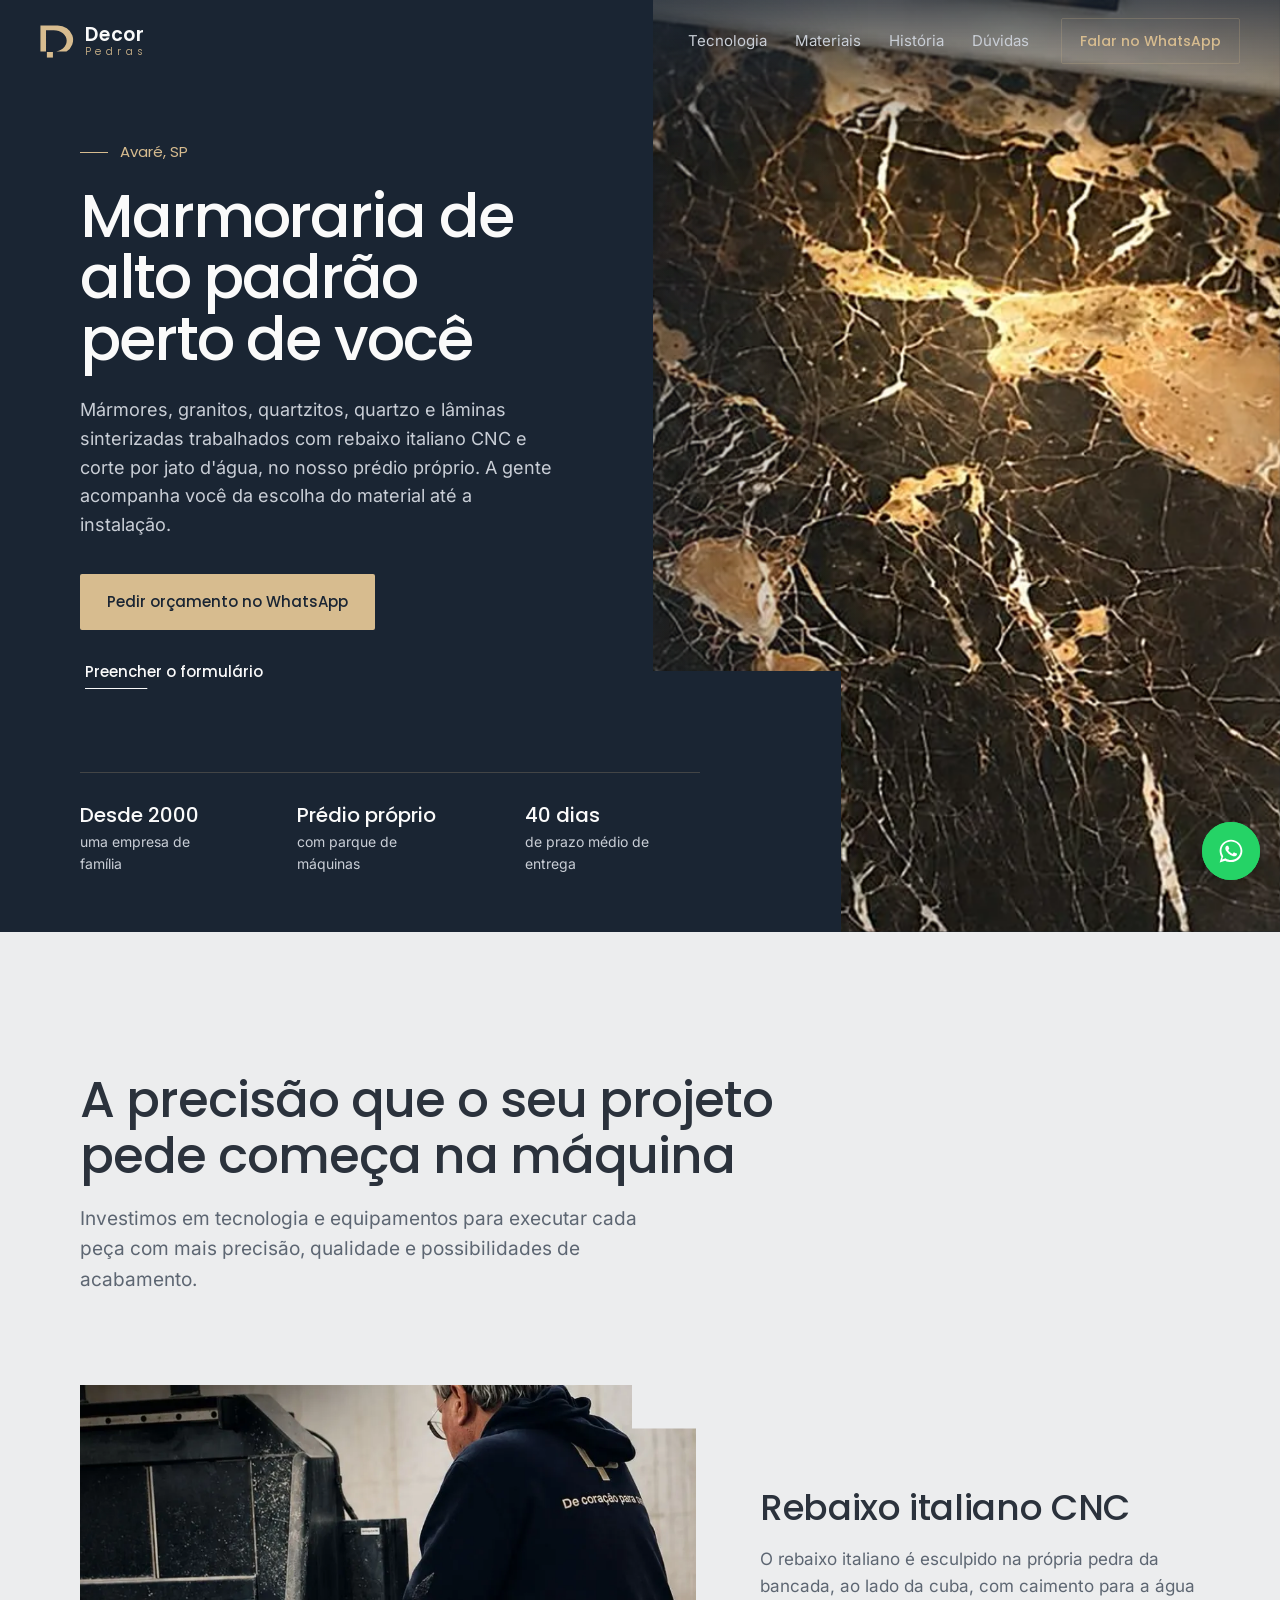
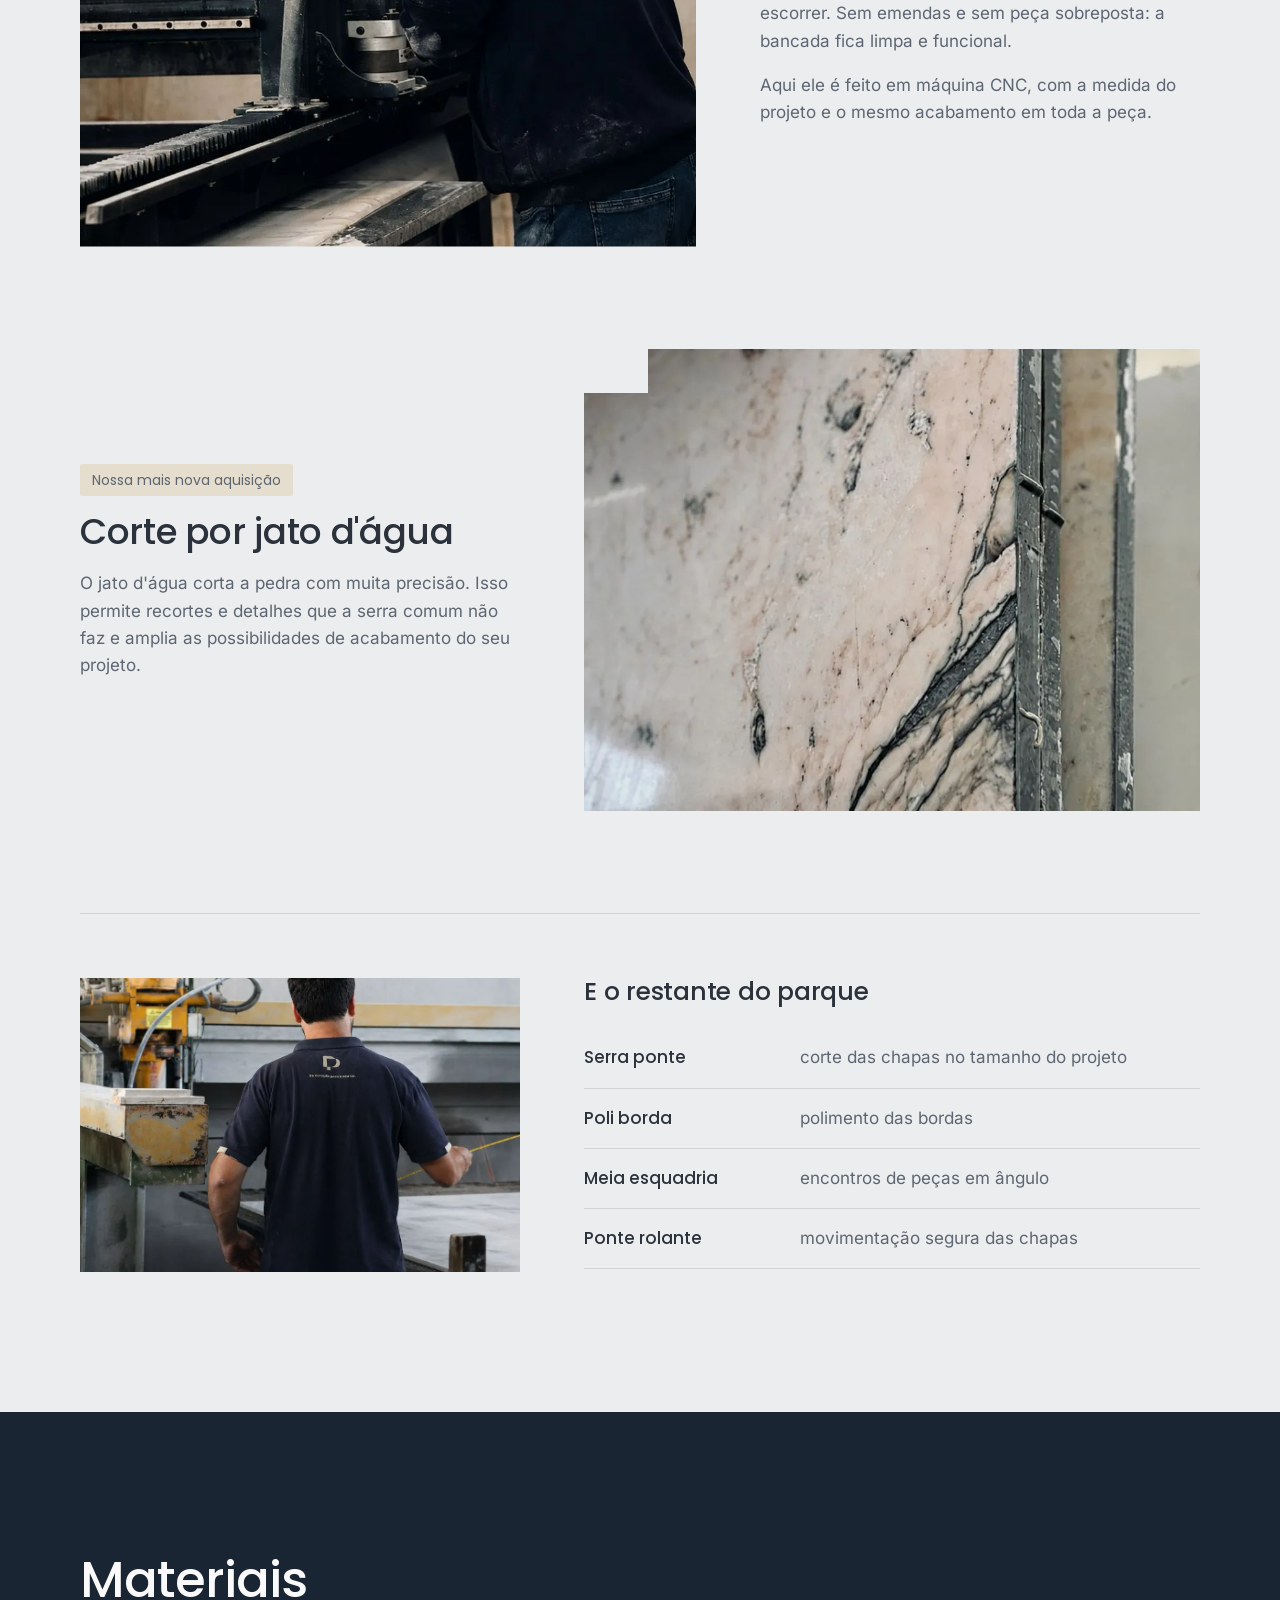
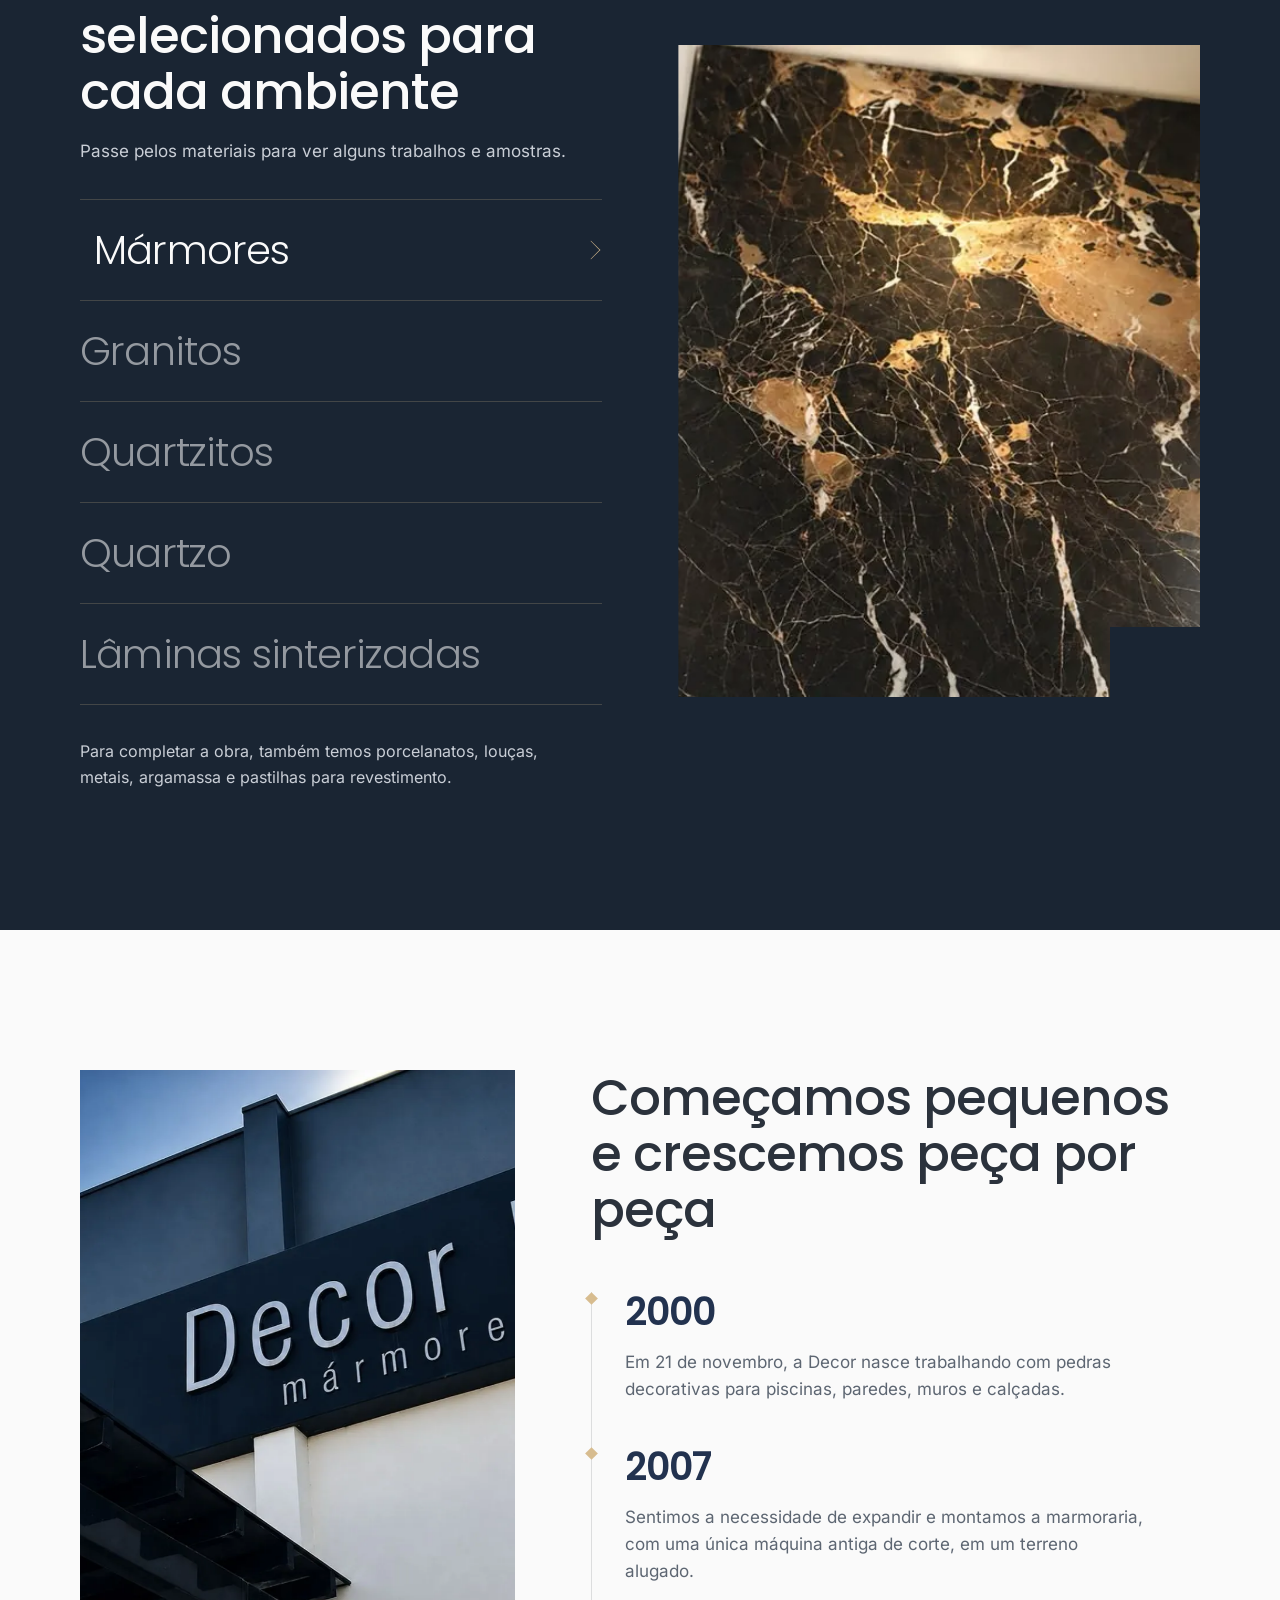
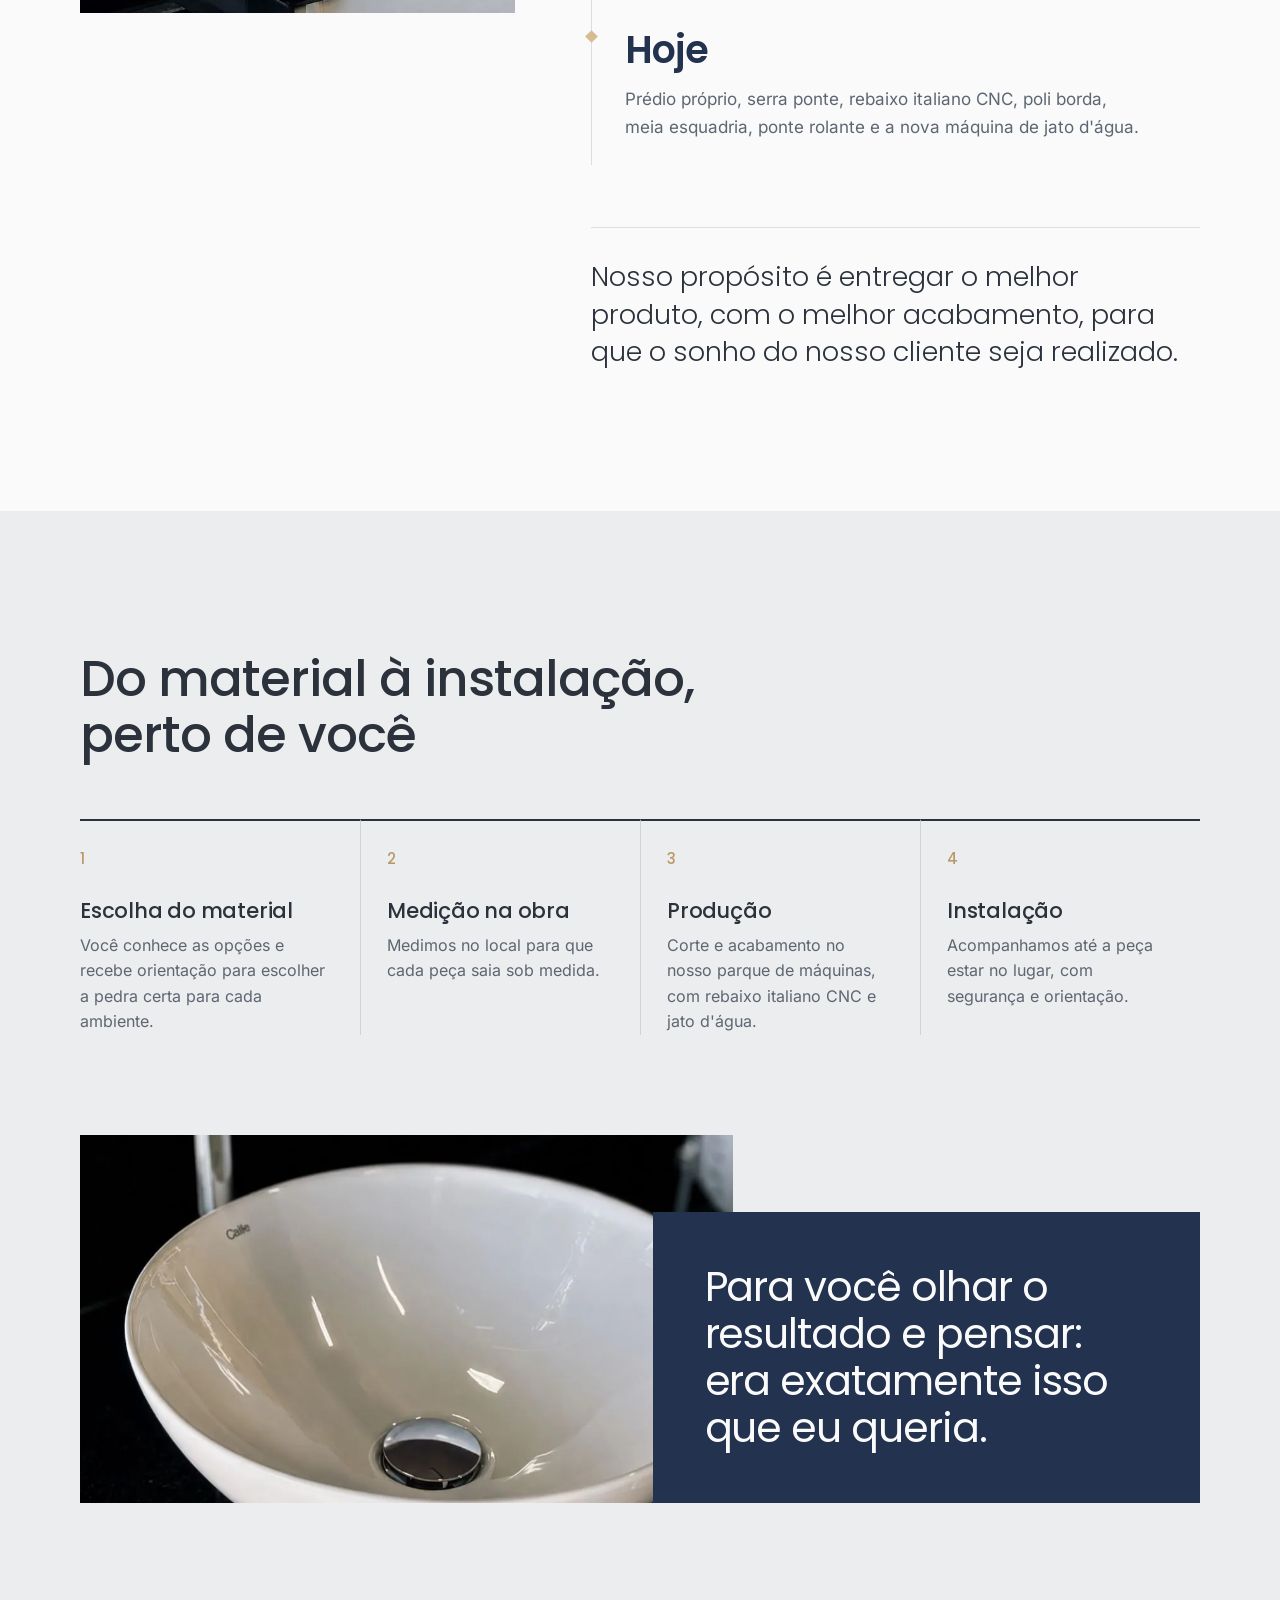
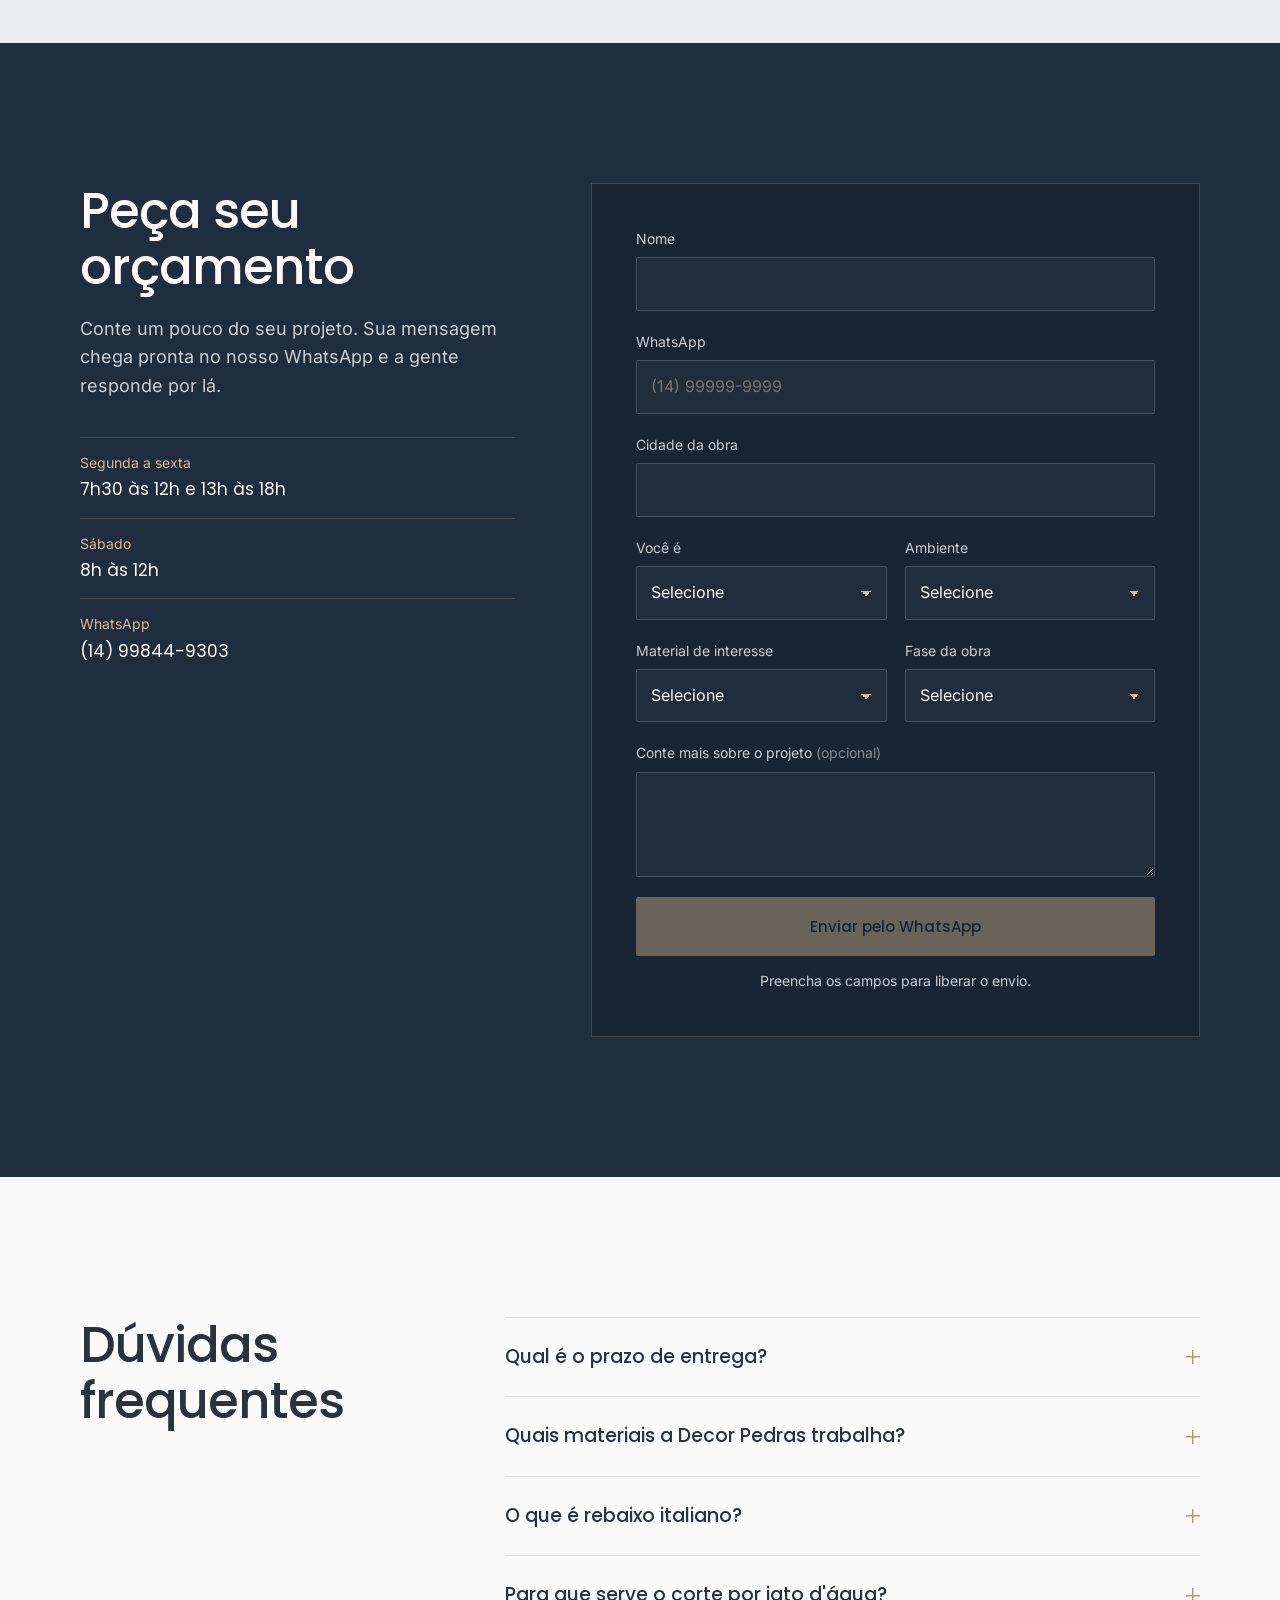
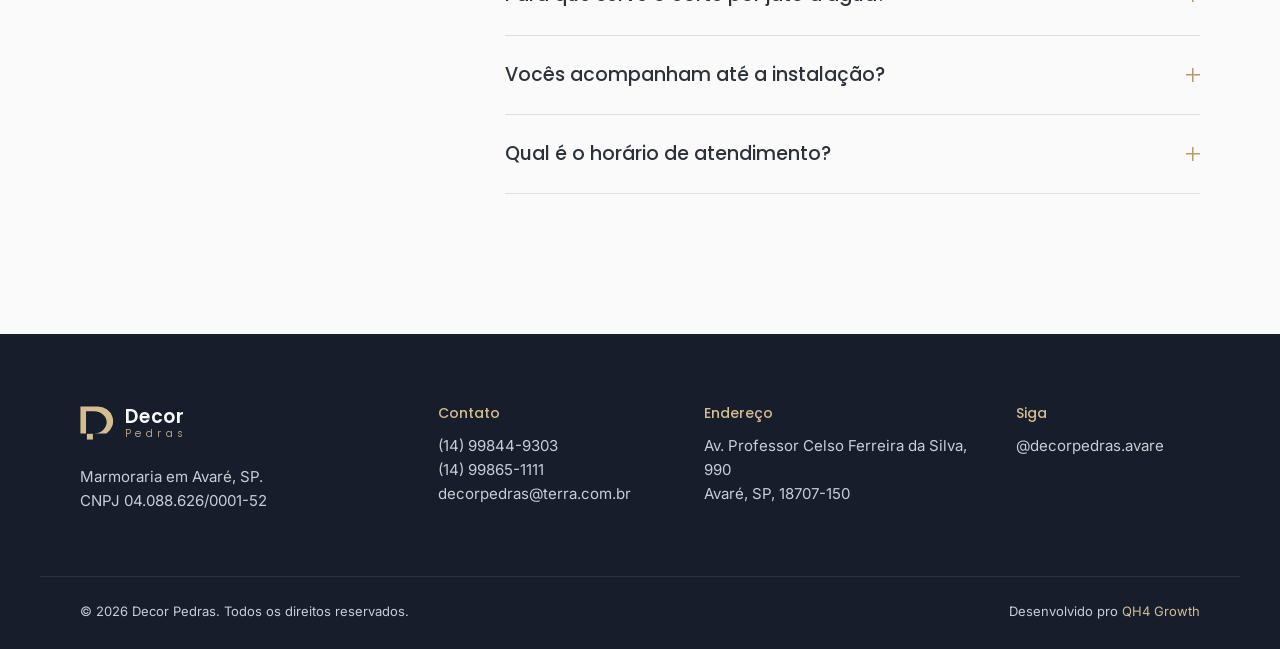
==== index.html @ e04da80a "Add files via upload" ====
<!doctype html>
<html lang="pt-BR">
<head>
<meta charset="utf-8">
<meta name="viewport" content="width=device-width, initial-scale=1">
<title>Decor Pedras | Marmoraria de Alto Padrão em Avaré SP</title>
<meta name="description" content="Marmoraria em Avaré/SP desde 2000. Mármores, granitos, quartzitos, quartzo e lâminas sinterizadas com rebaixo italiano CNC e corte por jato d'água. Peça seu orçamento.">
<meta name="robots" content="index, follow">
<link rel="canonical" href="https://decorpedrasavare.com.br/">
<meta name="theme-color" content="#1A2533">

<meta property="og:type" content="website">
<meta property="og:locale" content="pt_BR">
<meta property="og:site_name" content="Decor Pedras">
<meta property="og:title" content="Decor Pedras | Marmoraria de Alto Padrão em Avaré SP">
<meta property="og:description" content="Mármores, granitos, quartzitos, quartzo e lâminas sinterizadas com rebaixo italiano CNC e corte por jato d'água. Prédio próprio em Avaré/SP.">
<meta property="og:url" content="https://decorpedrasavare.com.br/">
<meta property="og:image" content="https://decorpedrasavare.com.br/assets/img/og-decor-pedras.jpg">
<meta property="og:image:width" content="1200">
<meta property="og:image:height" content="630">
<meta property="og:image:alt" content="Mármore escuro com veios dourados trabalhado pela Decor Pedras">
<meta name="twitter:card" content="summary_large_image">
<meta name="twitter:title" content="Decor Pedras | Marmoraria de Alto Padrão em Avaré SP">
<meta name="twitter:description" content="Rebaixo italiano CNC, jato d'água e materiais selecionados. Peça seu orçamento.">
<meta name="twitter:image" content="https://decorpedrasavare.com.br/assets/img/og-decor-pedras.jpg">

<link rel="icon" href="assets/img/favicon.svg" type="image/svg+xml">
<link rel="icon" href="assets/img/favicon-32.png" sizes="32x32" type="image/png">
<link rel="apple-touch-icon" href="assets/img/apple-touch-icon.png">
<link rel="manifest" href="site.webmanifest">

<link rel="preload" as="image" href="assets/img/hero-marmore.webp" type="image/webp" fetchpriority="high">
<link rel="preload" href="assets/fonts/poppins-latin-500-normal.woff2" as="font" type="font/woff2" crossorigin>
<link rel="stylesheet" href="assets/css/style.css">

<!-- Google Tag Manager (trocar GTM-XXXXXXX pelo ID do cliente) -->
<script>(function(w,d,s,l,i){if(i.indexOf('XXXX')>-1)return;w[l]=w[l]||[];w[l].push({'gtm.start':new Date().getTime(),event:'gtm.js'});var f=d.getElementsByTagName(s)[0],j=d.createElement(s),dl=l!='dataLayer'?'&l='+l:'';j.async=true;j.src='https://www.googletagmanager.com/gtm.js?id='+i+dl;f.parentNode.insertBefore(j,f);})(window,document,'script','dataLayer','GTM-XXXXXXX');</script>

<script type="application/ld+json">
{
  "@context": "https://schema.org",
  "@type": ["HomeAndConstructionBusiness", "LocalBusiness"],
  "@id": "https://decorpedrasavare.com.br/#empresa",
  "name": "Decor Pedras",
  "description": "Marmoraria em Avaré/SP com mármores, granitos, quartzitos, quartzo e lâminas sinterizadas, rebaixo italiano CNC e corte por jato d'água.",
  "url": "https://decorpedrasavare.com.br/",
  "image": "https://decorpedrasavare.com.br/assets/img/og-decor-pedras.jpg",
  "logo": "https://decorpedrasavare.com.br/assets/img/apple-touch-icon.png",
  "telephone": "+55-14-99844-9303",
  "email": "decorpedras@terra.com.br",
  "foundingDate": "2000-11-21",
  "taxID": "04.088.626/0001-52",
  "address": {
    "@type": "PostalAddress",
    "streetAddress": "Av. Professor Celso Ferreira da Silva, 990",
    "addressLocality": "Avaré",
    "addressRegion": "SP",
    "postalCode": "18707-150",
    "addressCountry": "BR"
  },
  "areaServed": {"@type": "City", "name": "Avaré"},
  "openingHoursSpecification": [
    {"@type": "OpeningHoursSpecification", "dayOfWeek": ["Monday","Tuesday","Wednesday","Thursday","Friday"], "opens": "07:30", "closes": "12:00"},
    {"@type": "OpeningHoursSpecification", "dayOfWeek": ["Monday","Tuesday","Wednesday","Thursday","Friday"], "opens": "13:00", "closes": "18:00"},
    {"@type": "OpeningHoursSpecification", "dayOfWeek": "Saturday", "opens": "08:00", "closes": "12:00"}
  ],
  "sameAs": ["https://www.instagram.com/decorpedras.avare/"],
  "knowsAbout": ["Mármore", "Granito", "Quartzito", "Quartzo", "Lâmina sinterizada", "Rebaixo italiano", "Corte por jato d'água"]
}
</script>
<script type="application/ld+json">
{
  "@context": "https://schema.org",
  "@type": "FAQPage",
  "mainEntity": [
    {"@type": "Question", "name": "Qual é o prazo de entrega?", "acceptedAnswer": {"@type": "Answer", "text": "Nosso prazo médio é de 40 dias."}},
    {"@type": "Question", "name": "Quais materiais a Decor Pedras trabalha?", "acceptedAnswer": {"@type": "Answer", "text": "Mármores, granitos, quartzitos, quartzo e lâminas sinterizadas. Também oferecemos porcelanatos, louças, metais, argamassa e pastilhas para revestimento."}},
    {"@type": "Question", "name": "O que é rebaixo italiano?", "acceptedAnswer": {"@type": "Answer", "text": "É um rebaixo esculpido na própria pedra da bancada, ao lado da cuba, com caimento para a água escorrer. Na Decor Pedras ele é feito em máquina CNC."}},
    {"@type": "Question", "name": "Para que serve o corte por jato d'água?", "acceptedAnswer": {"@type": "Answer", "text": "O jato d'água faz cortes e recortes com muita precisão, o que abre mais possibilidades de acabamento para o projeto. É a aquisição mais recente da Decor Pedras."}},
    {"@type": "Question", "name": "Vocês acompanham até a instalação?", "acceptedAnswer": {"@type": "Answer", "text": "Sim. Acompanhamos o cliente de perto, desde a escolha do material até a instalação."}},
    {"@type": "Question", "name": "Qual é o horário de atendimento?", "acceptedAnswer": {"@type": "Answer", "text": "Segunda a sexta, das 7h30 às 12h e das 13h às 18h. Sábado, das 8h às 12h."}}
  ]
}
</script>
</head>
<body>
<noscript><iframe src="https://www.googletagmanager.com/ns.html?id=GTM-XXXXXXX" height="0" width="0" style="display:none;visibility:hidden"></iframe></noscript>

<a class="skip" href="#conteudo">Pular para o conteúdo</a>

<header class="topo" id="topo">
  <div class="topo__in">
    <a class="marca" href="#inicio" aria-label="Decor Pedras, voltar ao início">
      <img src="assets/img/logo-mark.svg" alt="" width="34" height="31">
      <span class="marca__txt"><b>Decor</b><span>Pedras</span></span>
    </a>
    <nav class="menu" aria-label="Seções da página">
      <a href="#tecnologia">Tecnologia</a>
      <a href="#materiais">Materiais</a>
      <a href="#historia">História</a>
      <a href="#duvidas">Dúvidas</a>
    </nav>
    <a class="btn btn--linha js-wa" href="https://wa.me/5514998449303?text=Ol%C3%A1%2C%20vim%20pelo%20site%20e%20gostaria%20de%20um%20or%C3%A7amento." data-local="topo" target="_blank" rel="noopener">Falar no WhatsApp</a>
  </div>
</header>

<main id="conteudo">

<!-- HERO -->
<section class="hero" id="inicio">
  <div class="hero__img" aria-hidden="true">
    <img src="assets/img/hero-marmore.webp" alt="" width="1620" height="930" fetchpriority="high">
  </div>
  <div class="hero__in">
    <div class="hero__txt">
      <p class="hero__local">Avaré, SP</p>
      <h1>Marmoraria de alto padrão perto de você</h1>
      <p class="hero__sub">Mármores, granitos, quartzitos, quartzo e lâminas sinterizadas trabalhados com rebaixo italiano CNC e corte por jato d'água, no nosso prédio próprio. A gente acompanha você da escolha do material até a instalação.</p>
      <div class="hero__acoes">
        <a class="btn btn--ouro js-wa" href="https://wa.me/5514998449303?text=Ol%C3%A1%2C%20vim%20pelo%20site%20e%20gostaria%20de%20um%20or%C3%A7amento." data-local="hero" target="_blank" rel="noopener">Pedir orçamento no WhatsApp</a>
        <a class="btn btn--texto" href="#orcamento">Preencher o formulário</a>
      </div>
    </div>
    <ul class="hero__fatos">
      <li><strong>Desde 2000</strong><span>uma empresa de família</span></li>
      <li><strong>Prédio próprio</strong><span>com parque de máquinas</span></li>
      <li><strong>40 dias</strong><span>de prazo médio de entrega</span></li>
    </ul>
  </div>
</section>

<!-- TECNOLOGIA -->
<section class="tec" id="tecnologia">
  <div class="cont">
    <header class="tec__cab reveal">
      <h2>A precisão que o seu projeto pede começa na máquina</h2>
      <p>Investimos em tecnologia e equipamentos para executar cada peça com mais precisão, qualidade e possibilidades de acabamento.</p>
    </header>

    <article class="maq reveal">
      <figure class="maq__foto corte">
        <img src="assets/img/producao-cnc.webp" alt="Profissional da Decor Pedras operando máquina na produção" width="1080" height="720" loading="lazy">
      </figure>
      <div class="maq__txt">
        <h3>Rebaixo italiano CNC</h3>
        <p>O rebaixo italiano é esculpido na própria pedra da bancada, ao lado da cuba, com caimento para a água escorrer. Sem emendas e sem peça sobreposta: a bancada fica limpa e funcional.</p>
        <p>Aqui ele é feito em máquina CNC, com a medida do projeto e o mesmo acabamento em toda a peça.</p>
      </div>
    </article>

    <article class="maq maq--inv reveal">
      <figure class="maq__foto corte">
        <img src="assets/img/chapa-natural.webp" alt="Chapa de pedra natural com veios marcantes" width="1080" height="710" loading="lazy">
      </figure>
      <div class="maq__txt">
        <p class="maq__selo">Nossa mais nova aquisição</p>
        <h3>Corte por jato d'água</h3>
        <p>O jato d'água corta a pedra com muita precisão. Isso permite recortes e detalhes que a serra comum não faz e amplia as possibilidades de acabamento do seu projeto.</p>
      </div>
    </article>

    <div class="parque reveal">
      <figure class="parque__foto">
        <img src="assets/img/serra-ponte.webp" alt="Profissional da Decor Pedras trabalhando na serra ponte" width="1080" height="640" loading="lazy">
      </figure>
      <div class="parque__txt">
        <h3>E o restante do parque</h3>
        <dl class="parque__lista">
          <div><dt>Serra ponte</dt><dd>corte das chapas no tamanho do projeto</dd></div>
          <div><dt>Poli borda</dt><dd>polimento das bordas</dd></div>
          <div><dt>Meia esquadria</dt><dd>encontros de peças em ângulo</dd></div>
          <div><dt>Ponte rolante</dt><dd>movimentação segura das chapas</dd></div>
        </dl>
      </div>
    </div>
  </div>
</section>

<!-- MATERIAIS -->
<section class="mat" id="materiais">
  <div class="cont mat__grid">
    <div class="mat__esq reveal">
      <h2>Materiais selecionados para cada ambiente</h2>
      <p class="mat__intro">Passe pelos materiais para ver alguns trabalhos e amostras.</p>
      <ul class="mat__lista" role="list">
        <li><button type="button" class="mat__item is-ativo" data-img="assets/img/marmore-iluminado.webp" data-alt="Mármore escuro com veios dourados iluminado"><span>Mármores</span></button></li>
        <li><button type="button" class="mat__item" data-img="assets/img/cozinha-granito-preto.webp" data-alt="Cozinha com bancada e ilha em granito preto"><span>Granitos</span></button></li>
        <li><button type="button" class="mat__item" data-img="assets/img/chapa-natural.webp" data-alt="Chapa de pedra natural com veios"><span>Quartzitos</span></button></li>
        <li><button type="button" class="mat__item" data-img="assets/img/amostra-lamina-branca.webp" data-alt="Amostra de superfície branca no mostruário"><span>Quartzo</span></button></li>
        <li><button type="button" class="mat__item" data-img="assets/img/amostra-lamina-marmorizada.webp" data-alt="Amostra de lâmina sinterizada marmorizada no mostruário"><span>Lâminas sinterizadas</span></button></li>
      </ul>
      <p class="mat__extra">Para completar a obra, também temos porcelanatos, louças, metais, argamassa e pastilhas para revestimento.</p>
    </div>
    <figure class="mat__vitrine reveal" aria-live="polite">
      <img id="matImg" src="assets/img/marmore-iluminado.webp" alt="Mármore escuro com veios dourados iluminado" width="1080" height="590" loading="lazy">
    </figure>
  </div>
</section>

<!-- HISTORIA -->
<section class="hist" id="historia">
  <div class="cont hist__grid">
    <figure class="hist__foto reveal">
      <img src="assets/img/fachada-decor-pedras.webp" alt="Fachada do prédio próprio da Decor Pedras em Avaré" width="1080" height="930" loading="lazy">
    </figure>
    <div class="hist__txt">
      <h2 class="reveal">Começamos pequenos e crescemos peça por peça</h2>
      <ol class="linha">
        <li class="reveal"><span class="linha__ano">2000</span><p>Em 21 de novembro, a Decor nasce trabalhando com pedras decorativas para piscinas, paredes, muros e calçadas.</p></li>
        <li class="reveal"><span class="linha__ano">2007</span><p>Sentimos a necessidade de expandir e montamos a marmoraria, com uma única máquina antiga de corte, em um terreno alugado.</p></li>
        <li class="reveal"><span class="linha__ano">Hoje</span><p>Prédio próprio, serra ponte, rebaixo italiano CNC, poli borda, meia esquadria, ponte rolante e a nova máquina de jato d'água.</p></li>
      </ol>
      <blockquote class="hist__prop reveal">
        <p>Nosso propósito é entregar o melhor produto, com o melhor acabamento, para que o sonho do nosso cliente seja realizado.</p>
      </blockquote>
    </div>
  </div>
</section>

<!-- PROCESSO -->
<section class="proc" id="processo">
  <div class="cont">
    <h2 class="reveal">Do material à instalação, perto de você</h2>
    <ol class="passos">
      <li class="reveal"><h3>Escolha do material</h3><p>Você conhece as opções e recebe orientação para escolher a pedra certa para cada ambiente.</p></li>
      <li class="reveal"><h3>Medição na obra</h3><p>Medimos no local para que cada peça saia sob medida.</p></li>
      <li class="reveal"><h3>Produção</h3><p>Corte e acabamento no nosso parque de máquinas, com rebaixo italiano CNC e jato d'água.</p></li>
      <li class="reveal"><h3>Instalação</h3><p>Acompanhamos até a peça estar no lugar, com segurança e orientação.</p></li>
    </ol>
    <div class="proc__fim reveal">
      <figure><img src="assets/img/cuba-acabamento.webp" alt="Cuba de apoio branca sobre bancada escura" width="1080" height="580" loading="lazy"></figure>
      <p class="proc__frase">Para você olhar o resultado e pensar: era exatamente isso que eu queria.</p>
    </div>
  </div>
</section>

<!-- FORMULARIO -->
<section class="orc" id="orcamento">
  <div class="cont orc__grid">
    <div class="orc__txt reveal">
      <h2>Peça seu orçamento</h2>
      <p>Conte um pouco do seu projeto. Sua mensagem chega pronta no nosso WhatsApp e a gente responde por lá.</p>
      <dl class="orc__info">
        <div><dt>Segunda a sexta</dt><dd>7h30 às 12h e 13h às 18h</dd></div>
        <div><dt>Sábado</dt><dd>8h às 12h</dd></div>
        <div><dt>WhatsApp</dt><dd><a class="js-wa" data-local="orcamento" href="https://wa.me/5514998449303" target="_blank" rel="noopener">(14) 99844-9303</a></dd></div>
      </dl>
    </div>

    <form class="form reveal" id="formOrc" novalidate>
      <div class="campo">
        <label for="f-nome">Nome</label>
        <input id="f-nome" name="nome" type="text" autocomplete="name" required minlength="2">
      </div>
      <div class="campo">
        <label for="f-tel">WhatsApp</label>
        <input id="f-tel" name="whatsapp" type="tel" autocomplete="tel" inputmode="tel" placeholder="(14) 99999-9999" required pattern="\(\d{2}\) \d{4,5}-\d{4}">
      </div>
      <div class="campo">
        <label for="f-cidade">Cidade da obra</label>
        <input id="f-cidade" name="cidade" type="text" autocomplete="address-level2" required>
      </div>
      <div class="campo campo--meio">
        <label for="f-perfil">Você é</label>
        <select id="f-perfil" name="perfil" required>
          <option value="" selected disabled>Selecione</option>
          <option>Cliente final</option>
          <option>Arquiteto(a) ou designer</option>
          <option>Construtor(a)</option>
        </select>
      </div>
      <div class="campo campo--meio">
        <label for="f-amb">Ambiente</label>
        <select id="f-amb" name="ambiente" required>
          <option value="" selected disabled>Selecione</option>
          <option>Cozinha</option>
          <option>Banheiro ou lavabo</option>
          <option>Área gourmet</option>
          <option>Escada ou piso</option>
          <option>Mais de um ambiente</option>
          <option>Outro</option>
        </select>
      </div>
      <div class="campo campo--meio">
        <label for="f-mat">Material de interesse</label>
        <select id="f-mat" name="material" required>
          <option value="" selected disabled>Selecione</option>
          <option>Mármore</option>
          <option>Granito</option>
          <option>Quartzito</option>
          <option>Quartzo</option>
          <option>Lâmina sinterizada</option>
          <option>Ainda não sei</option>
        </select>
      </div>
      <div class="campo campo--meio">
        <label for="f-fase">Fase da obra</label>
        <select id="f-fase" name="fase" required>
          <option value="" selected disabled>Selecione</option>
          <option>Ainda no projeto</option>
          <option>Em construção</option>
          <option>Reforma</option>
          <option>Pronta para instalar</option>
        </select>
      </div>
      <div class="campo">
        <label for="f-msg">Conte mais sobre o projeto <span class="opc">(opcional)</span></label>
        <textarea id="f-msg" name="mensagem" rows="3"></textarea>
      </div>
      <button class="btn btn--ouro form__btn" type="submit" id="formBtn" disabled>Enviar pelo WhatsApp</button>
      <p class="form__nota" id="formNota">Preencha os campos para liberar o envio.</p>
    </form>
  </div>
</section>

<!-- FAQ -->
<section class="faq" id="duvidas">
  <div class="cont faq__grid">
    <h2 class="reveal">Dúvidas frequentes</h2>
    <div class="faq__lista reveal">
      <details>
        <summary>Qual é o prazo de entrega?</summary>
        <p>Nosso prazo médio é de 40 dias.</p>
      </details>
      <details>
        <summary>Quais materiais a Decor Pedras trabalha?</summary>
        <p>Mármores, granitos, quartzitos, quartzo e lâminas sinterizadas. Também oferecemos porcelanatos, louças, metais, argamassa e pastilhas para revestimento.</p>
      </details>
      <details>
        <summary>O que é rebaixo italiano?</summary>
        <p>É um rebaixo esculpido na própria pedra da bancada, ao lado da cuba, com caimento para a água escorrer. Na Decor Pedras ele é feito em máquina CNC.</p>
      </details>
      <details>
        <summary>Para que serve o corte por jato d'água?</summary>
        <p>O jato d'água faz cortes e recortes com muita precisão, o que abre mais possibilidades de acabamento para o projeto. É a aquisição mais recente da Decor Pedras.</p>
      </details>
      <details>
        <summary>Vocês acompanham até a instalação?</summary>
        <p>Sim. Acompanhamos o cliente de perto, desde a escolha do material até a instalação.</p>
      </details>
      <details>
        <summary>Qual é o horário de atendimento?</summary>
        <p>Segunda a sexta, das 7h30 às 12h e das 13h às 18h. Sábado, das 8h às 12h.</p>
      </details>
    </div>
  </div>
</section>

</main>

<footer class="rod">
  <div class="cont rod__grid">
    <div class="rod__marca">
      <a class="marca" href="#inicio" aria-label="Decor Pedras, voltar ao início">
        <img src="assets/img/logo-mark.svg" alt="" width="34" height="31" loading="lazy">
        <span class="marca__txt"><b>Decor</b><span>Pedras</span></span>
      </a>
      <p>Marmoraria em Avaré, SP.<br>CNPJ 04.088.626/0001-52</p>
    </div>
    <div>
      <h3>Contato</h3>
      <p><a class="js-wa" data-local="rodape" href="https://wa.me/5514998449303" target="_blank" rel="noopener">(14) 99844-9303</a><br>
      <a class="js-wa" data-local="rodape-2" href="https://wa.me/5514998651111" target="_blank" rel="noopener">(14) 99865-1111</a><br>
      <a href="mailto:decorpedras@terra.com.br">decorpedras@terra.com.br</a></p>
    </div>
    <div>
      <h3>Endereço</h3>
      <p>Av. Professor Celso Ferreira da Silva, 990<br>Avaré, SP, 18707-150</p>
    </div>
    <div>
      <h3>Siga</h3>
      <p><a href="https://www.instagram.com/decorpedras.avare/" target="_blank" rel="noopener">@decorpedras.avare</a></p>
    </div>
  </div>
  <div class="cont rod__base">
    <p>© <span id="ano">2026</span> Decor Pedras. Todos os direitos reservados.</p>
    <p>Desenvolvido pro <a href="https://www.instagram.com/qh4growth/" target="_blank" rel="noopener">QH4 Growth</a></p>
  </div>
</footer>

<a class="wa-flut js-wa" data-local="flutuante" href="https://wa.me/5514998449303?text=Ol%C3%A1%2C%20vim%20pelo%20site%20e%20gostaria%20de%20um%20or%C3%A7amento." target="_blank" rel="noopener" aria-label="Conversar no WhatsApp">
  <svg viewBox="0 0 32 32" width="28" height="28" aria-hidden="true"><path fill="currentColor" d="M16 3C8.8 3 3 8.7 3 15.8c0 2.5.7 4.9 2 7L3 29l6.4-2c2 1.1 4.3 1.7 6.6 1.7 7.2 0 13-5.7 13-12.8S23.2 3 16 3zm0 23.4c-2.1 0-4.1-.6-5.9-1.7l-.4-.3-3.8 1.2 1.2-3.7-.3-.4a10.4 10.4 0 0 1-1.7-5.7C5.1 10 10 5.2 16 5.2S26.9 10 26.9 15.8 22 26.4 16 26.4zm6-7.8c-.3-.2-1.9-.9-2.2-1-.3-.1-.5-.2-.7.2-.2.3-.8 1-1 1.2-.2.2-.4.2-.7.1-.3-.2-1.4-.5-2.6-1.6-1-.9-1.6-1.9-1.8-2.2-.2-.3 0-.5.1-.7l.5-.6c.2-.2.2-.3.3-.6.1-.2 0-.4 0-.6l-1-2.4c-.3-.6-.5-.5-.7-.5h-.6c-.2 0-.6.1-.9.4-.3.3-1.2 1.1-1.2 2.7s1.2 3.1 1.3 3.3c.2.2 2.3 3.5 5.6 4.9.8.3 1.4.5 1.9.7.8.2 1.5.2 2.1.1.6-.1 1.9-.8 2.2-1.5.3-.7.3-1.4.2-1.5-.1-.2-.3-.3-.6-.4z"/></svg>
</a>

<script src="assets/js/main.js" defer></script>
</body>
</html>
---- assets/css/style.css ----
/* Decor Pedras | LP QH4 Growth */
@font-face{font-family:'Poppins';font-style:normal;font-weight:300;font-display:swap;src:url(../fonts/poppins-latin-300-normal.woff2) format('woff2')}
@font-face{font-family:'Poppins';font-style:normal;font-weight:400;font-display:swap;src:url(../fonts/poppins-latin-400-normal.woff2) format('woff2')}
@font-face{font-family:'Poppins';font-style:normal;font-weight:500;font-display:swap;src:url(../fonts/poppins-latin-500-normal.woff2) format('woff2')}
@font-face{font-family:'Poppins';font-style:normal;font-weight:600;font-display:swap;src:url(../fonts/poppins-latin-600-normal.woff2) format('woff2')}
@font-face{font-family:'Inter';font-style:normal;font-weight:400;font-display:swap;src:url(../fonts/inter-latin-400-normal.woff2) format('woff2')}
@font-face{font-family:'Inter';font-style:normal;font-weight:500;font-display:swap;src:url(../fonts/inter-latin-500-normal.woff2) format('woff2')}
@font-face{font-family:'Inter';font-style:normal;font-weight:600;font-display:swap;src:url(../fonts/inter-latin-600-normal.woff2) format('woff2')}
:root{
  --ardosia:#1A2533;     /* escuro principal (carvão azulado, não preto) */
  --ardosia-2:#202D3E;   /* escuro de apoio */
  --azul:#22324F;        /* azul do logo */
  --ouro:#D7BC8F;        /* dourado do logo */
  --ouro-esc:#B89A68;    /* dourado para texto sobre claro */
  --pedra:#ECEDEE;       /* claro frio */
  --branco:#FAFAFA;
  --grafite:#2B323C;     /* texto sobre claro */
  --cinza:#5D6672;
  --linha-esc:rgba(215,188,143,.22);
  --linha-clr:rgba(43,50,60,.14);
  --txt-esc:#C9CED6;     /* texto corrido sobre escuro */
  --f-tit:'Poppins',system-ui,sans-serif;
  --f-txt:'Inter',system-ui,sans-serif;
  --cont:1200px;
  --gut:clamp(16px,4vw,40px);
  --ease:cubic-bezier(.22,.8,.24,1);
}
*,*::before,*::after{box-sizing:border-box}
html{scroll-behavior:smooth;-webkit-text-size-adjust:100%}
body{margin:0;font-family:var(--f-txt);font-size:17px;line-height:1.6;color:var(--grafite);background:var(--branco);overflow-x:hidden}
img{display:block;max-width:100%;height:auto}
a{color:inherit}
h1,h2,h3{font-family:var(--f-tit);font-weight:500;line-height:1.12;margin:0;letter-spacing:-.02em}
h2{font-size:clamp(30px,4.2vw,50px)}
h3{font-size:clamp(21px,2vw,25px);letter-spacing:-.01em}
p{margin:0 0 1em}
figure{margin:0}
:focus-visible{outline:2px solid var(--ouro);outline-offset:3px}
.cont{max-width:var(--cont);margin:0 auto;padding:0 var(--gut)}
.skip{position:absolute;left:-999px;top:8px;background:var(--ouro);color:var(--ardosia);padding:8px 14px;z-index:99}
.skip:focus{left:8px}

/* Botões */
.btn{display:inline-flex;align-items:center;justify-content:center;gap:10px;font-family:var(--f-tit);font-weight:500;font-size:15px;text-decoration:none;border-radius:2px;padding:15px 26px;border:1px solid transparent;cursor:pointer;transition:background .3s var(--ease),color .3s var(--ease),border-color .3s var(--ease),transform .3s var(--ease)}
.btn--ouro{background:var(--ouro);color:var(--ardosia)}
.btn--ouro:hover{background:#E6CFA6;transform:translateY(-2px)}
.btn--ouro:active{transform:translateY(0)}
.btn--linha{border-color:var(--linha-esc);color:var(--ouro);padding:11px 18px;font-size:14px}
.btn--linha:hover{border-color:var(--ouro);background:rgba(215,188,143,.08)}
.btn--texto{color:var(--branco);padding-left:4px;padding-right:4px;position:relative}
.btn--texto::after{content:"";position:absolute;left:4px;right:4px;bottom:10px;height:1px;background:currentColor;transform-origin:left;transform:scaleX(.35);transition:transform .4s var(--ease)}
.btn--texto:hover::after{transform:scaleX(1)}
.btn[disabled]{opacity:.42;cursor:not-allowed;transform:none}

/* Marca */
.marca{display:inline-flex;align-items:center;gap:11px;text-decoration:none}
.marca__txt{display:flex;flex-direction:column;line-height:1;color:var(--branco)}
.marca__txt b{font-family:var(--f-tit);font-weight:600;font-size:19px;letter-spacing:.04em}
.marca__txt span{font-family:var(--f-tit);font-weight:300;font-size:10.5px;letter-spacing:.42em;margin-top:3px;color:var(--ouro)}

/* Topo */
.topo{position:fixed;inset:0 0 auto;z-index:50;transition:background .35s var(--ease),box-shadow .35s var(--ease)}
.topo__in{max-width:1320px;margin:0 auto;padding:18px var(--gut);display:flex;align-items:center;gap:32px}
.topo.is-solido{background:rgba(26,37,51,.94);backdrop-filter:blur(10px);box-shadow:0 1px 0 var(--linha-esc)}
.menu{display:flex;gap:28px;margin-left:auto}
.menu a{color:var(--txt-esc);text-decoration:none;font-size:15px;transition:color .25s}
.menu a:hover{color:var(--ouro)}

/* HERO */
.hero{position:relative;background:var(--ardosia);color:var(--branco);min-height:100svh;display:flex;align-items:flex-end;overflow:hidden}
.hero__img{position:absolute;top:0;right:0;bottom:0;width:49%;
  --nx:30%;--ny:72%;
  clip-path:polygon(0 0,100% 0,100% 100%,var(--nx) 100%,var(--nx) var(--ny),0 var(--ny));
  animation:abre 1.4s var(--ease) both}
.hero__img img{width:100%;height:115%;object-fit:cover;object-position:50% 40%;will-change:transform}
.hero__img::after{content:"";position:absolute;inset:0;background:linear-gradient(180deg,rgba(26,37,51,.75),rgba(26,37,51,0) 150px),linear-gradient(90deg,rgba(26,37,51,.3),rgba(26,37,51,0) 35%)}
@keyframes abre{from{clip-path:polygon(100% 0,100% 0,100% 100%,100% 100%,100% var(--ny),100% var(--ny))}}
.hero__in{position:relative;z-index:2;width:100%;max-width:var(--cont);margin:0 auto;padding:140px var(--gut) 56px}
.hero__txt{max-width:500px}
.hero__local{font-family:var(--f-tit);font-size:15px;color:var(--ouro);margin-bottom:22px;display:flex;align-items:center;gap:12px}
.hero__local::before{content:"";width:28px;height:1px;background:var(--ouro)}
.hero h1{font-size:clamp(40px,4.7vw,66px);font-weight:500;letter-spacing:-.035em;line-height:1.02;margin-bottom:26px}
.hero__sub{color:var(--txt-esc);font-size:18px;max-width:480px;margin-bottom:34px}
.hero__acoes{display:flex;flex-wrap:wrap;gap:14px 22px;align-items:center}
.hero__fatos{list-style:none;margin:72px 0 0;padding:26px 0 0;display:flex;gap:clamp(24px,5vw,64px);border-top:1px solid var(--linha-esc);max-width:620px}
.hero__fatos li{display:flex;flex-direction:column}
.hero__fatos strong{font-family:var(--f-tit);font-weight:500;font-size:20px;color:var(--branco);white-space:nowrap}
.hero__fatos span{font-size:14px;color:var(--txt-esc)}
/* entrada do texto do hero */
.hero__txt>*,.hero__fatos{animation:sobe .9s var(--ease) both}
.hero__local{animation-delay:.5s!important}.hero h1{animation-delay:.62s!important}.hero__sub{animation-delay:.74s!important}.hero__acoes{animation-delay:.86s!important}.hero__fatos{animation-delay:1s!important}
@keyframes sobe{from{opacity:0;transform:translateY(18px)}}

/* TECNOLOGIA */
.tec{background:var(--pedra);padding:clamp(80px,11vw,140px) 0}
.tec__cab{max-width:760px;margin-bottom:clamp(56px,7vw,96px)}
.tec__cab p{font-size:19px;color:var(--cinza);margin-top:20px;max-width:600px}
.maq{display:grid;grid-template-columns:7fr 5fr;gap:clamp(28px,5vw,72px);align-items:center;margin-bottom:clamp(64px,8vw,110px)}
.maq--inv{grid-template-columns:5fr 7fr}
.maq--inv .maq__foto{order:2}
.maq__foto{position:relative;overflow:hidden;clip-path:polygon(0 0,calc(100% - 64px) 0,calc(100% - 64px) 44px,100% 44px,100% 100%,0 100%)}
.maq--inv .maq__foto{clip-path:polygon(0 44px,64px 44px,64px 0,100% 0,100% 100%,0 100%)}
.maq__foto img{width:100%;aspect-ratio:4/3;object-fit:cover;transition:transform 1.2s var(--ease)}
.maq:hover .maq__foto img{transform:scale(1.03)}
.maq__txt h3{font-size:clamp(26px,2.8vw,36px);margin-bottom:18px;font-weight:500}
.maq__txt p{color:var(--cinza)}
.maq__selo{display:inline-block;font-family:var(--f-tit);font-size:14px;color:var(--azul);background:rgba(215,188,143,.35);padding:5px 12px;border-radius:2px;margin-bottom:16px}
/* o "corte": linha de jato que atravessa a imagem quando ela aparece */
.corte::after{content:"";position:absolute;top:-10%;bottom:-10%;left:-4px;width:2px;background:linear-gradient(180deg,transparent,var(--ouro) 20%,#fff 50%,var(--ouro) 80%,transparent);box-shadow:0 0 18px 2px rgba(215,188,143,.7);opacity:0}
.corte.is-in::after{animation:jato 1.6s var(--ease) .25s forwards}
@keyframes jato{0%{opacity:0;left:-4px}12%{opacity:1}88%{opacity:1}100%{opacity:0;left:100%}}

.parque{display:grid;grid-template-columns:5fr 7fr;gap:clamp(28px,5vw,72px);align-items:start;padding-top:clamp(40px,5vw,64px);border-top:1px solid var(--linha-clr)}
.parque__foto img{width:100%;aspect-ratio:3/2;object-fit:cover}
.parque__txt h3{margin-bottom:22px}
.parque__lista{margin:0}
.parque__lista div{display:grid;grid-template-columns:minmax(150px,1fr) 2fr;gap:16px;padding:16px 0;border-bottom:1px solid var(--linha-clr);transition:padding .35s var(--ease)}
.parque__lista div:hover{padding-left:10px}
.parque__lista dt{font-family:var(--f-tit);font-weight:500}
.parque__lista dd{margin:0;color:var(--cinza)}

/* MATERIAIS */
.mat{background:var(--ardosia);color:var(--branco);padding:clamp(80px,11vw,140px) 0}
.mat__grid{display:grid;grid-template-columns:6fr 6fr;gap:clamp(32px,6vw,90px);align-items:center}
.mat__intro{color:var(--txt-esc);margin:18px 0 34px}
.mat__lista{list-style:none;margin:0 0 34px;padding:0;border-top:1px solid var(--linha-esc)}
.mat__item{all:unset;box-sizing:border-box;width:100%;cursor:pointer;display:flex;align-items:center;justify-content:space-between;padding:18px 0;border-bottom:1px solid var(--linha-esc);font-family:var(--f-tit);font-weight:300;font-size:clamp(26px,3.2vw,40px);letter-spacing:-.02em;color:rgba(250,250,250,.55);transition:color .35s var(--ease)}
.mat__item span{transition:transform .45s var(--ease)}
.mat__item::after{content:"";width:22px;height:22px;flex:none;border-right:1px solid var(--ouro);border-top:1px solid var(--ouro);transform:translateX(-12px) rotate(45deg) scale(.6);opacity:0;transition:opacity .35s,transform .45s var(--ease)}
.mat__item:hover,.mat__item.is-ativo{color:var(--branco)}
.mat__item.is-ativo span{transform:translateX(14px)}
.mat__item.is-ativo::after{opacity:1;transform:translateX(0) rotate(45deg) scale(.6)}
.mat__item:focus-visible{outline:2px solid var(--ouro);outline-offset:4px}
.mat__extra{color:var(--txt-esc);font-size:16px;max-width:460px;margin:0}
.mat__vitrine{position:relative;aspect-ratio:4/5;overflow:hidden;background:var(--ardosia-2);clip-path:polygon(0 0,100% 0,100% calc(100% - 70px),calc(100% - 90px) calc(100% - 70px),calc(100% - 90px) 100%,0 100%)}
.mat__vitrine img{width:100%;height:100%;object-fit:cover;transition:opacity .45s var(--ease),transform .9s var(--ease)}
.mat__vitrine img.is-trocando{opacity:0;transform:scale(1.04)}

/* HISTORIA */
.hist{background:var(--branco);padding:clamp(80px,11vw,140px) 0}
.hist__grid{display:grid;grid-template-columns:5fr 7fr;gap:clamp(32px,6vw,96px);align-items:start}
.hist__foto{position:sticky;top:110px}
.hist__foto img{width:100%;aspect-ratio:4/5;object-fit:cover;object-position:30% 50%}
.hist__txt h2{margin-bottom:44px;max-width:620px}
.linha{list-style:none;margin:0 0 52px;padding:0;position:relative}
.linha::before{content:"";position:absolute;left:0;top:10px;bottom:10px;width:1px;background:var(--linha-clr)}
.linha li{position:relative;padding:0 0 34px 34px}
.linha li::before{content:"";position:absolute;left:-4px;top:12px;width:9px;height:9px;background:var(--ouro);transform:rotate(45deg)}
.linha__ano{display:block;font-family:var(--f-tit);font-weight:600;font-size:clamp(28px,3vw,38px);letter-spacing:-.03em;color:var(--azul);margin-bottom:6px}
.linha p{color:var(--cinza);max-width:520px;margin:0}
.hist__prop{margin:0;padding:30px 0 0;border-top:1px solid var(--linha-clr)}
.hist__prop p{font-family:var(--f-tit);font-weight:300;font-size:clamp(21px,2.2vw,27px);line-height:1.4;color:var(--grafite);margin:0;max-width:600px}

/* PROCESSO */
.proc{background:var(--pedra);padding:clamp(80px,11vw,140px) 0}
.proc h2{max-width:640px;margin-bottom:56px}
.passos{list-style:none;margin:0 0 clamp(64px,8vw,100px);padding:0;display:grid;grid-template-columns:repeat(4,1fr);gap:0;counter-reset:p}
.passos li{counter-increment:p;padding:26px 26px 0 0;border-top:2px solid var(--grafite);position:relative}
.passos li+li{padding-left:26px;border-left:1px solid var(--linha-clr)}
.passos li::before{content:counter(p);display:block;font-family:var(--f-tit);font-weight:500;font-size:15px;color:var(--ouro-esc);margin-bottom:28px}
.passos h3{font-size:21px;margin-bottom:10px}
.passos p{color:var(--cinza);font-size:16px;margin:0}
.proc__fim{display:grid;grid-template-columns:7fr 5fr;align-items:end;gap:0}
.proc__fim figure img{width:100%;aspect-ratio:16/9;object-fit:cover}
.proc__frase{font-family:var(--f-tit);font-weight:400;font-size:clamp(26px,3.2vw,42px);line-height:1.15;letter-spacing:-.025em;color:var(--branco);background:var(--azul);padding:clamp(28px,4vw,52px);margin:0 0 0 -80px;position:relative}

/* ORCAMENTO */
.orc{background:var(--ardosia-2);color:var(--branco);padding:clamp(80px,11vw,140px) 0}
.orc__grid{display:grid;grid-template-columns:5fr 7fr;gap:clamp(32px,6vw,90px);align-items:start}
.orc__txt p{color:var(--txt-esc);font-size:18px;margin:20px 0 36px;max-width:420px}
.orc__info{margin:0}
.orc__info div{padding:14px 0;border-top:1px solid var(--linha-esc)}
.orc__info dt{font-size:14px;color:var(--ouro)}
.orc__info dd{margin:2px 0 0;font-family:var(--f-tit)}
.orc__info a{text-decoration:none}
.orc__info a:hover{color:var(--ouro)}
.form{display:grid;grid-template-columns:1fr 1fr;gap:20px 18px;background:var(--ardosia);padding:clamp(24px,4vw,44px);border:1px solid var(--linha-esc)}
.campo{grid-column:1/-1;display:flex;flex-direction:column;gap:7px}
.campo--meio{grid-column:span 1}
.campo label{font-size:14px;color:var(--txt-esc)}
.opc{color:rgba(201,206,214,.6)}
.campo input,.campo select,.campo textarea{font:inherit;font-size:16px;color:var(--branco);background:rgba(255,255,255,.04);border:1px solid rgba(201,206,214,.22);border-radius:2px;padding:13px 14px;transition:border-color .25s,background .25s;width:100%}
.campo select{appearance:none;background-image:linear-gradient(45deg,transparent 50%,var(--ouro) 50%),linear-gradient(135deg,var(--ouro) 50%,transparent 50%);background-position:calc(100% - 20px) 52%,calc(100% - 15px) 52%;background-size:5px 5px;background-repeat:no-repeat;padding-right:38px}
.campo select option{color:var(--grafite)}
.campo textarea{resize:vertical;min-height:92px}
.campo input:focus,.campo select:focus,.campo textarea:focus{outline:none;border-color:var(--ouro);background:rgba(255,255,255,.07)}
.campo input.is-erro{border-color:#E39A8C}
.form__btn{grid-column:1/-1;width:100%;padding:17px}
.form__nota{grid-column:1/-1;font-size:14px;color:var(--txt-esc);margin:-6px 0 0;text-align:center}

/* FAQ */
.faq{background:var(--branco);padding:clamp(80px,11vw,140px) 0}
.faq__grid{display:grid;grid-template-columns:4fr 8fr;gap:clamp(32px,6vw,90px);align-items:start}
.faq__lista details{border-bottom:1px solid var(--linha-clr)}
.faq__lista details:first-child{border-top:1px solid var(--linha-clr)}
.faq__lista summary{list-style:none;cursor:pointer;display:flex;justify-content:space-between;align-items:center;gap:20px;padding:24px 0;font-family:var(--f-tit);font-weight:500;font-size:19px;transition:color .25s}
.faq__lista summary::-webkit-details-marker{display:none}
.faq__lista summary::after{content:"";flex:none;width:14px;height:14px;background:linear-gradient(var(--ouro-esc),var(--ouro-esc)) center/14px 1.5px no-repeat,linear-gradient(var(--ouro-esc),var(--ouro-esc)) center/1.5px 14px no-repeat;transition:transform .35s var(--ease)}
.faq__lista details[open] summary::after{transform:rotate(45deg)}
.faq__lista summary:hover{color:var(--azul)}
.faq__lista details p{color:var(--cinza);margin:0;padding:0 40px 24px 0;max-width:640px}
.faq__lista details[open] p{animation:sobe .45s var(--ease)}

/* RODAPE */
.rod{background:#151E2A;color:var(--txt-esc);padding:72px 0 28px;font-size:15px}
.rod__grid{display:grid;grid-template-columns:1.4fr 1fr 1.2fr .8fr;gap:36px;padding-bottom:48px}
.rod__marca p{margin-top:18px}
.rod h3{font-size:14px;font-weight:500;color:var(--ouro);margin-bottom:12px;letter-spacing:0}
.rod a{text-decoration:none;transition:color .25s}
.rod a:hover{color:var(--ouro)}
.rod__base{display:flex;justify-content:space-between;flex-wrap:wrap;gap:10px;padding-top:24px;border-top:1px solid rgba(201,206,214,.12);font-size:13px}
.rod__base p{margin:0}
.rod__base a{color:var(--ouro)}

/* WhatsApp flutuante */
.wa-flut{position:fixed;right:20px;bottom:20px;z-index:60;width:58px;height:58px;border-radius:50%;background:#25D366;color:#fff;display:grid;place-items:center;box-shadow:0 8px 24px rgba(0,0,0,.25);transition:transform .3s var(--ease)}
.wa-flut:hover{transform:scale(1.08)}
.wa-flut::before{content:"";position:absolute;inset:0;border-radius:50%;border:2px solid #25D366;animation:pulso 2.6s ease-out infinite}
@keyframes pulso{0%{transform:scale(1);opacity:.7}100%{transform:scale(1.55);opacity:0}}

/* Reveal */
.reveal{opacity:0;transform:translateY(26px);transition:opacity .9s var(--ease),transform .9s var(--ease)}
.reveal.is-in{opacity:1;transform:none}
.passos .reveal:nth-child(2){transition-delay:.1s}.passos .reveal:nth-child(3){transition-delay:.2s}.passos .reveal:nth-child(4){transition-delay:.3s}

/* Responsivo */
@media (max-width:980px){
  .menu{display:none}
  .topo__in{justify-content:space-between}
  .hero{flex-direction:column;align-items:stretch;min-height:auto}
  .hero__img{position:relative;width:100%;height:56svh;min-height:340px;--nx:42%;--ny:80%}
  .hero__img::after{background:linear-gradient(180deg,rgba(26,37,51,.45),rgba(26,37,51,0) 35%)}
  .hero__in{padding:0 var(--gut) 48px;margin-top:calc(max(340px,56svh) * -.2)}
  .hero__local{height:calc(max(340px,56svh) * .2);margin:0 0 14px!important}
  .hero__txt{max-width:none}
  .maq,.maq--inv,.parque,.mat__grid,.hist__grid,.orc__grid,.faq__grid,.proc__fim{grid-template-columns:1fr}
  .maq--inv .maq__foto{order:0}
  .mat__vitrine{aspect-ratio:4/3;order:-1}
  .hist__foto{position:static}
  .hist__foto img{aspect-ratio:4/3}
  .passos{grid-template-columns:1fr 1fr;row-gap:36px}
  .passos li:nth-child(3){padding-left:0;border-left:0}
  .proc__frase{margin:-40px 16px 0}
  .rod__grid{grid-template-columns:1fr 1fr}
}
@media (max-width:620px){
  body{font-size:16px}
  .topo .btn--linha{padding:9px 13px;font-size:13px}
  .hero h1{max-width:none}
  .hero__sub{font-size:16.5px}
  .hero__acoes .btn--ouro{width:100%}
  .hero__fatos{margin-top:44px;gap:18px;justify-content:space-between}
  .hero__fatos strong{font-size:15px}
  .hero__fatos span{font-size:13px}
  .parque__lista div{grid-template-columns:1fr;gap:2px}
  .passos{grid-template-columns:1fr}
  .passos li,.passos li+li{padding:22px 0 0;border-left:0}
  .passos li::before{margin-bottom:12px}
  .form{grid-template-columns:1fr}
  .campo--meio{grid-column:1/-1}
  .rod__grid{grid-template-columns:1fr}
  .wa-flut{right:16px;bottom:16px;width:54px;height:54px}
}
@media (prefers-reduced-motion:reduce){
  *,*::before,*::after{animation-duration:.01ms!important;animation-iteration-count:1!important;transition-duration:.01ms!important;scroll-behavior:auto!important}
  .reveal{opacity:1;transform:none}
}
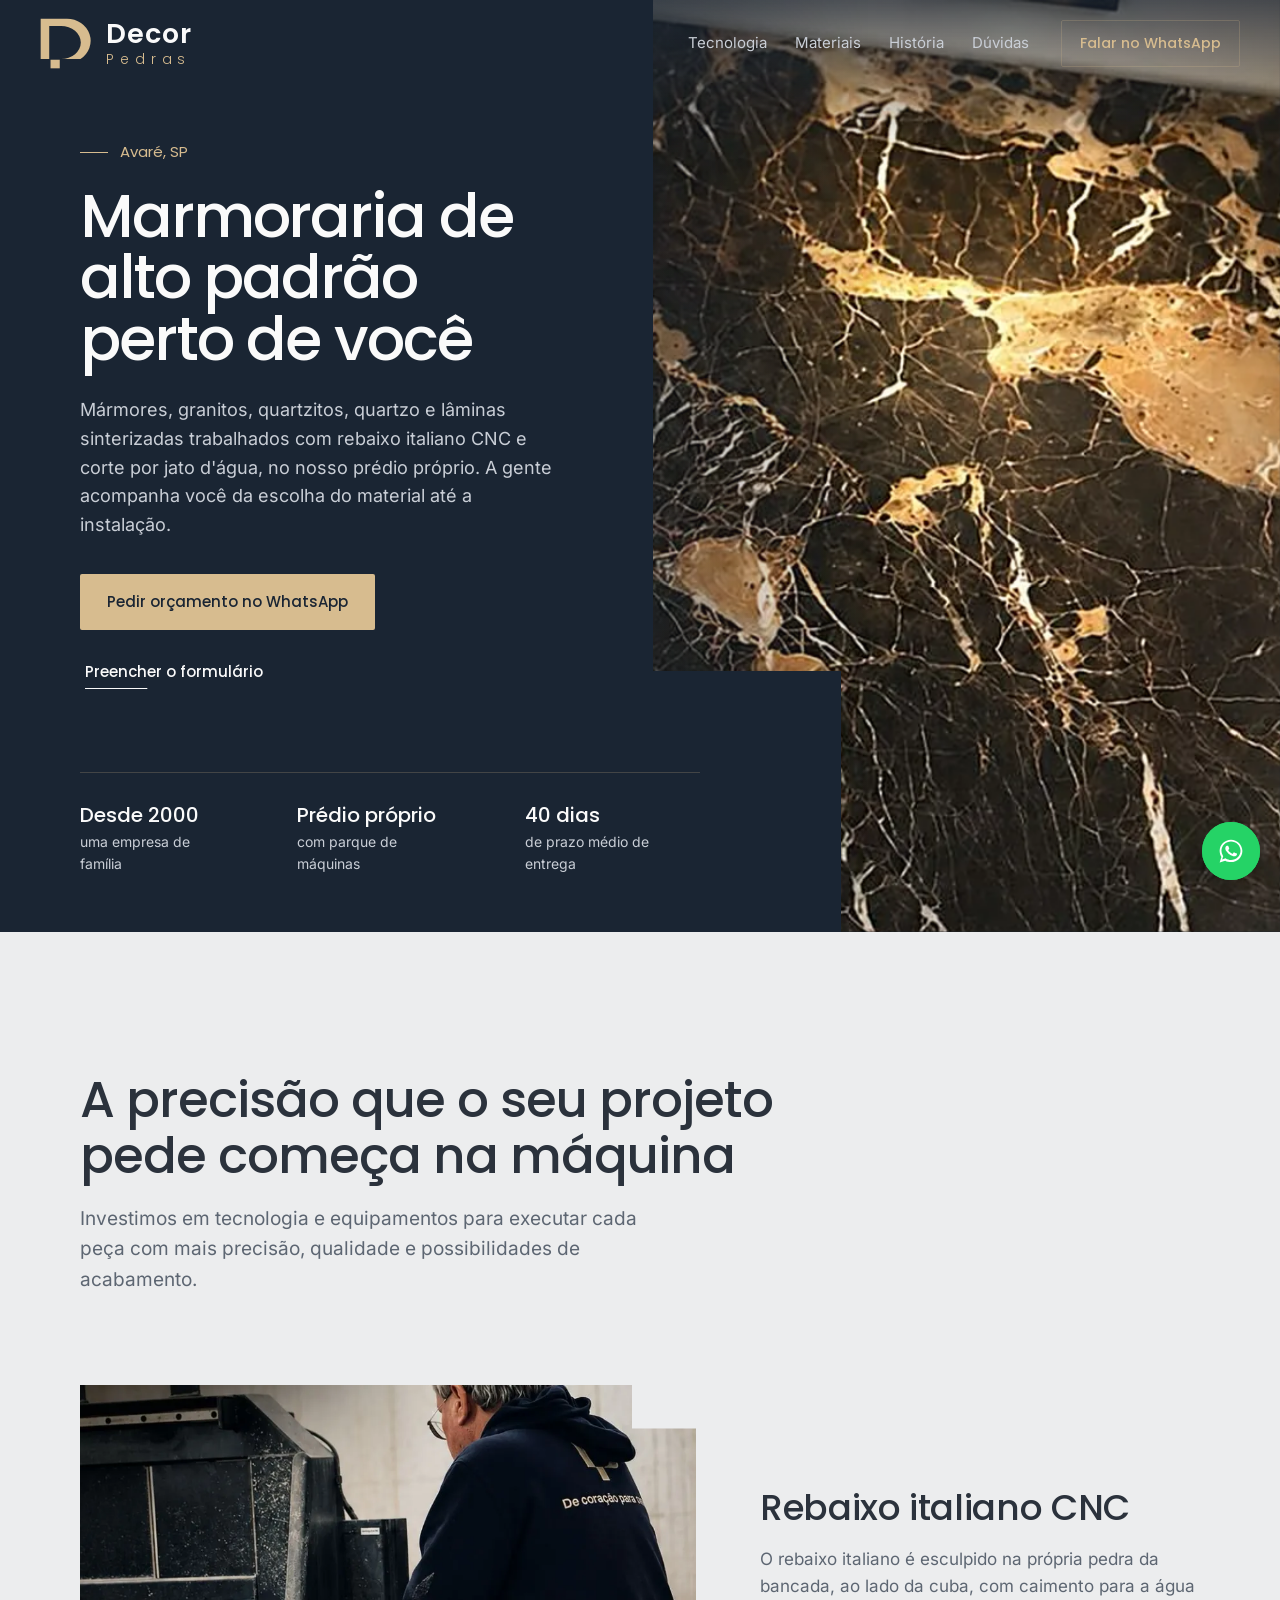
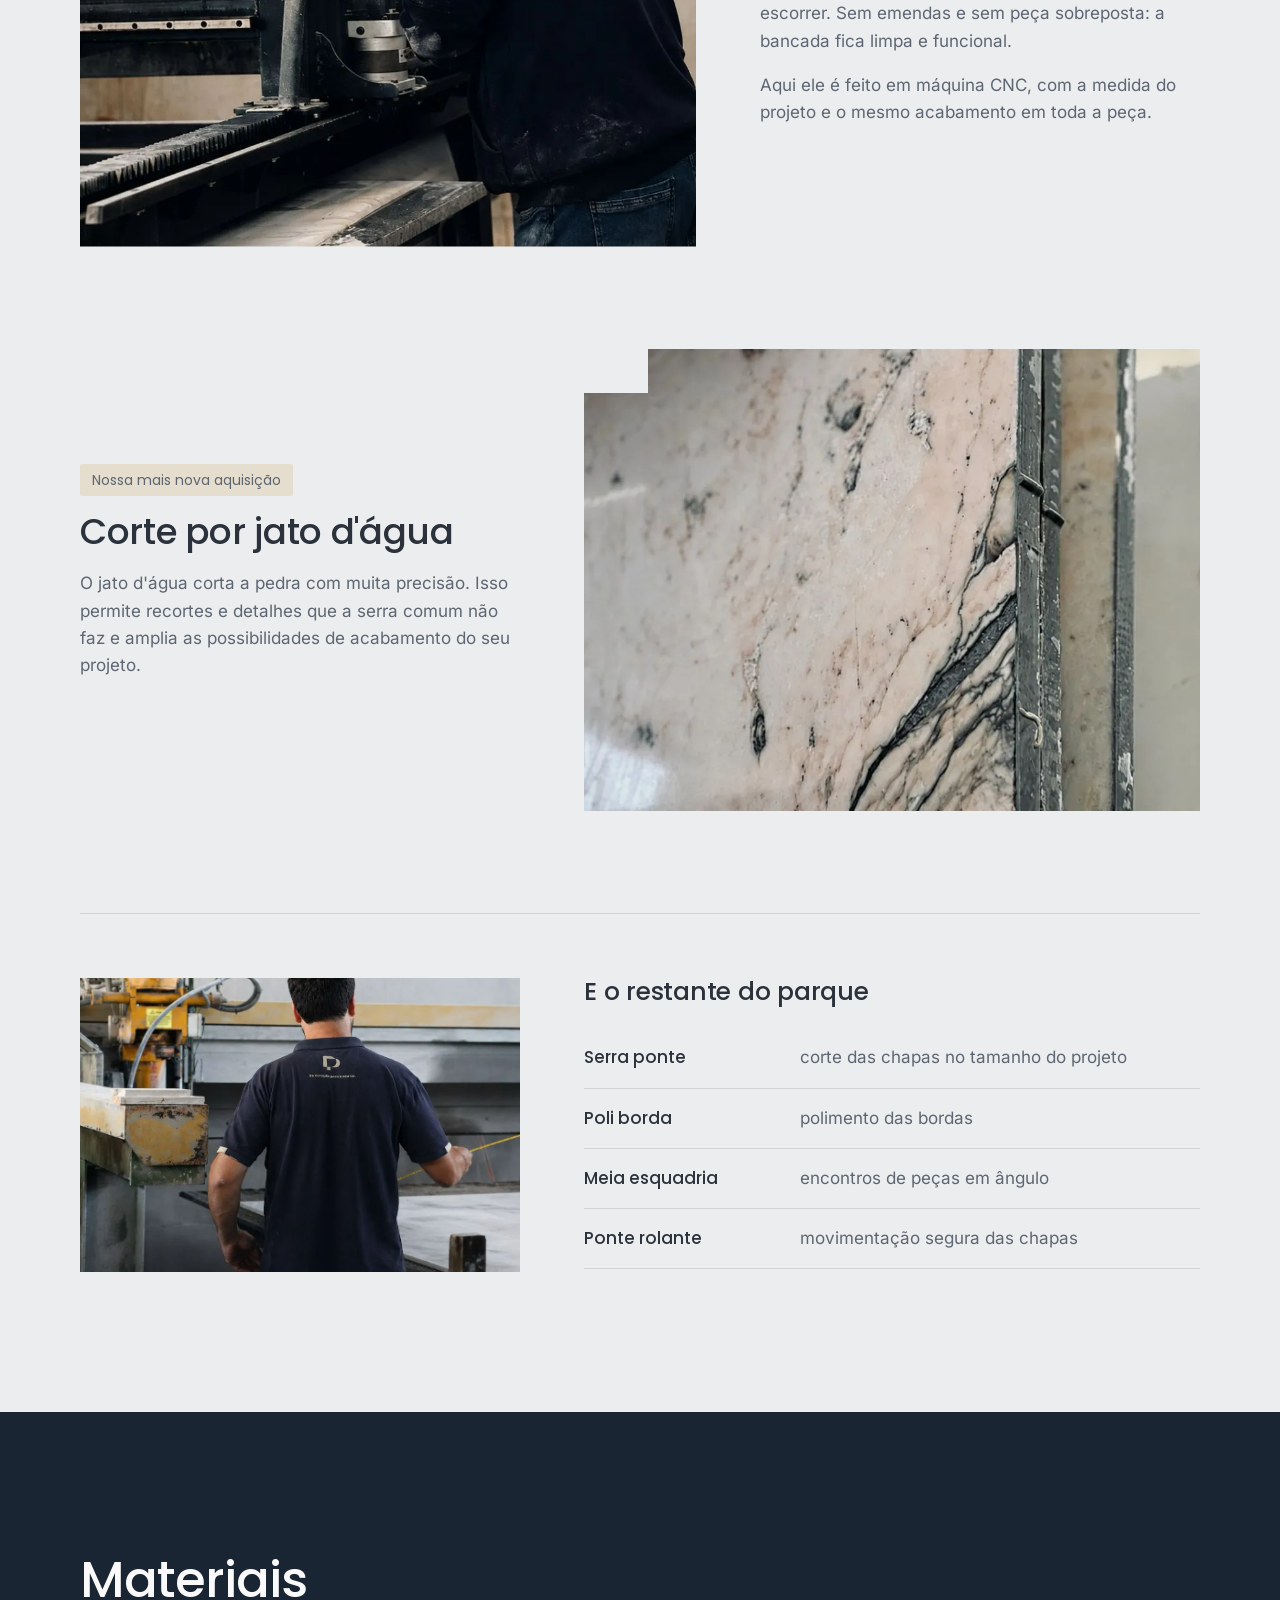
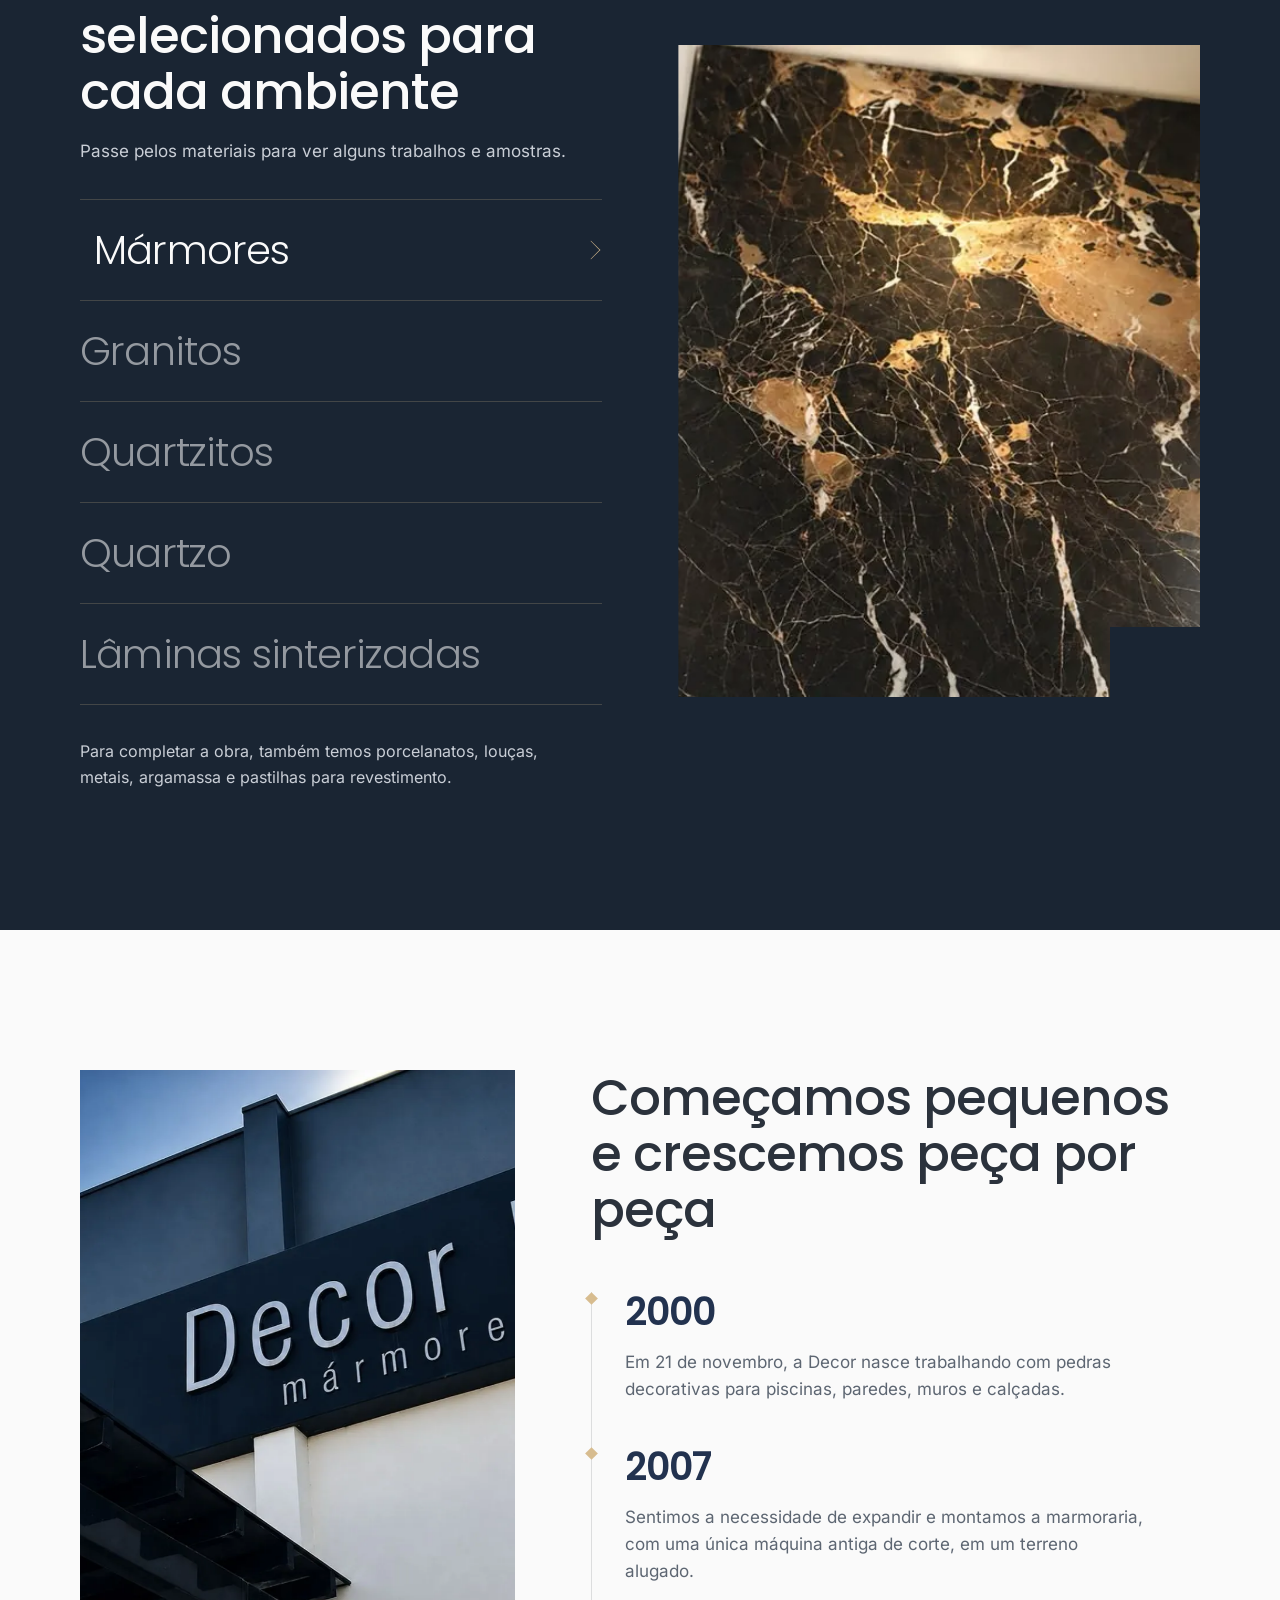
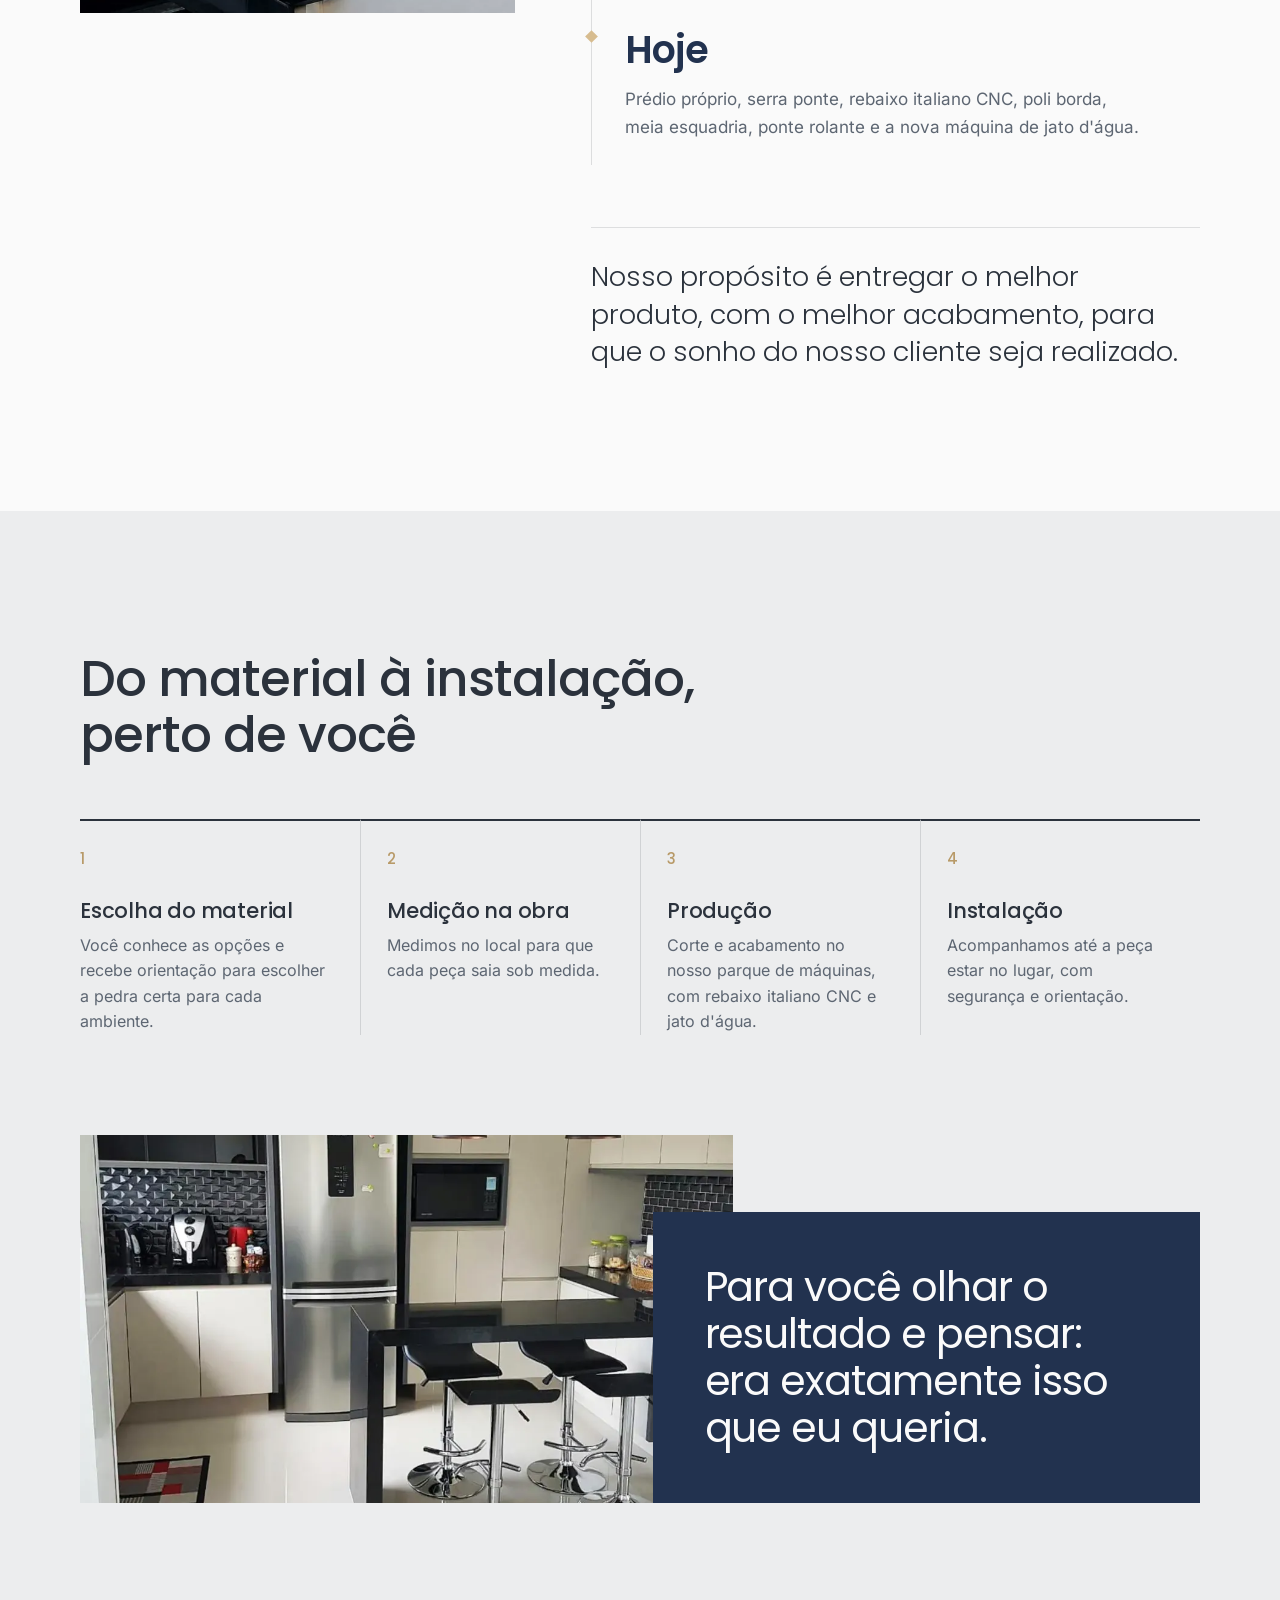
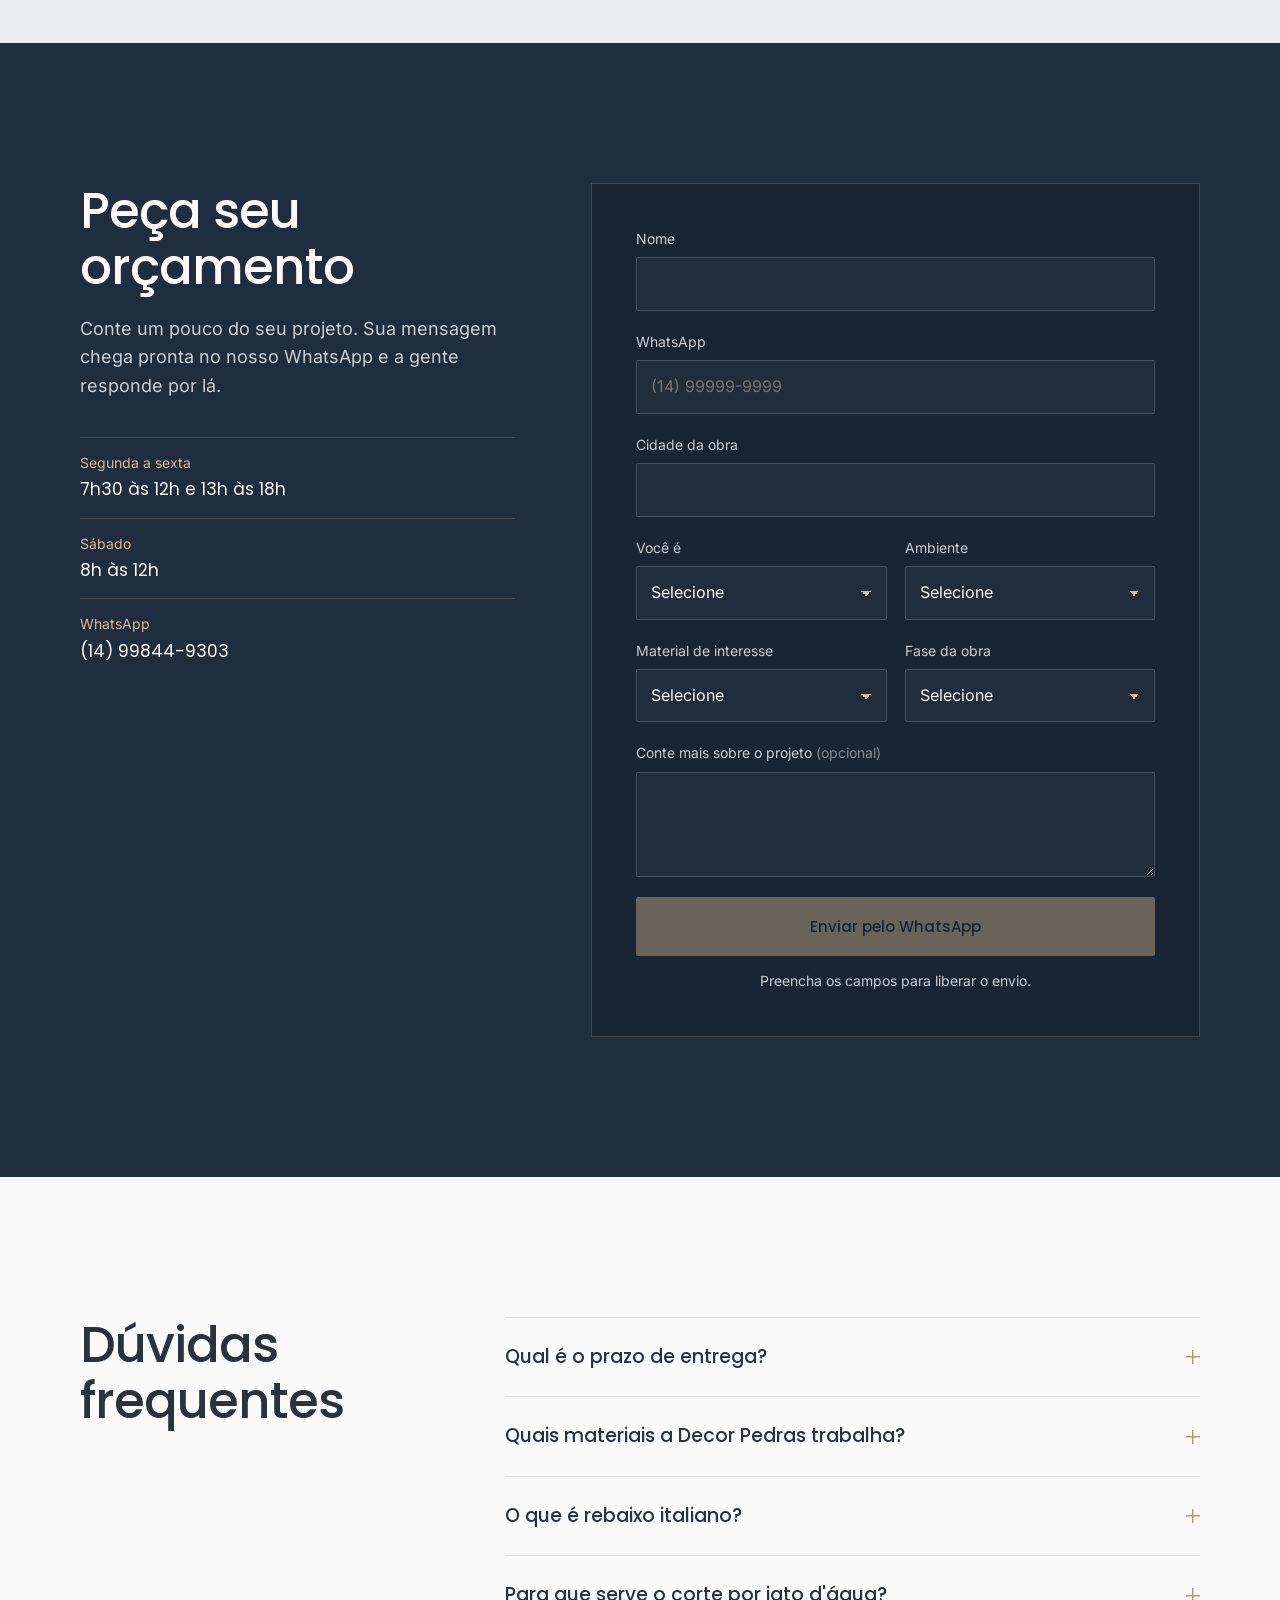
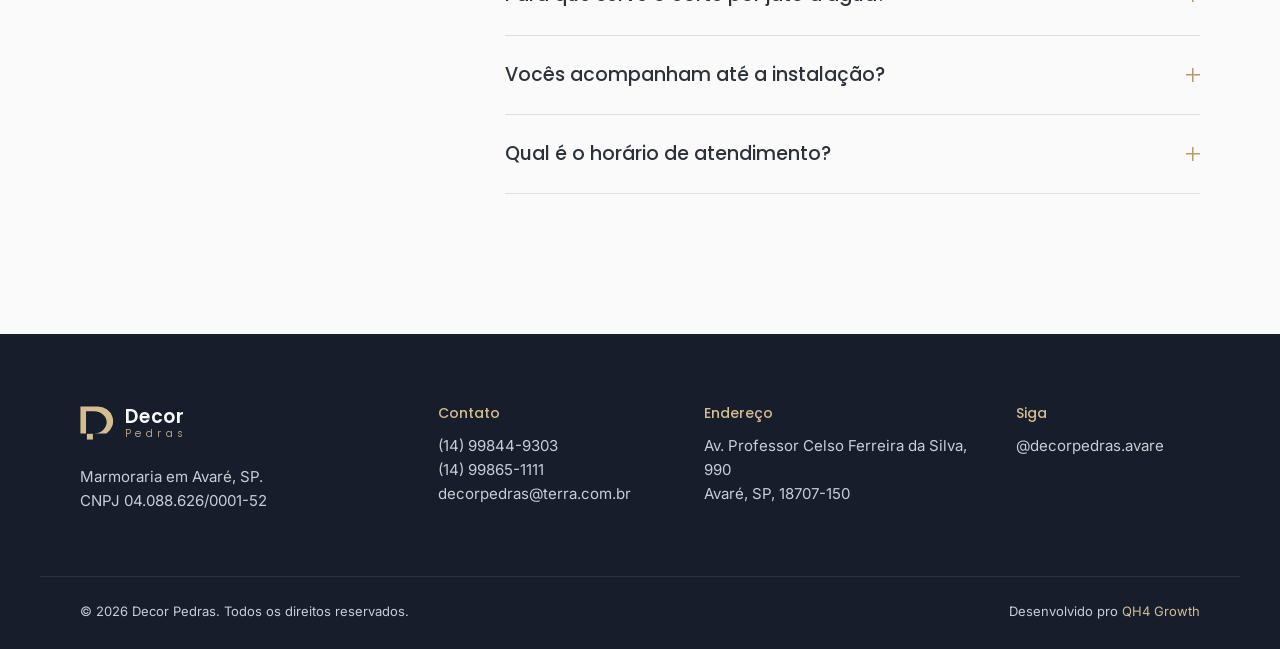
==== commit 6b6bcfab: "Aumenta logo do topo e troca imagem da cuba por projeto real - Logo do cabeçalho maior no desktop e " ====
--- a/index.html
+++ b/index.html
@@ -228,7 +228,7 @@
       <li class="reveal"><h3>Instalação</h3><p>Acompanhamos até a peça estar no lugar, com segurança e orientação.</p></li>
     </ol>
     <div class="proc__fim reveal">
-      <figure><img src="assets/img/cuba-acabamento.webp" alt="Cuba de apoio branca sobre bancada escura" width="1080" height="580" loading="lazy"></figure>
+      <figure><img src="assets/img/cozinha-granito-preto.webp" alt="Cozinha com bancada e ilha em granito preto feita pela Decor Pedras" width="1080" height="870" loading="lazy"></figure>
       <p class="proc__frase">Para você olhar o resultado e pensar: era exatamente isso que eu queria.</p>
     </div>
   </div>
--- a/assets/css/style.css
+++ b/assets/css/style.css
@@ -57,6 +57,11 @@
 .marca__txt{display:flex;flex-direction:column;line-height:1;color:var(--branco)}
 .marca__txt b{font-family:var(--f-tit);font-weight:600;font-size:19px;letter-spacing:.04em}
 .marca__txt span{font-family:var(--f-tit);font-weight:300;font-size:10.5px;letter-spacing:.42em;margin-top:3px;color:var(--ouro)}
+/* marca maior no topo */
+.topo .marca{gap:14px}
+.topo .marca img{width:52px;height:auto}
+.topo .marca__txt b{font-size:27px}
+.topo .marca__txt span{font-size:14px;margin-top:5px}
 
 /* Topo */
 .topo{position:fixed;inset:0 0 auto;z-index:50;transition:background .35s var(--ease),box-shadow .35s var(--ease)}
@@ -161,7 +166,7 @@
 .passos h3{font-size:21px;margin-bottom:10px}
 .passos p{color:var(--cinza);font-size:16px;margin:0}
 .proc__fim{display:grid;grid-template-columns:7fr 5fr;align-items:end;gap:0}
-.proc__fim figure img{width:100%;aspect-ratio:16/9;object-fit:cover}
+.proc__fim figure img{width:100%;aspect-ratio:16/9;object-fit:cover;object-position:50% 38%}
 .proc__frase{font-family:var(--f-tit);font-weight:400;font-size:clamp(26px,3.2vw,42px);line-height:1.15;letter-spacing:-.025em;color:var(--branco);background:var(--azul);padding:clamp(28px,4vw,52px);margin:0 0 0 -80px;position:relative}
 
 /* ORCAMENTO */
@@ -246,6 +251,10 @@
 @media (max-width:620px){
   body{font-size:16px}
   .topo .btn--linha{padding:9px 13px;font-size:13px}
+  .topo .marca{gap:9px}
+  .topo .marca img{width:38px}
+  .topo .marca__txt b{font-size:20px}
+  .topo .marca__txt span{font-size:10.5px;letter-spacing:.36em;margin-top:4px}
   .hero h1{max-width:none}
   .hero__sub{font-size:16.5px}
   .hero__acoes .btn--ouro{width:100%}
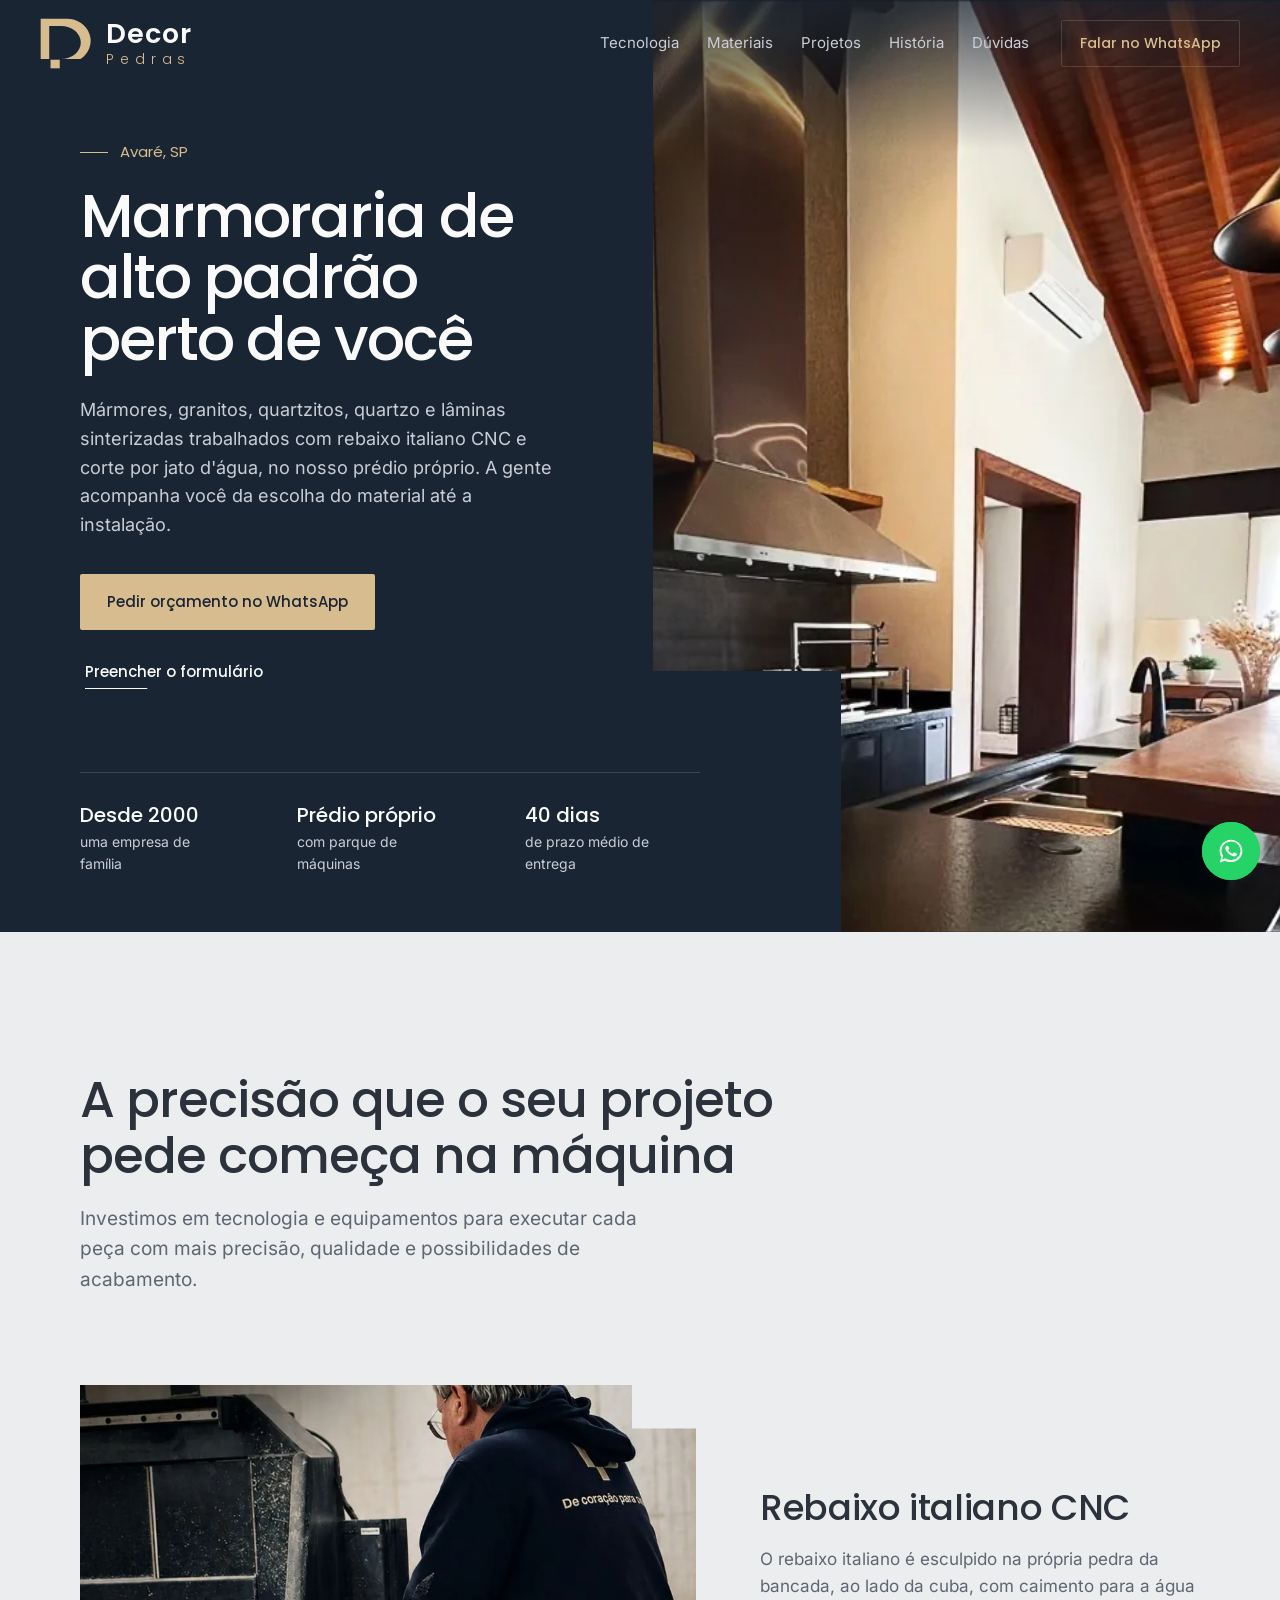
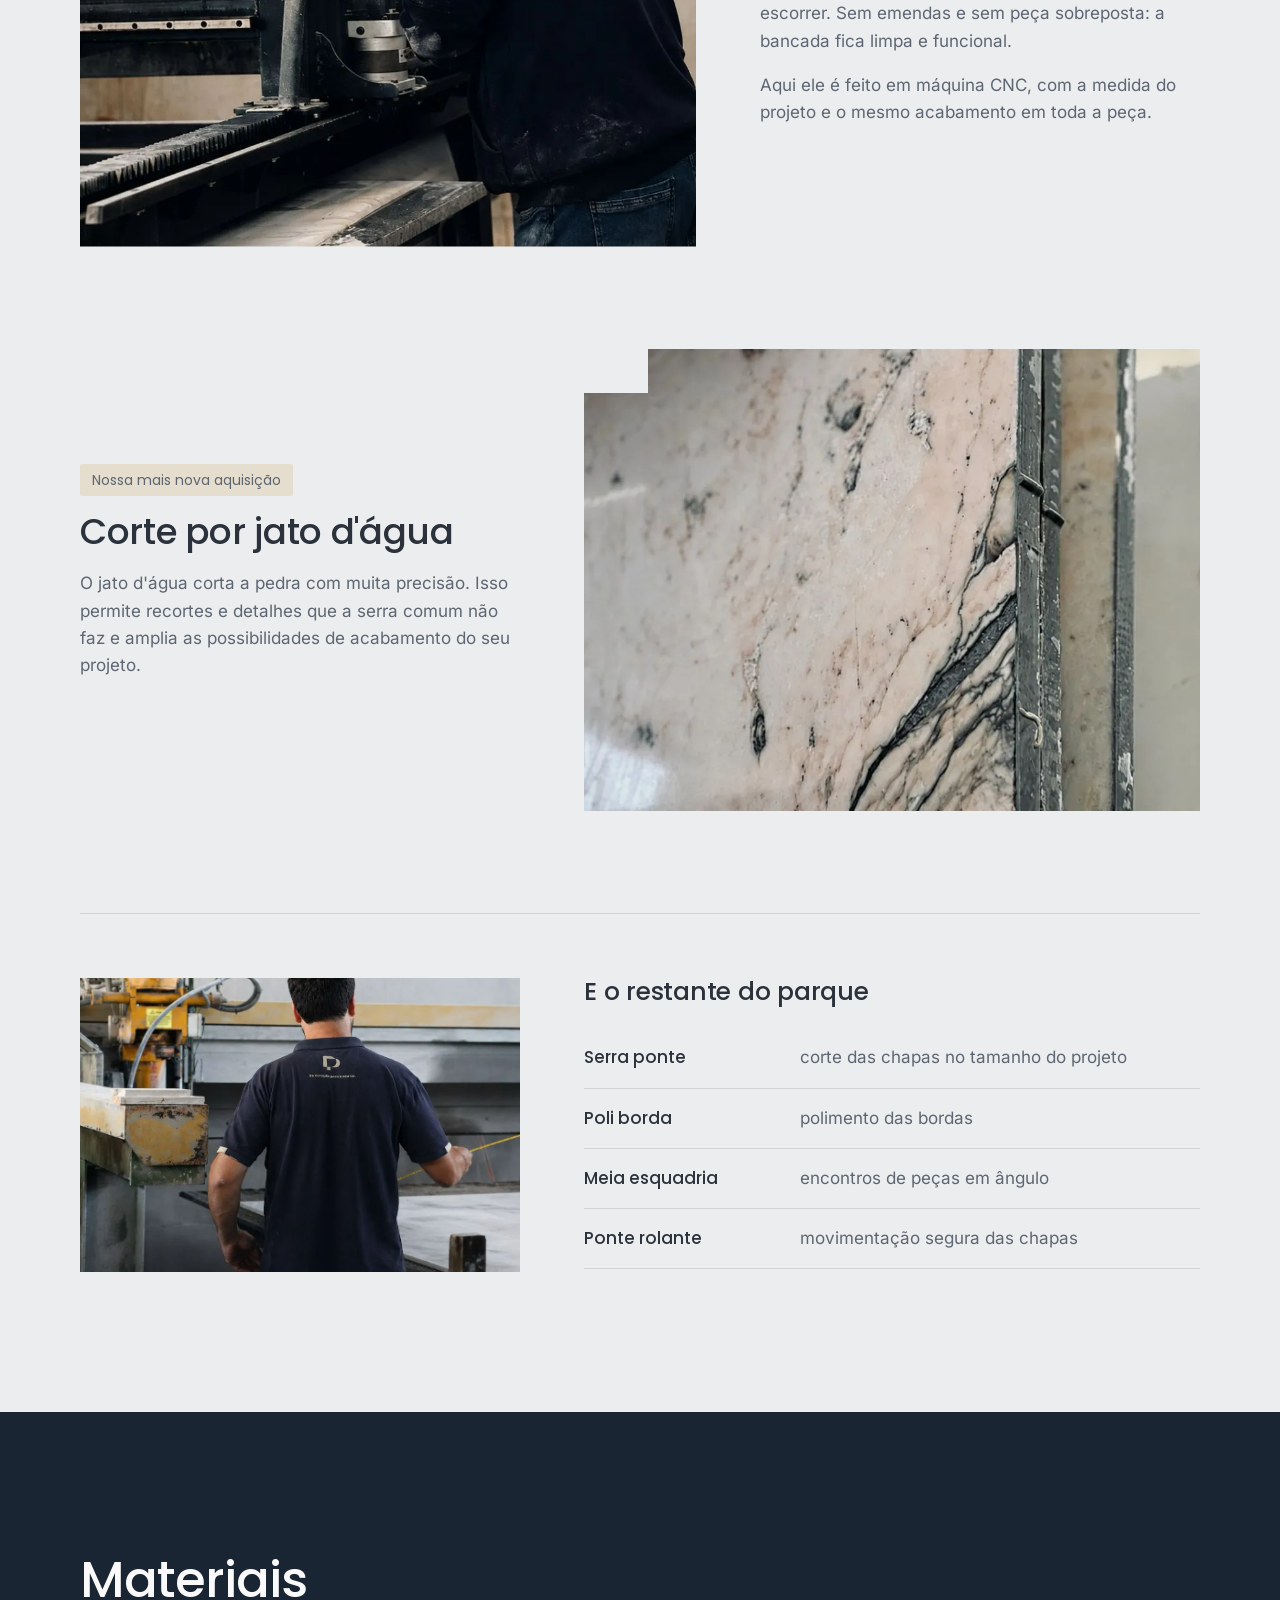
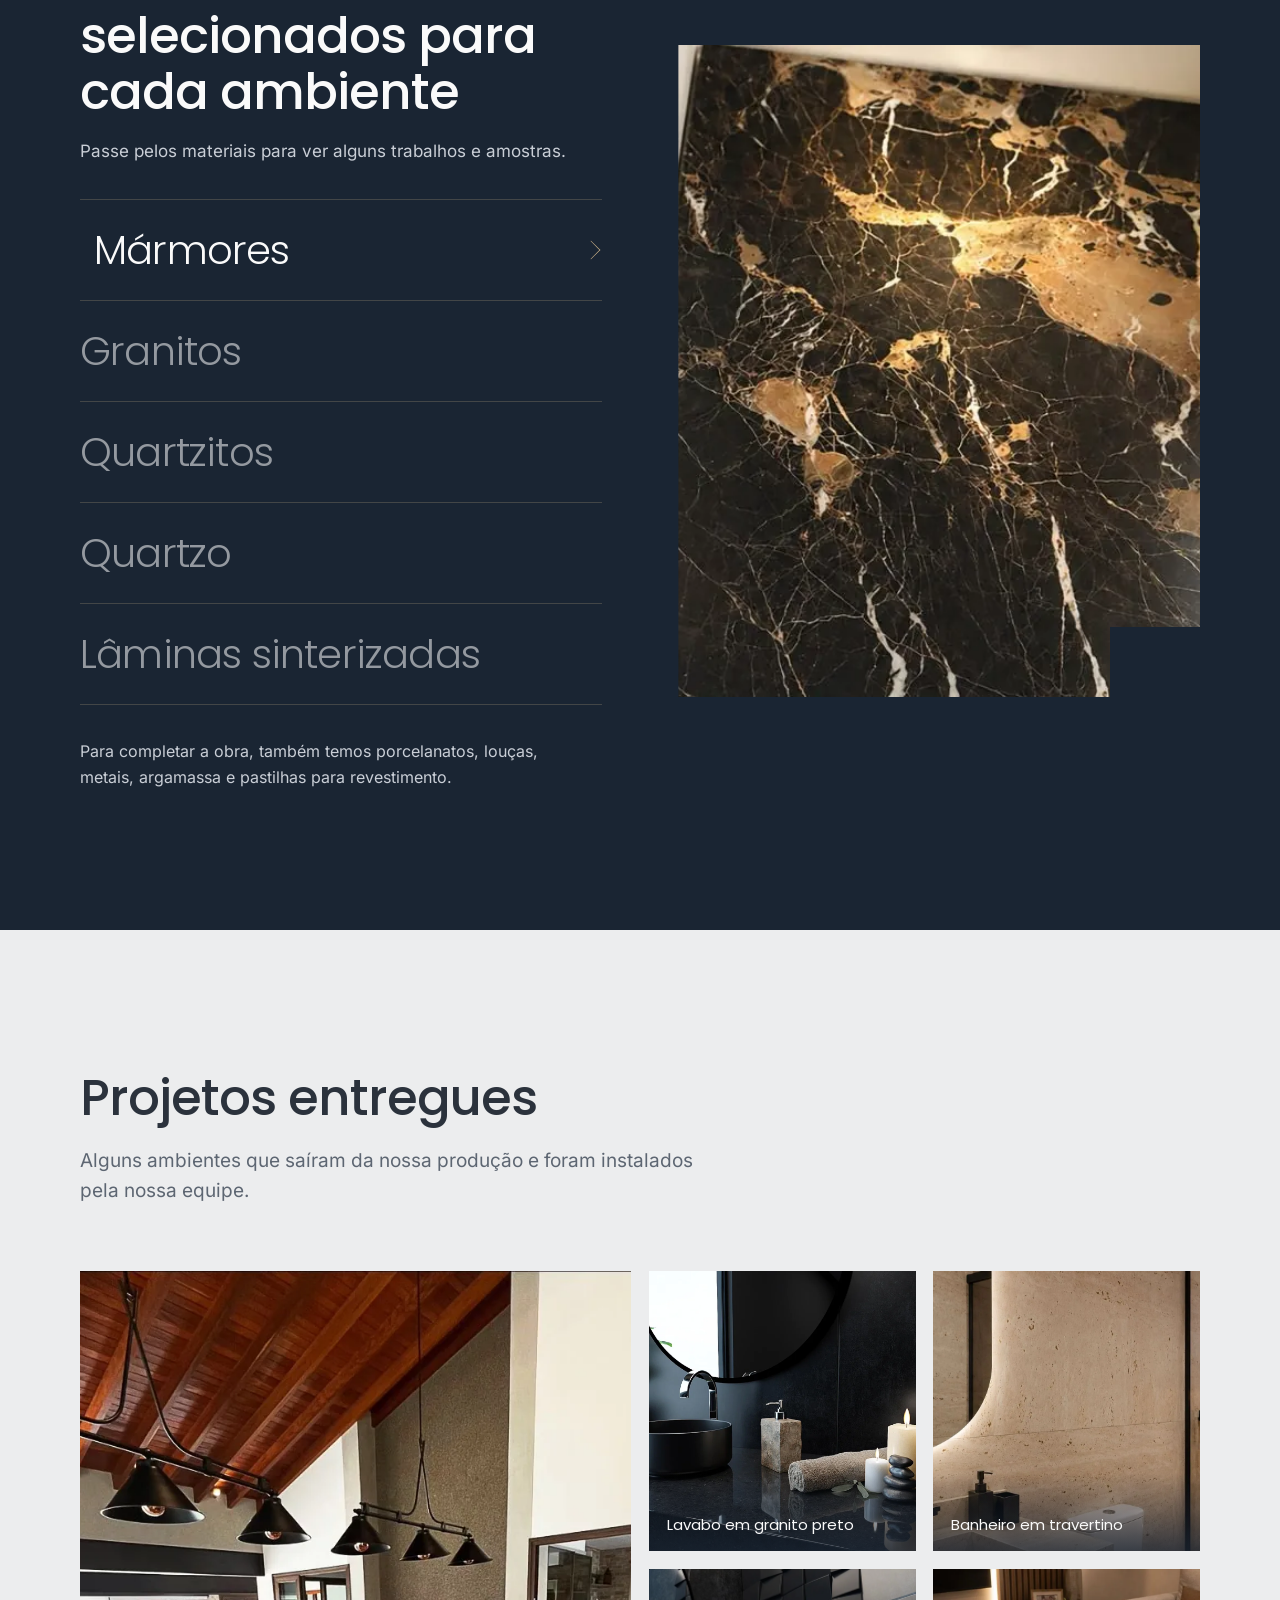
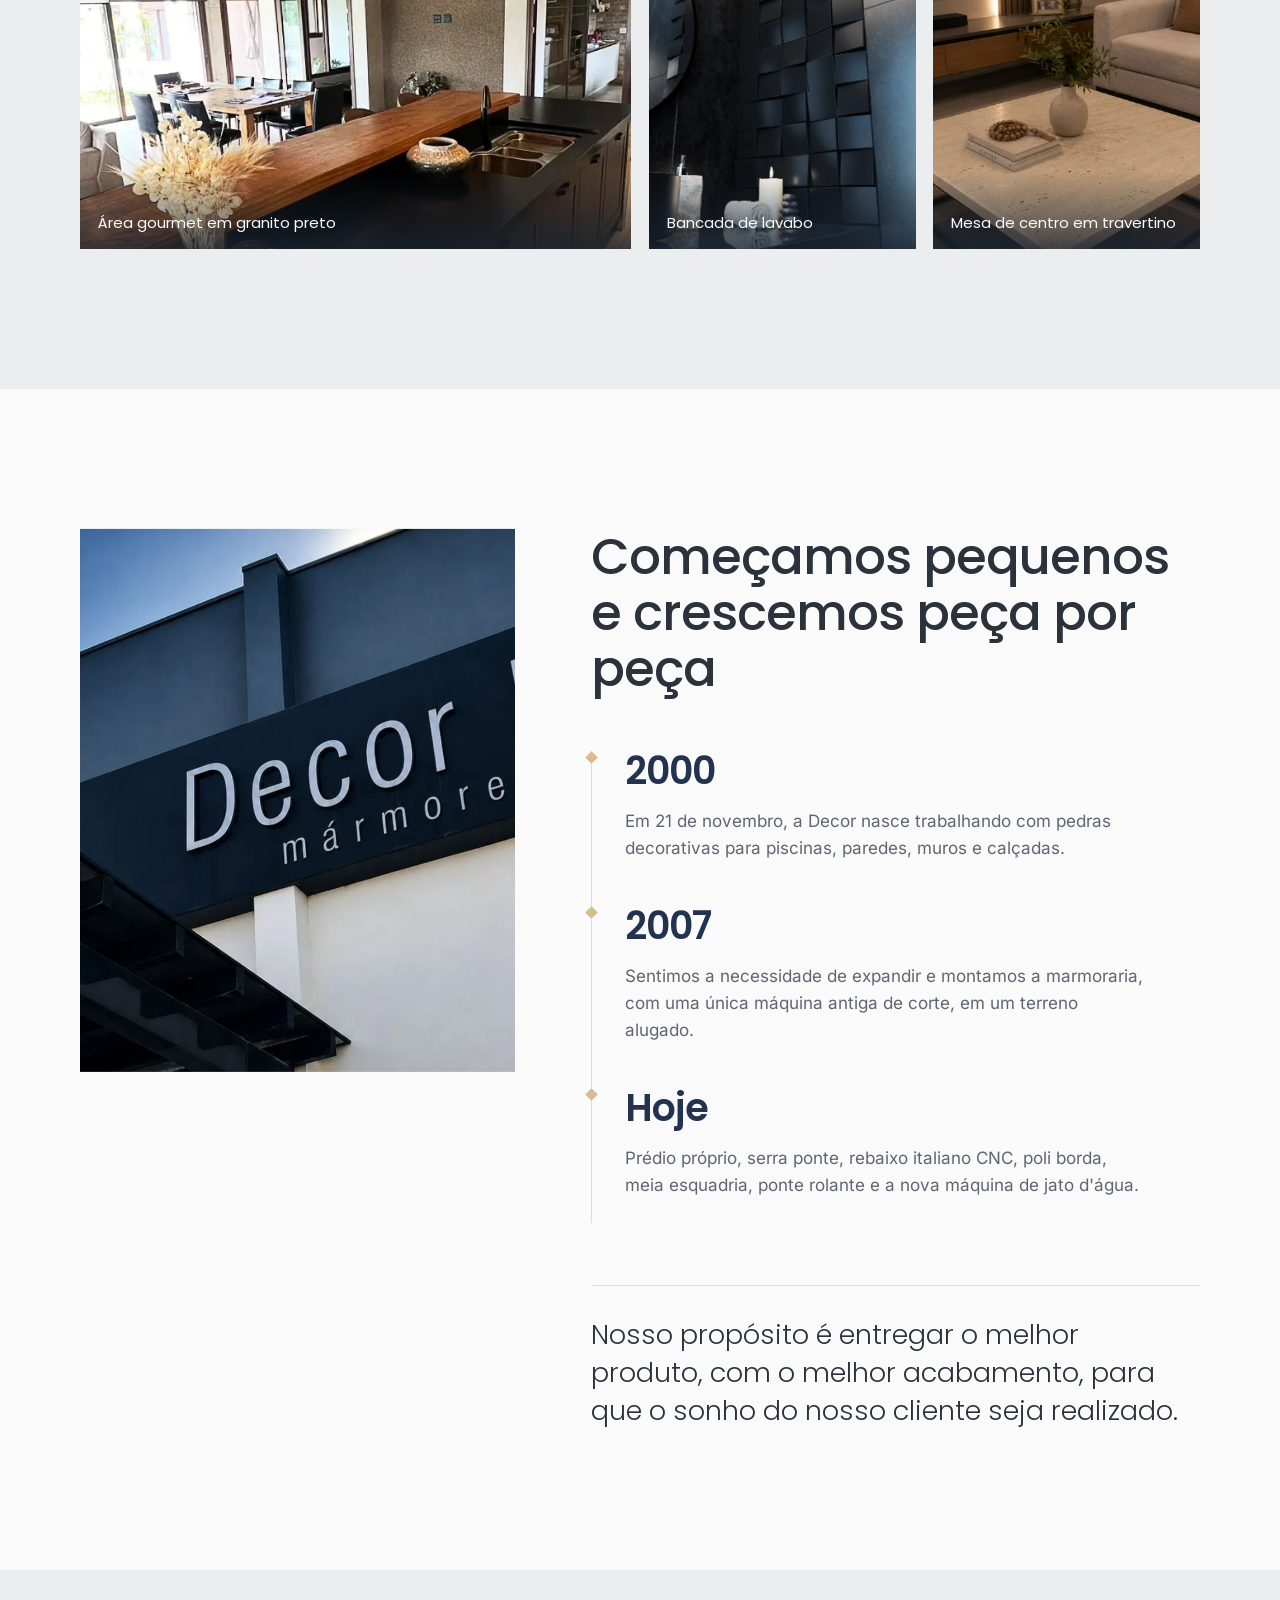
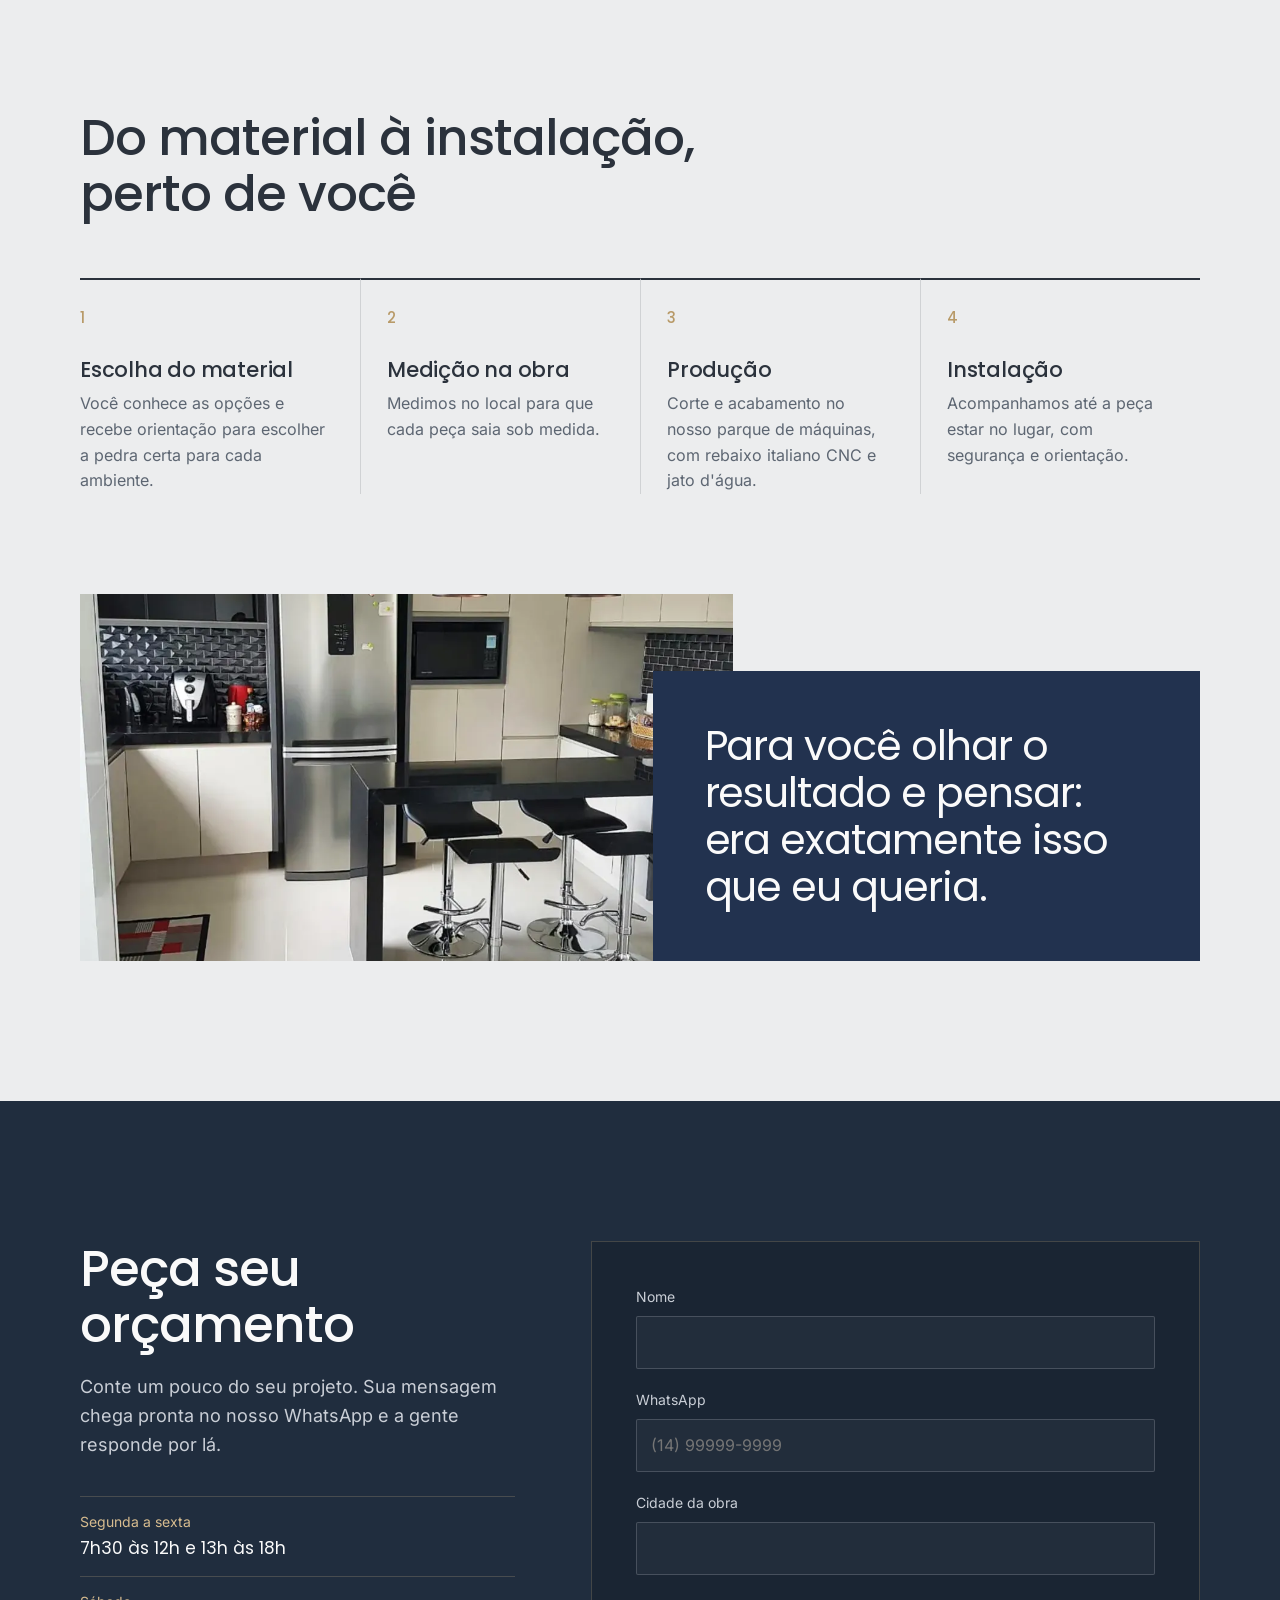
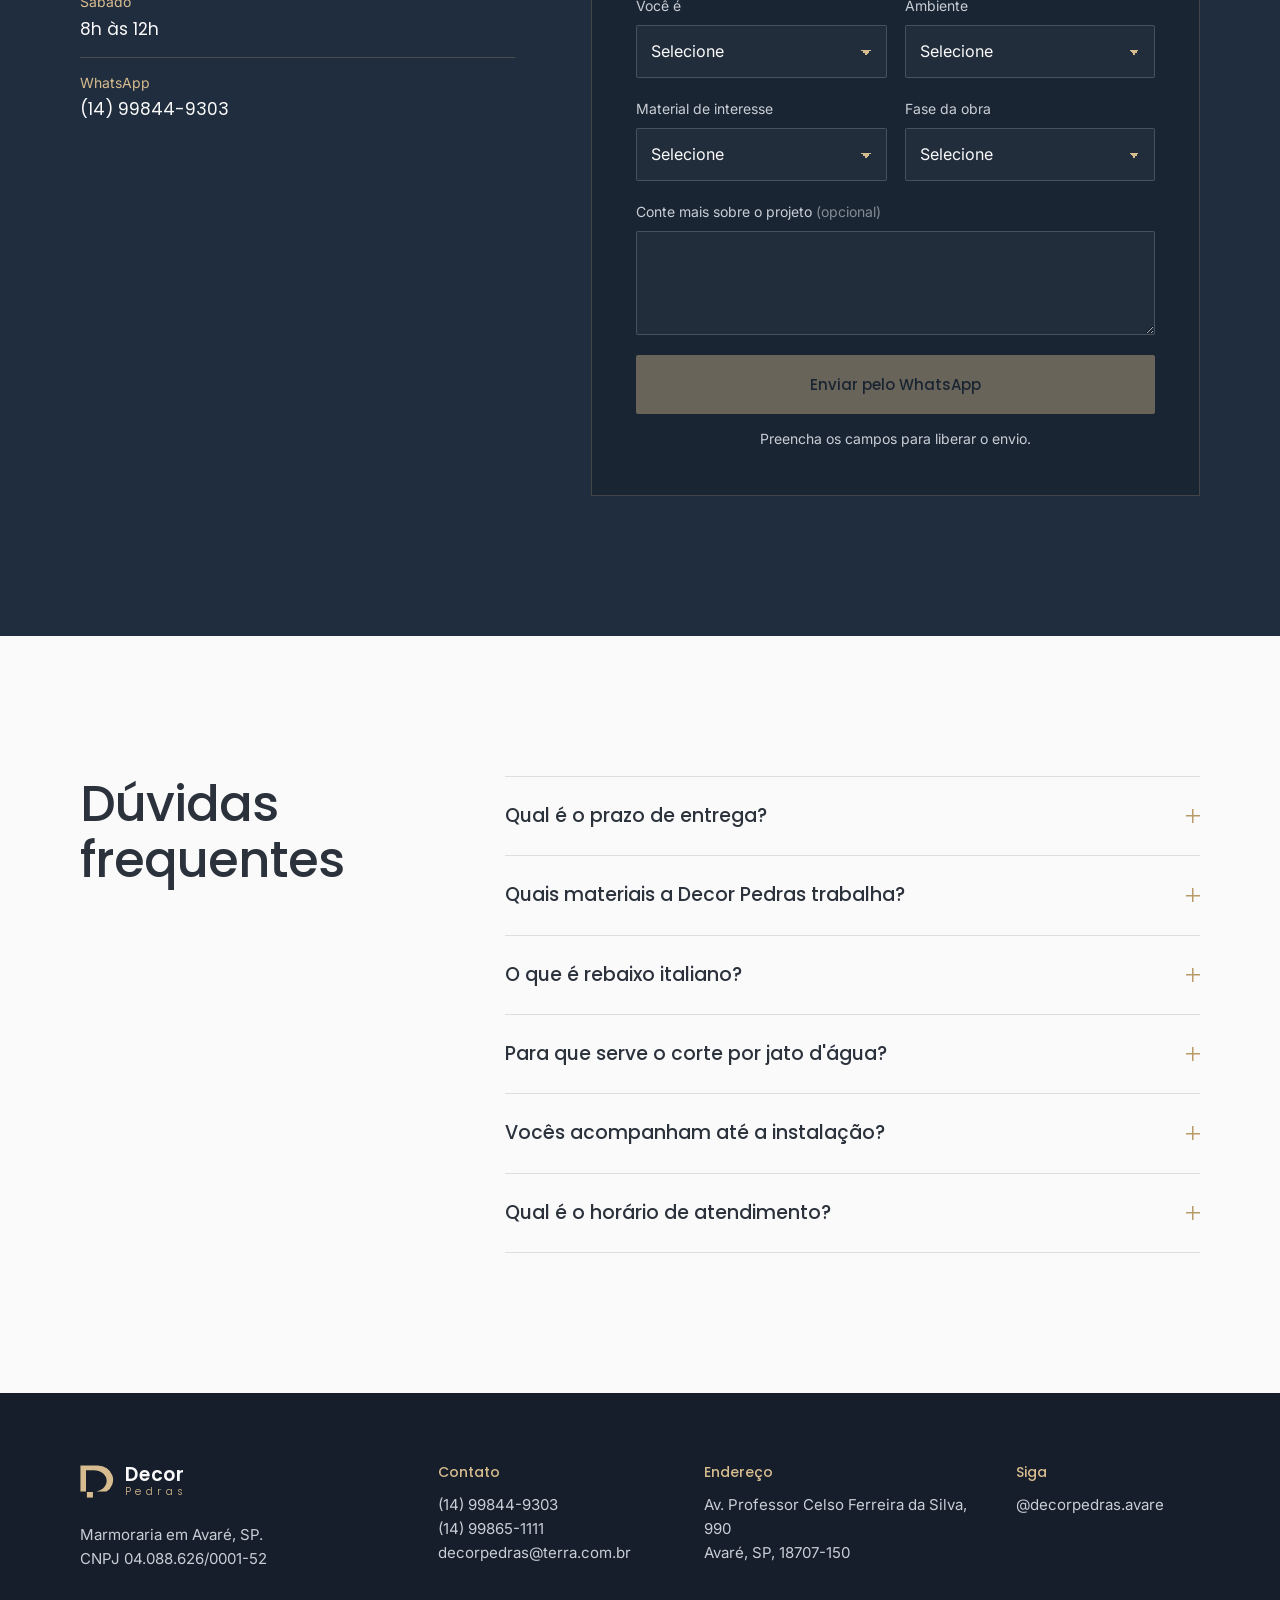
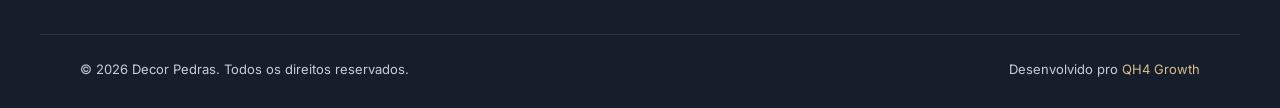
==== commit e9913949: "Adiciona seção de projetos e nova foto de capa - Nova seção "Projetos entregues" com 5 fotos do Inst" ====
--- a/index.html
+++ b/index.html
@@ -29,7 +29,7 @@
 <link rel="apple-touch-icon" href="assets/img/apple-touch-icon.png">
 <link rel="manifest" href="site.webmanifest">
 
-<link rel="preload" as="image" href="assets/img/hero-marmore.webp" type="image/webp" fetchpriority="high">
+<link rel="preload" as="image" href="assets/img/hero-cozinha-gourmet.webp" type="image/webp" fetchpriority="high">
 <link rel="preload" href="assets/fonts/poppins-latin-500-normal.woff2" as="font" type="font/woff2" crossorigin>
 <link rel="stylesheet" href="assets/css/style.css">
 
@@ -97,6 +97,7 @@
     <nav class="menu" aria-label="Seções da página">
       <a href="#tecnologia">Tecnologia</a>
       <a href="#materiais">Materiais</a>
+      <a href="#projetos">Projetos</a>
       <a href="#historia">História</a>
       <a href="#duvidas">Dúvidas</a>
     </nav>
@@ -109,7 +110,7 @@
 <!-- HERO -->
 <section class="hero" id="inicio">
   <div class="hero__img" aria-hidden="true">
-    <img src="assets/img/hero-marmore.webp" alt="" width="1620" height="930" fetchpriority="high">
+    <img src="assets/img/hero-cozinha-gourmet.webp" alt="" width="790" height="780" fetchpriority="high">
   </div>
   <div class="hero__in">
     <div class="hero__txt">
@@ -194,6 +195,23 @@
     <figure class="mat__vitrine reveal" aria-live="polite">
       <img id="matImg" src="assets/img/marmore-iluminado.webp" alt="Mármore escuro com veios dourados iluminado" width="1080" height="590" loading="lazy">
     </figure>
+  </div>
+</section>
+
+<!-- PROJETOS -->
+<section class="port" id="projetos">
+  <div class="cont">
+    <header class="port__cab reveal">
+      <h2>Projetos entregues</h2>
+      <p>Alguns ambientes que saíram da nossa produção e foram instalados pela nossa equipe.</p>
+    </header>
+    <ul class="port__grade" role="list">
+      <li class="port__item port__item--destaque reveal"><figure><img src="assets/img/port-cozinha-gourmet.webp" alt="Área gourmet com ilha em granito preto e bancada de madeira" width="1080" height="700" loading="lazy"><figcaption>Área gourmet em granito preto</figcaption></figure></li>
+      <li class="port__item reveal"><figure><img src="assets/img/port-lavabo-granito-preto.webp" alt="Lavabo com bancada em granito preto polido e cuba preta" width="1080" height="1060" loading="lazy"><figcaption>Lavabo em granito preto</figcaption></figure></li>
+      <li class="port__item reveal"><figure><img src="assets/img/port-banheiro-travertino.webp" alt="Banheiro com bancada esculpida e parede em travertino" width="1080" height="830" loading="lazy"><figcaption>Banheiro em travertino</figcaption></figure></li>
+      <li class="port__item reveal"><figure><img src="assets/img/port-lavabo-revestimento-3d.webp" alt="Bancada de lavabo em granito preto com parede de revestimento 3D" width="1080" height="1351" loading="lazy"><figcaption>Bancada de lavabo</figcaption></figure></li>
+      <li class="port__item reveal"><figure><img src="assets/img/port-mesa-travertino.webp" alt="Mesa de centro com tampo em travertino" width="1080" height="820" loading="lazy"><figcaption>Mesa de centro em travertino</figcaption></figure></li>
+    </ul>
   </div>
 </section>
 
--- a/assets/css/style.css
+++ b/assets/css/style.css
@@ -77,7 +77,7 @@
   --nx:30%;--ny:72%;
   clip-path:polygon(0 0,100% 0,100% 100%,var(--nx) 100%,var(--nx) var(--ny),0 var(--ny));
   animation:abre 1.4s var(--ease) both}
-.hero__img img{width:100%;height:115%;object-fit:cover;object-position:50% 40%;will-change:transform}
+.hero__img img{width:100%;height:115%;object-fit:cover;object-position:30% 100%;will-change:transform}
 .hero__img::after{content:"";position:absolute;inset:0;background:linear-gradient(180deg,rgba(26,37,51,.75),rgba(26,37,51,0) 150px),linear-gradient(90deg,rgba(26,37,51,.3),rgba(26,37,51,0) 35%)}
 @keyframes abre{from{clip-path:polygon(100% 0,100% 0,100% 100%,100% 100%,100% var(--ny),100% var(--ny))}}
 .hero__in{position:relative;z-index:2;width:100%;max-width:var(--cont);margin:0 auto;padding:140px var(--gut) 56px}
@@ -228,6 +228,17 @@
 .reveal.is-in{opacity:1;transform:none}
 .passos .reveal:nth-child(2){transition-delay:.1s}.passos .reveal:nth-child(3){transition-delay:.2s}.passos .reveal:nth-child(4){transition-delay:.3s}
 
+/* PROJETOS */
+.port{background:var(--pedra);padding:clamp(80px,11vw,140px) 0}
+.port__cab{max-width:640px;margin-bottom:clamp(40px,5vw,64px)}
+.port__cab p{font-size:19px;color:var(--cinza);margin-top:20px}
+.port__grade{list-style:none;margin:0;padding:0;display:grid;grid-template-columns:repeat(4,1fr);grid-auto-rows:clamp(200px,22vw,280px);gap:clamp(10px,1.4vw,18px)}
+.port__item--destaque{grid-column:span 2;grid-row:span 2}
+.port__item figure{position:relative;height:100%;overflow:hidden;background:var(--ardosia-2)}
+.port__item img{width:100%;height:100%;object-fit:cover;transition:transform 1s var(--ease)}
+.port__item:hover img{transform:scale(1.04)}
+.port__item figcaption{position:absolute;left:0;right:0;bottom:0;padding:40px 18px 14px;font-family:var(--f-tit);font-size:15px;color:var(--branco);background:linear-gradient(0deg,rgba(26,37,51,.78),rgba(26,37,51,0))}
+
 /* Responsivo */
 @media (max-width:980px){
   .menu{display:none}
@@ -247,6 +258,7 @@
   .passos li:nth-child(3){padding-left:0;border-left:0}
   .proc__frase{margin:-40px 16px 0}
   .rod__grid{grid-template-columns:1fr 1fr}
+  .port__grade{grid-template-columns:1fr 1fr;grid-auto-rows:clamp(180px,34vw,260px)}
 }
 @media (max-width:620px){
   body{font-size:16px}
@@ -263,6 +275,8 @@
   .hero__fatos span{font-size:13px}
   .parque__lista div{grid-template-columns:1fr;gap:2px}
   .passos{grid-template-columns:1fr}
+  .port__grade{grid-auto-rows:150px}
+  .port__item figcaption{font-size:13px;padding:28px 10px 9px}
   .passos li,.passos li+li{padding:22px 0 0;border-left:0}
   .passos li::before{margin-bottom:12px}
   .form{grid-template-columns:1fr}
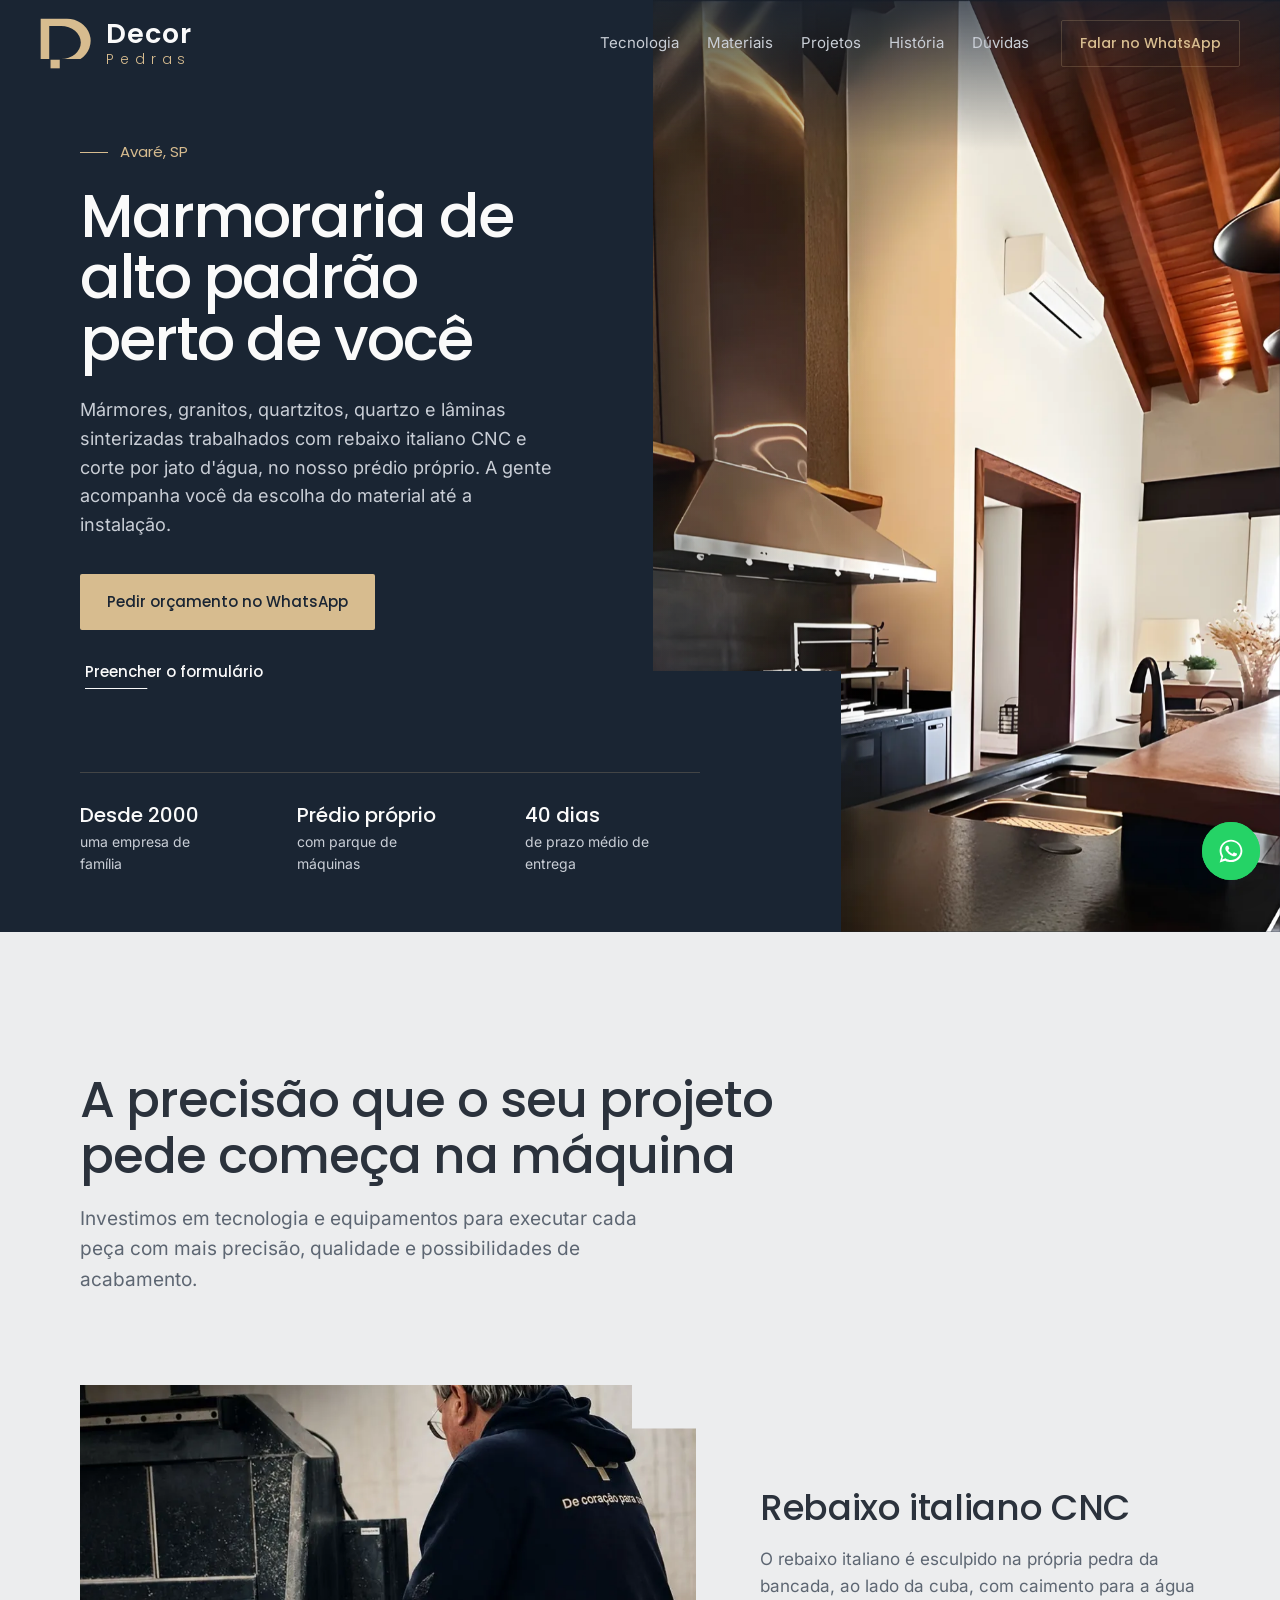
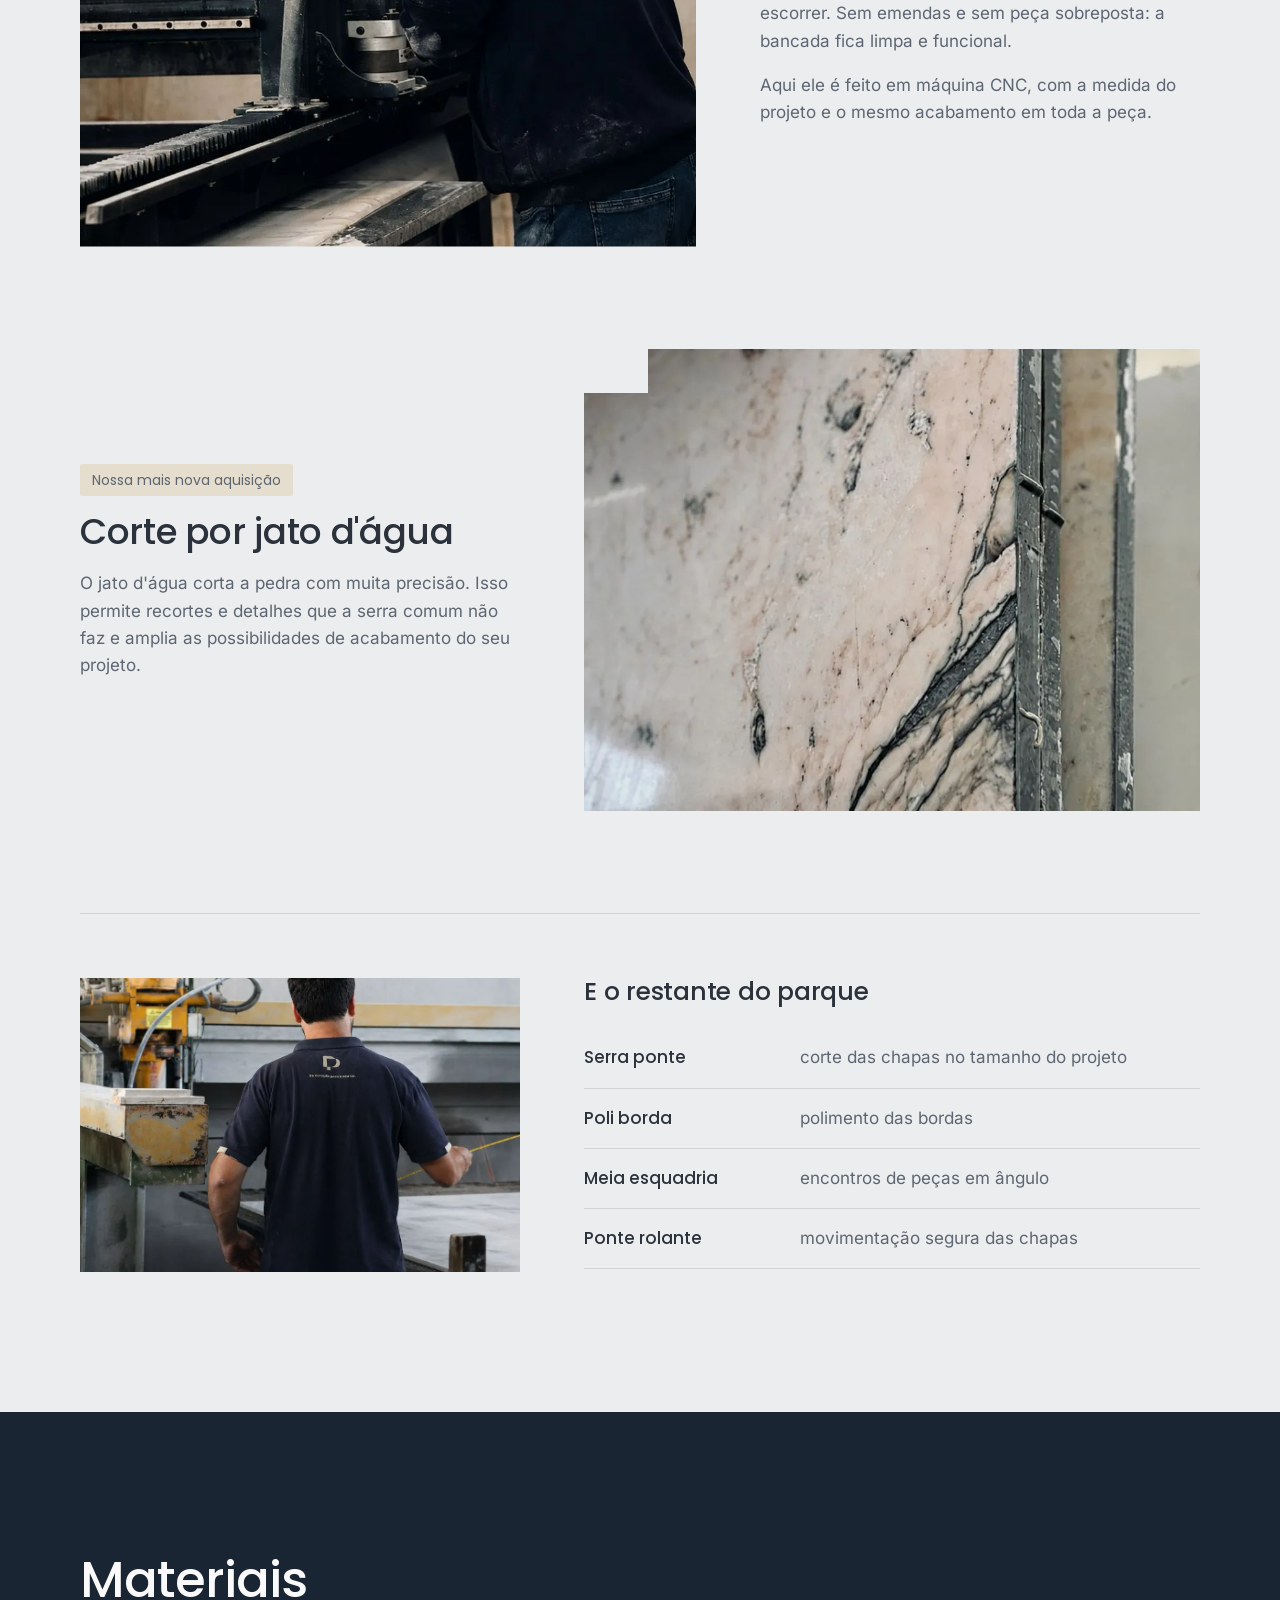
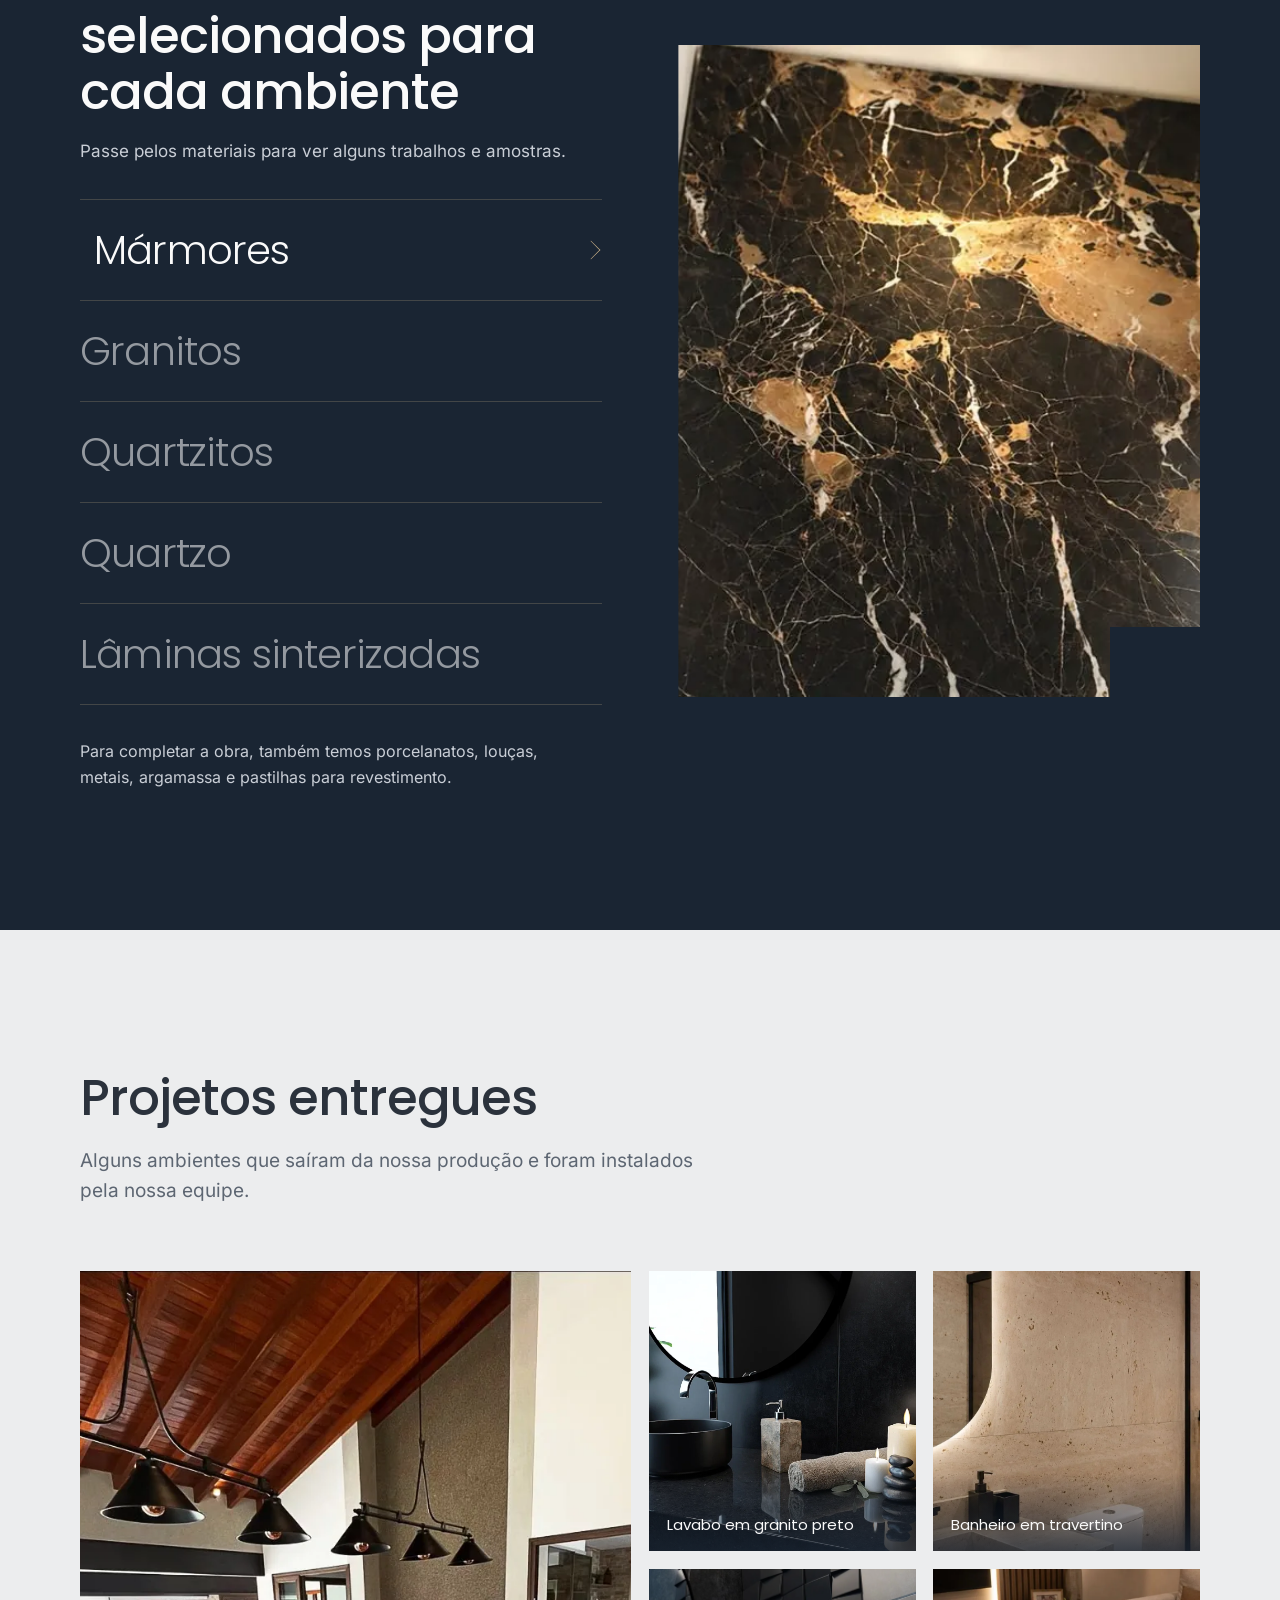
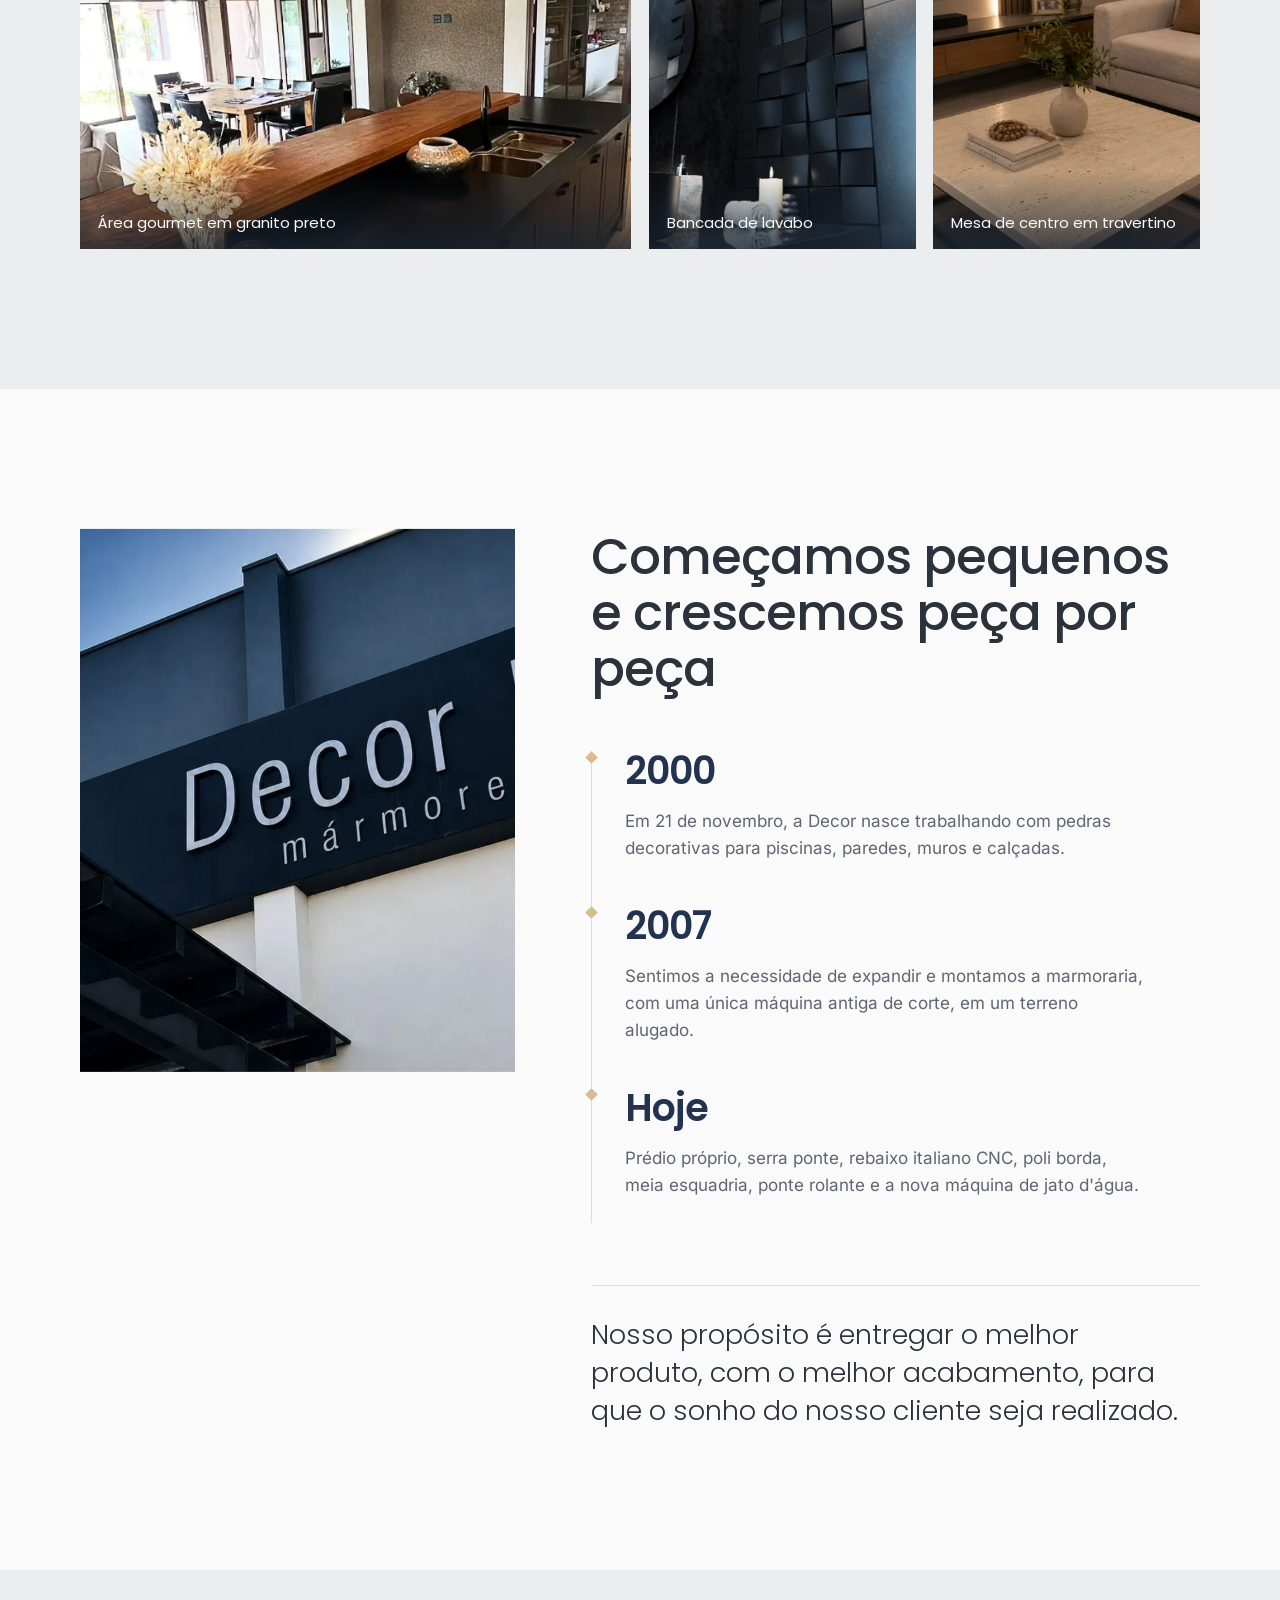
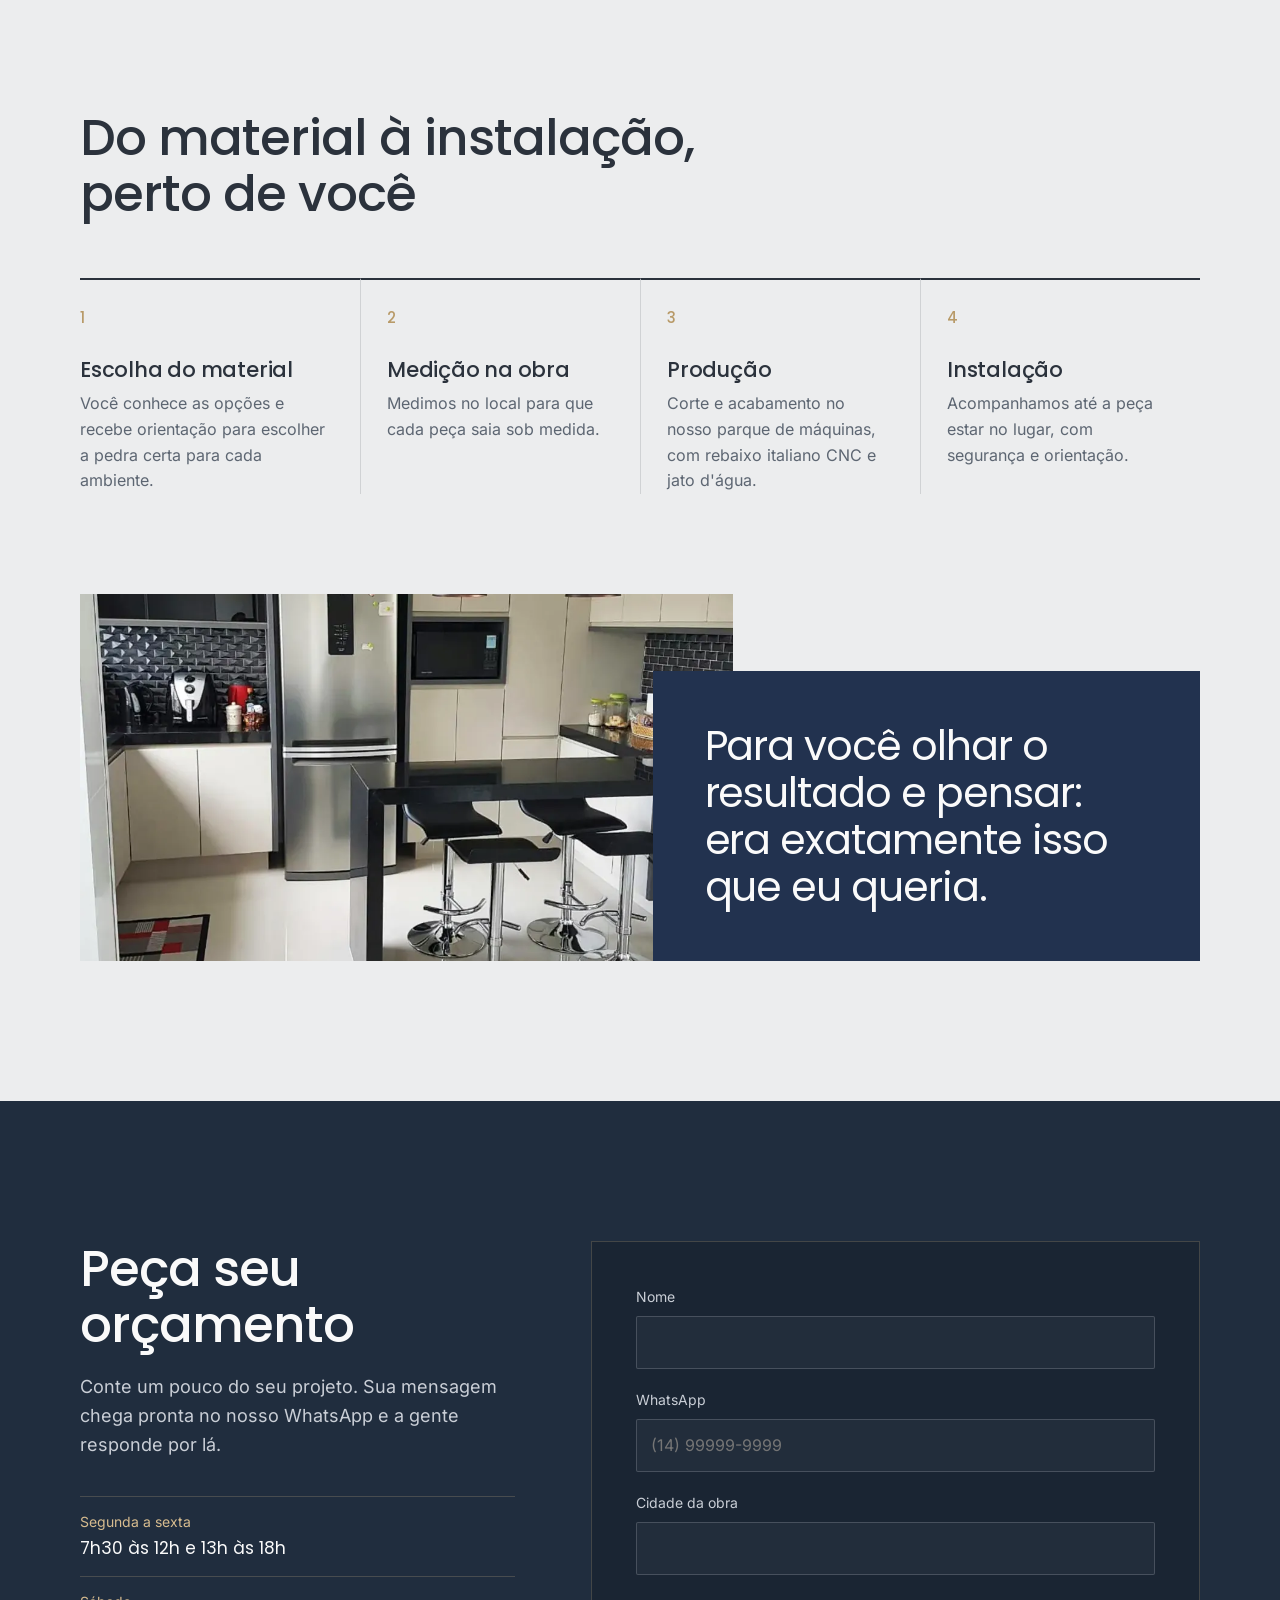
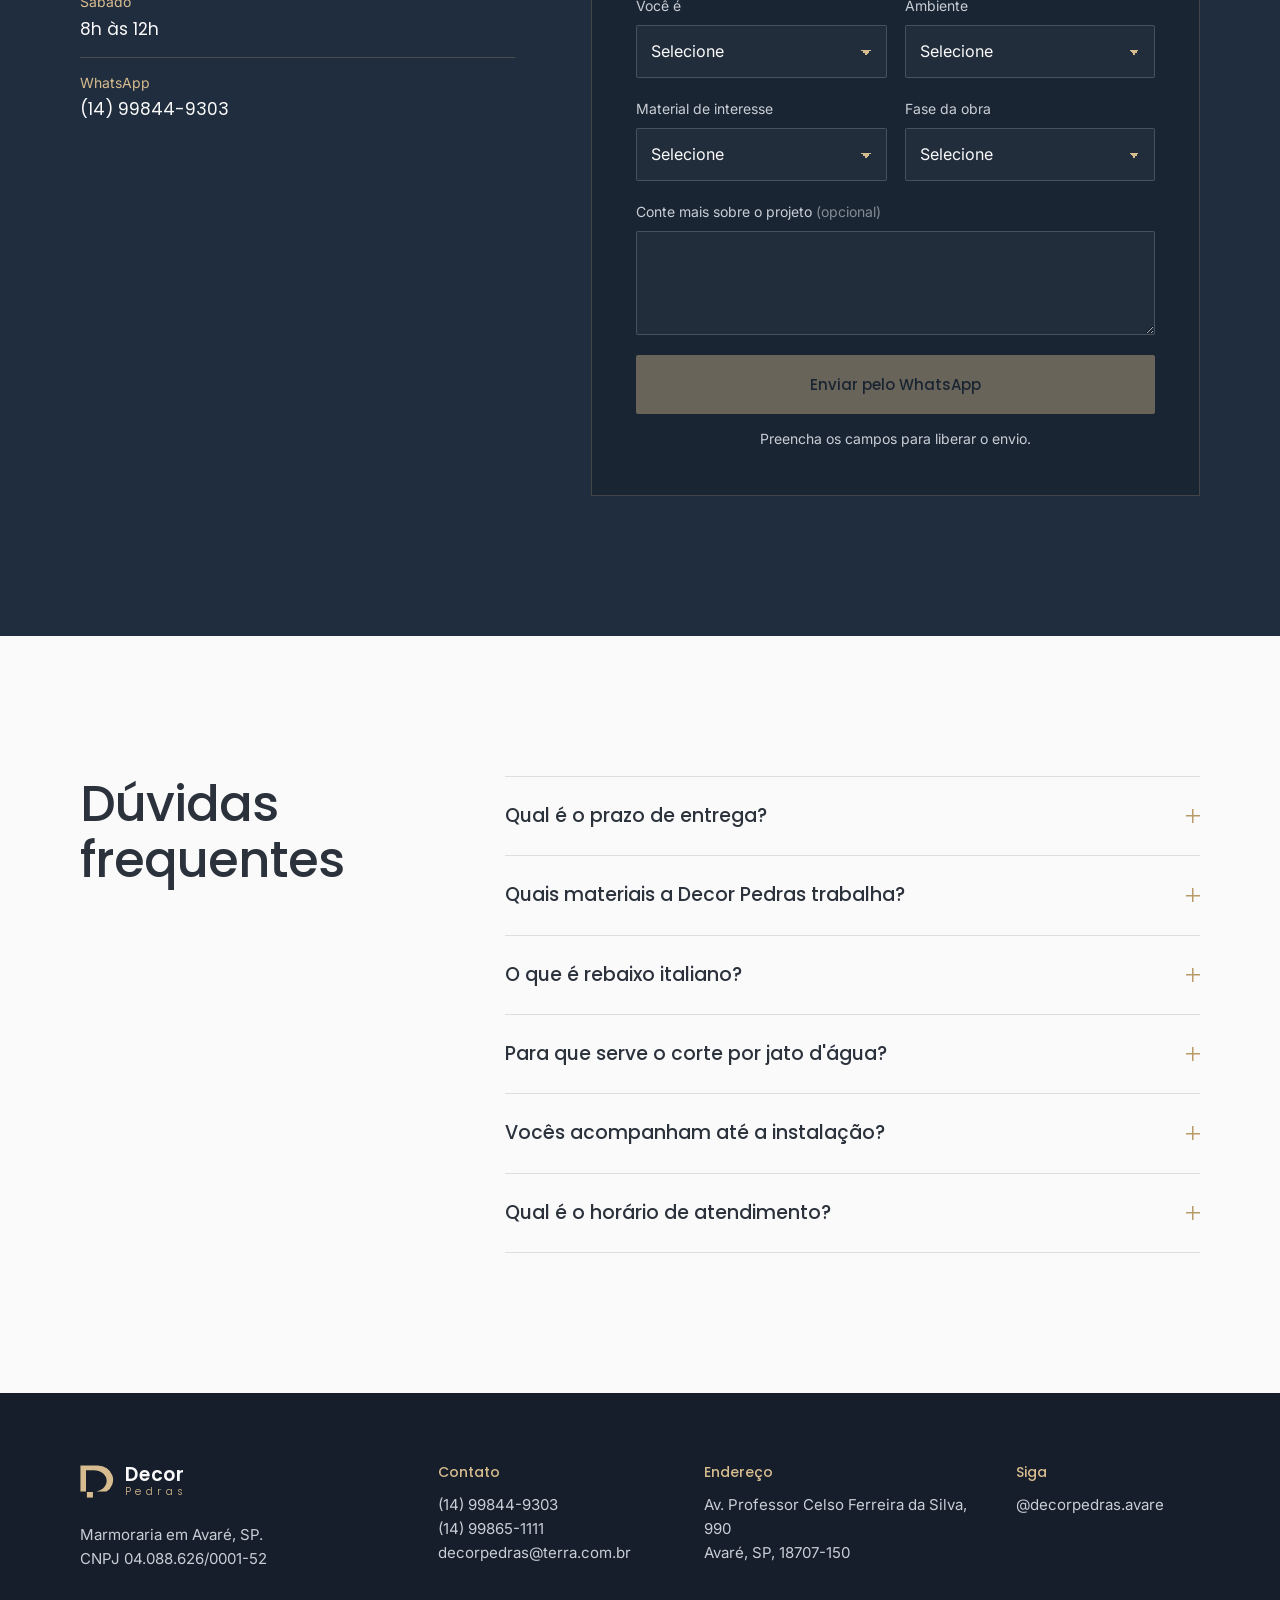
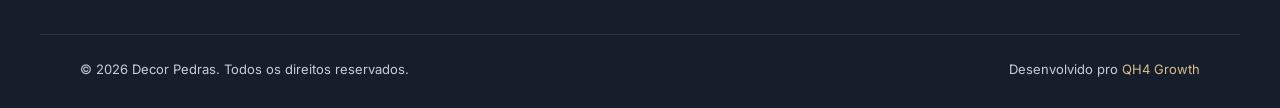
==== commit 3a1cdaca: "Melhora nitidez da foto de capa com upscale Real-ESRGAN Foto original tinha 790x780 após o recorte; " ====
--- a/index.html
+++ b/index.html
@@ -110,7 +110,7 @@
 <!-- HERO -->
 <section class="hero" id="inicio">
   <div class="hero__img" aria-hidden="true">
-    <img src="assets/img/hero-cozinha-gourmet.webp" alt="" width="790" height="780" fetchpriority="high">
+    <img src="assets/img/hero-cozinha-gourmet.webp" alt="" width="1600" height="1580" fetchpriority="high">
   </div>
   <div class="hero__in">
     <div class="hero__txt">
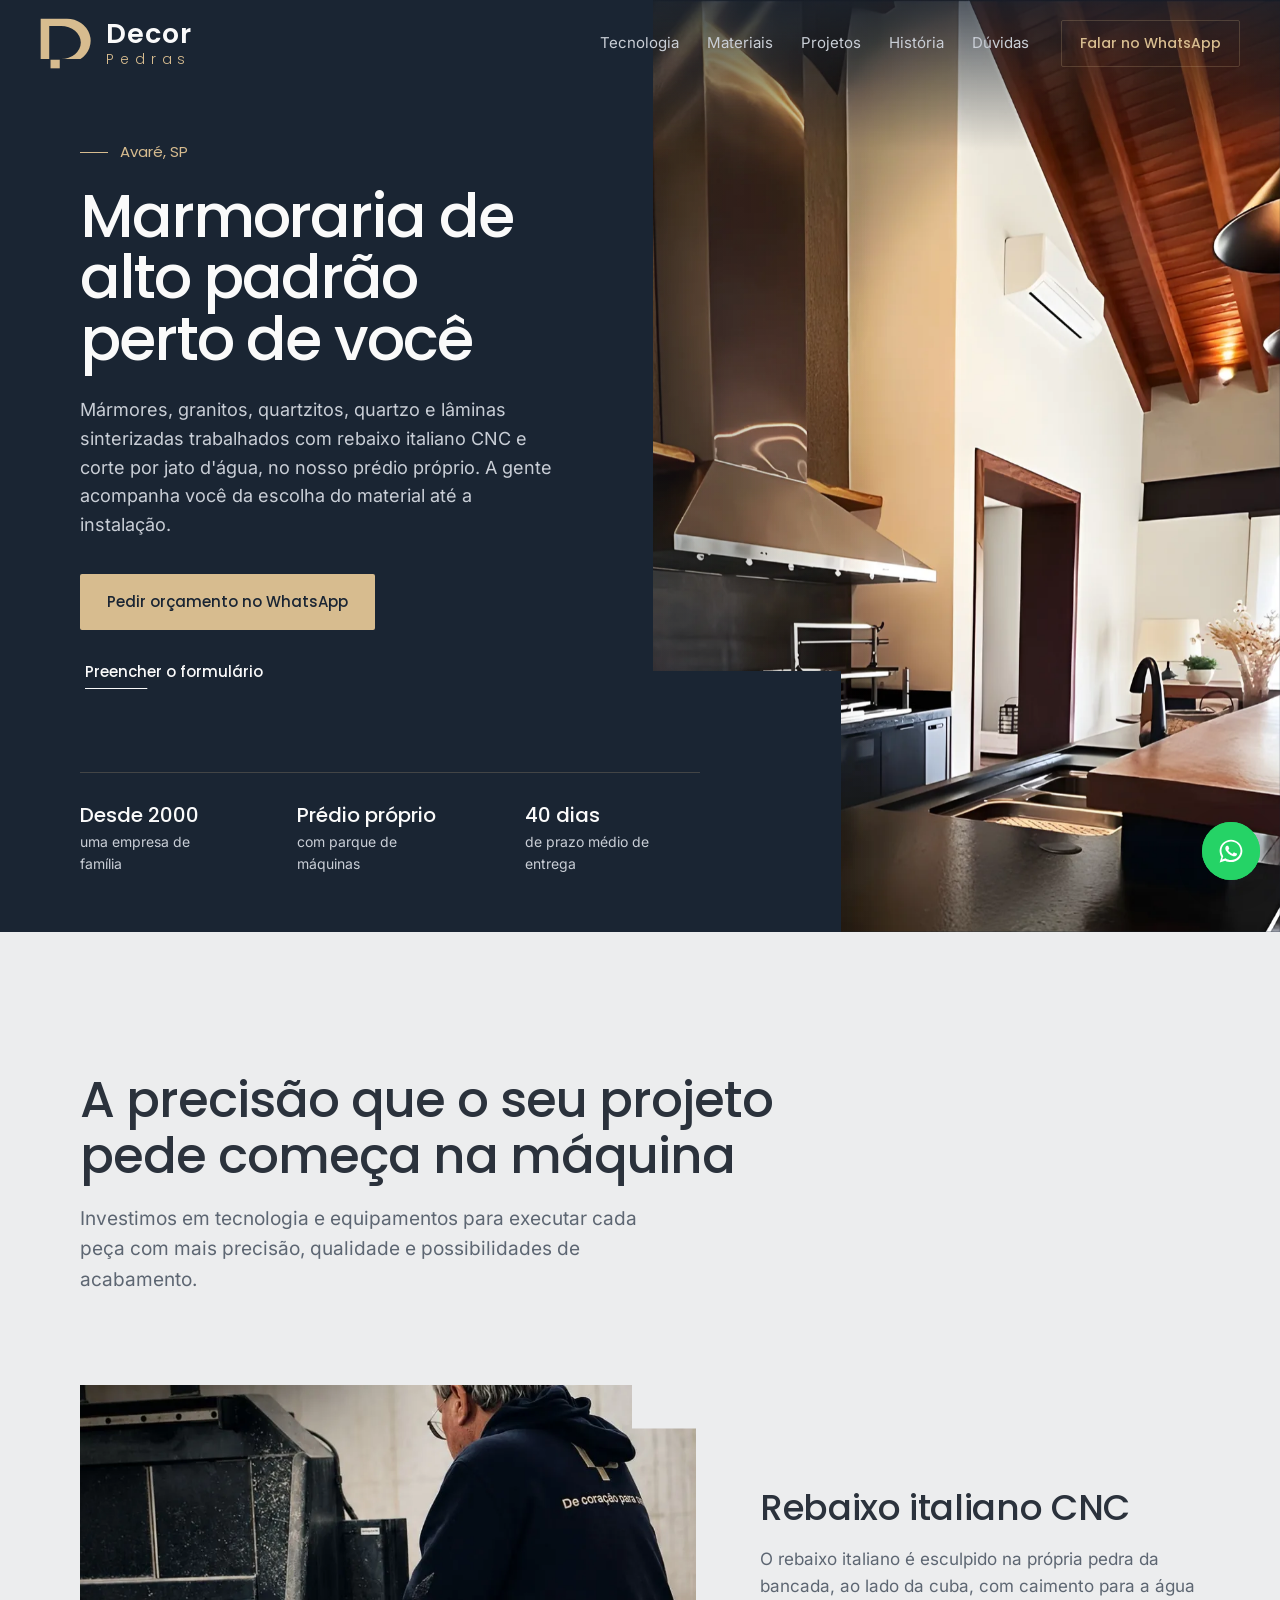
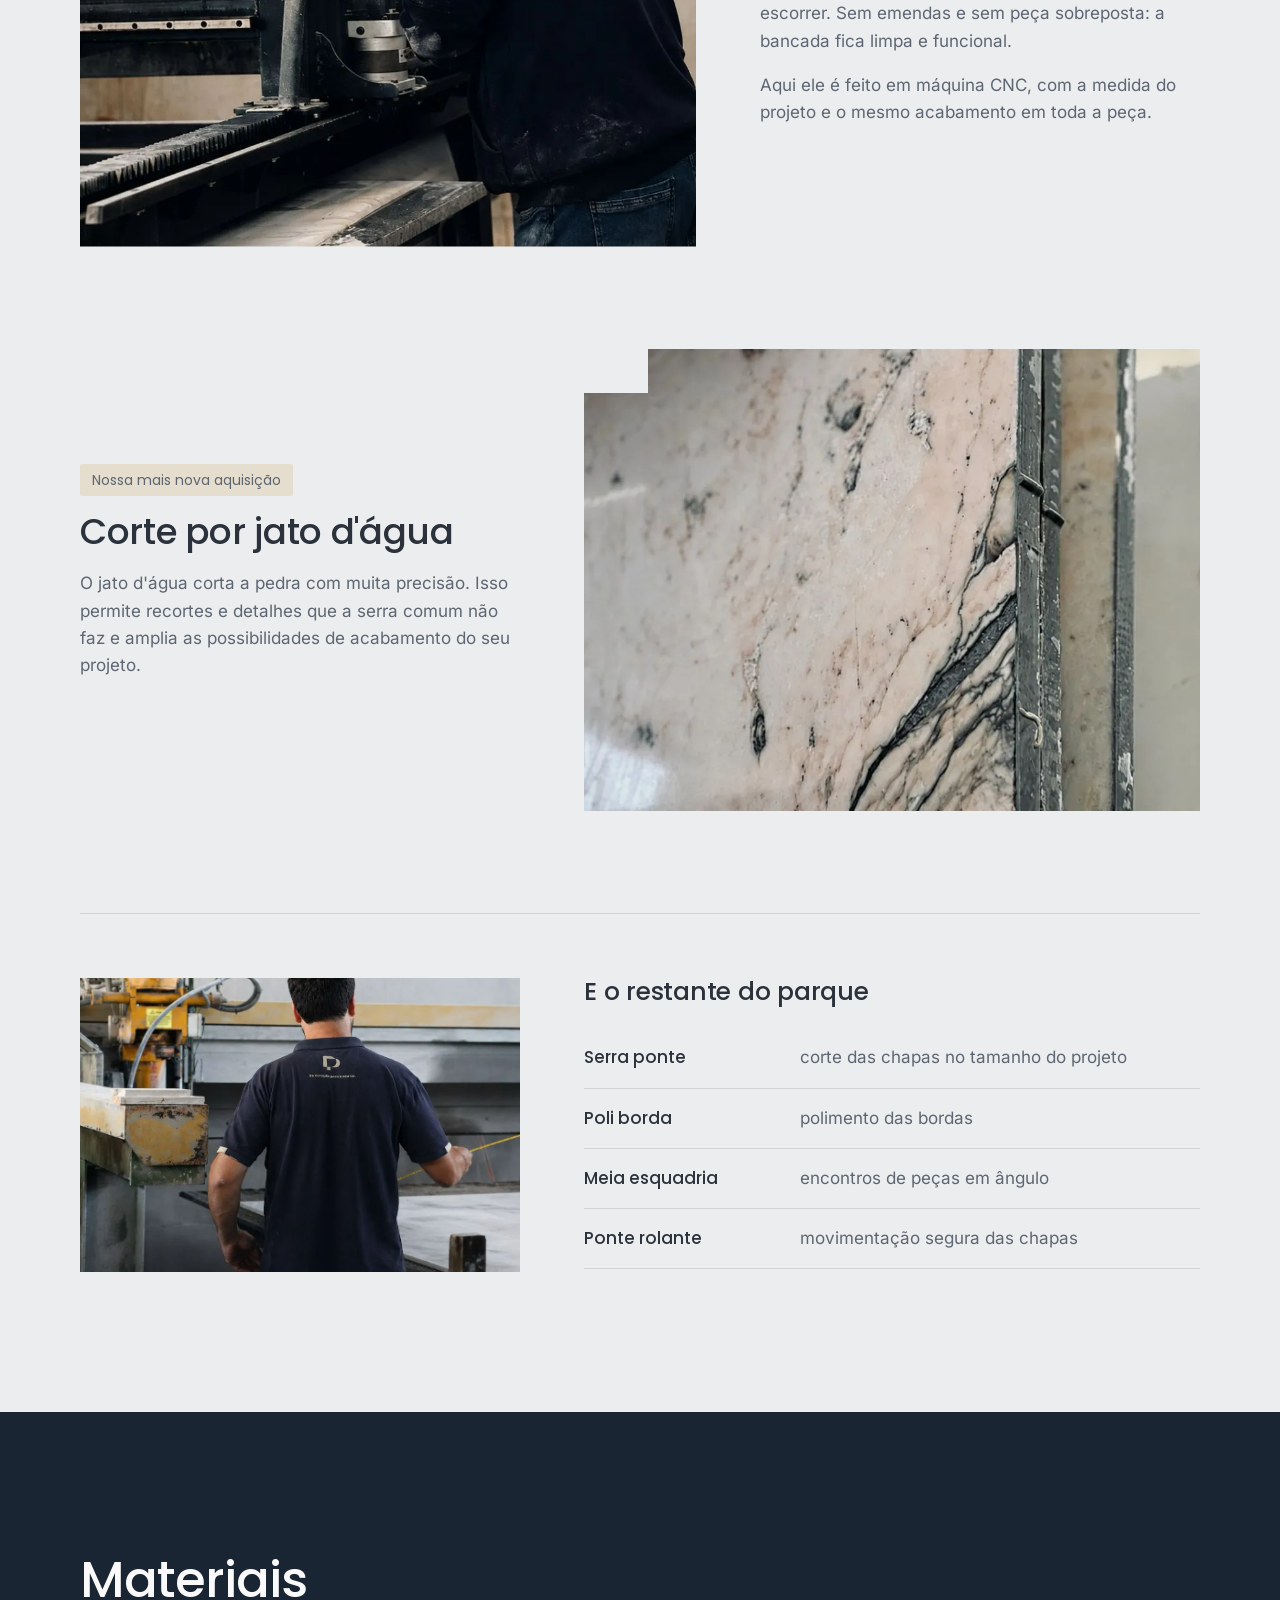
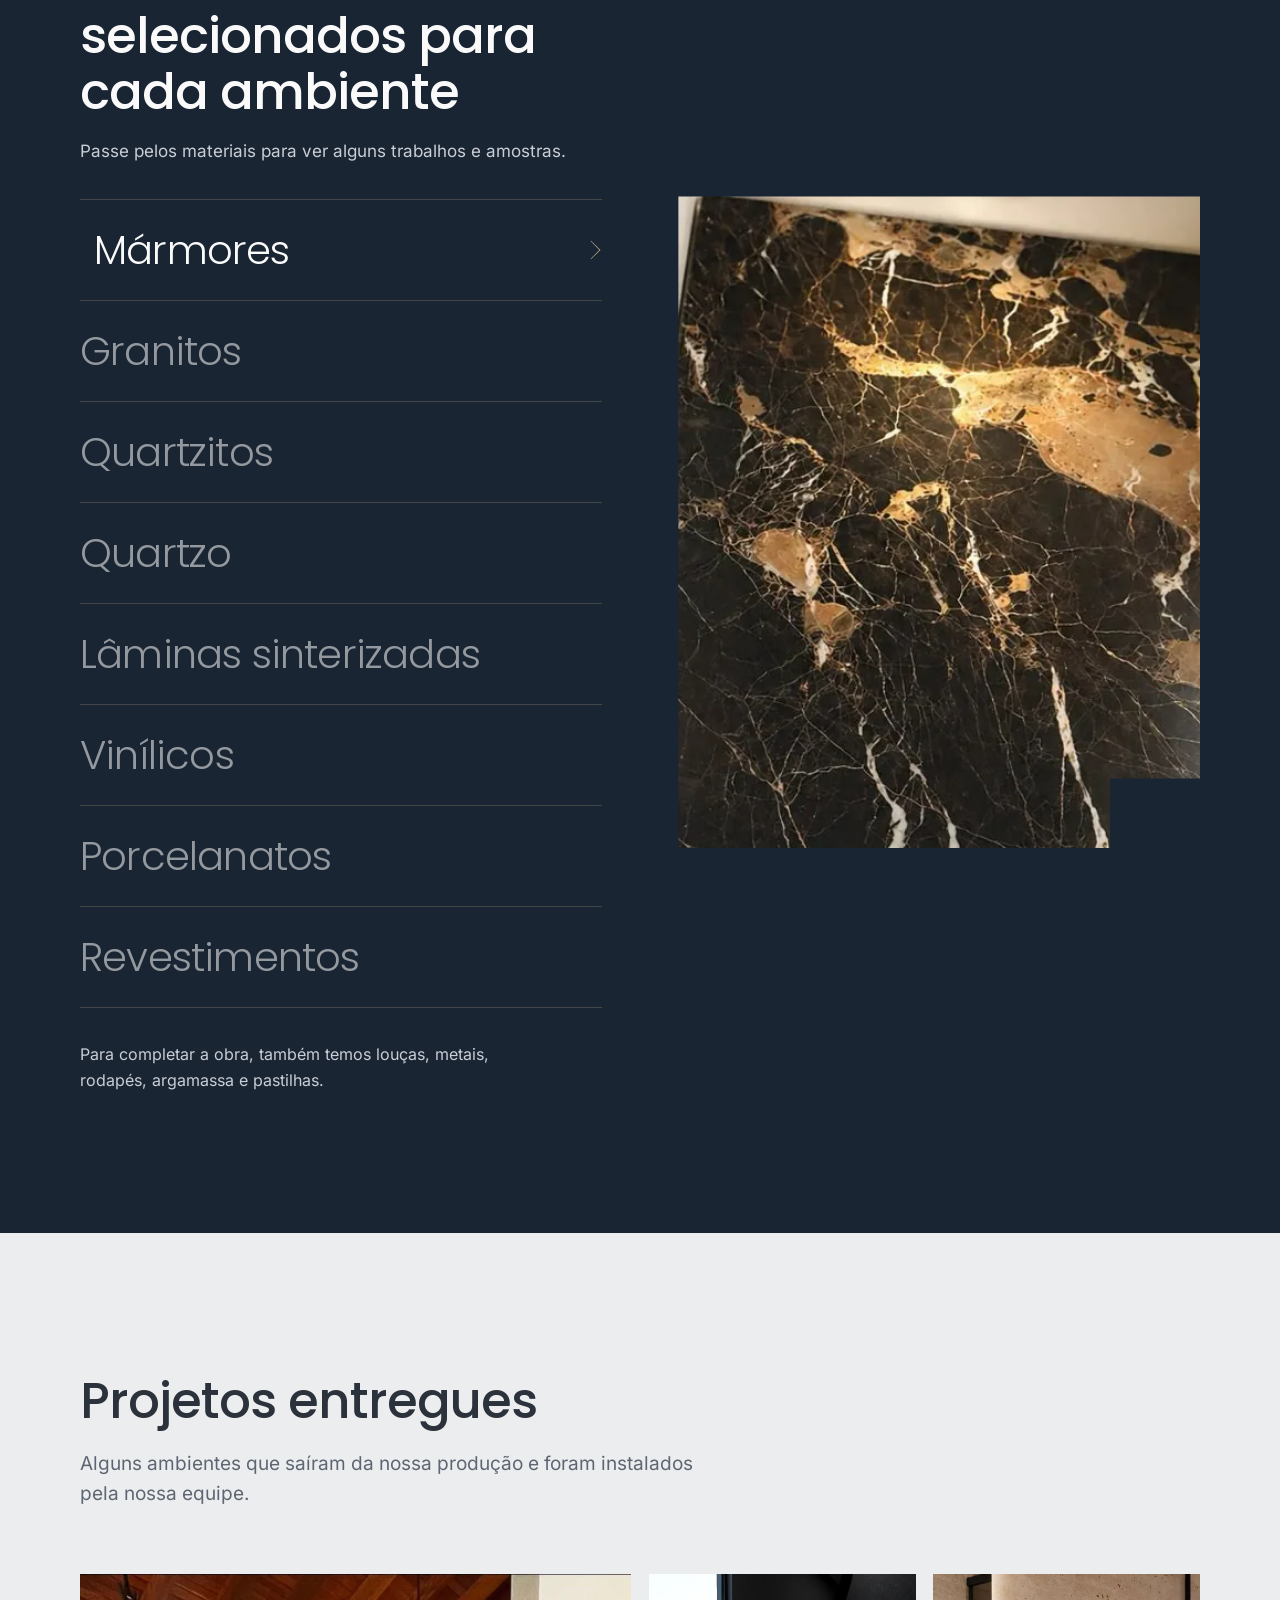
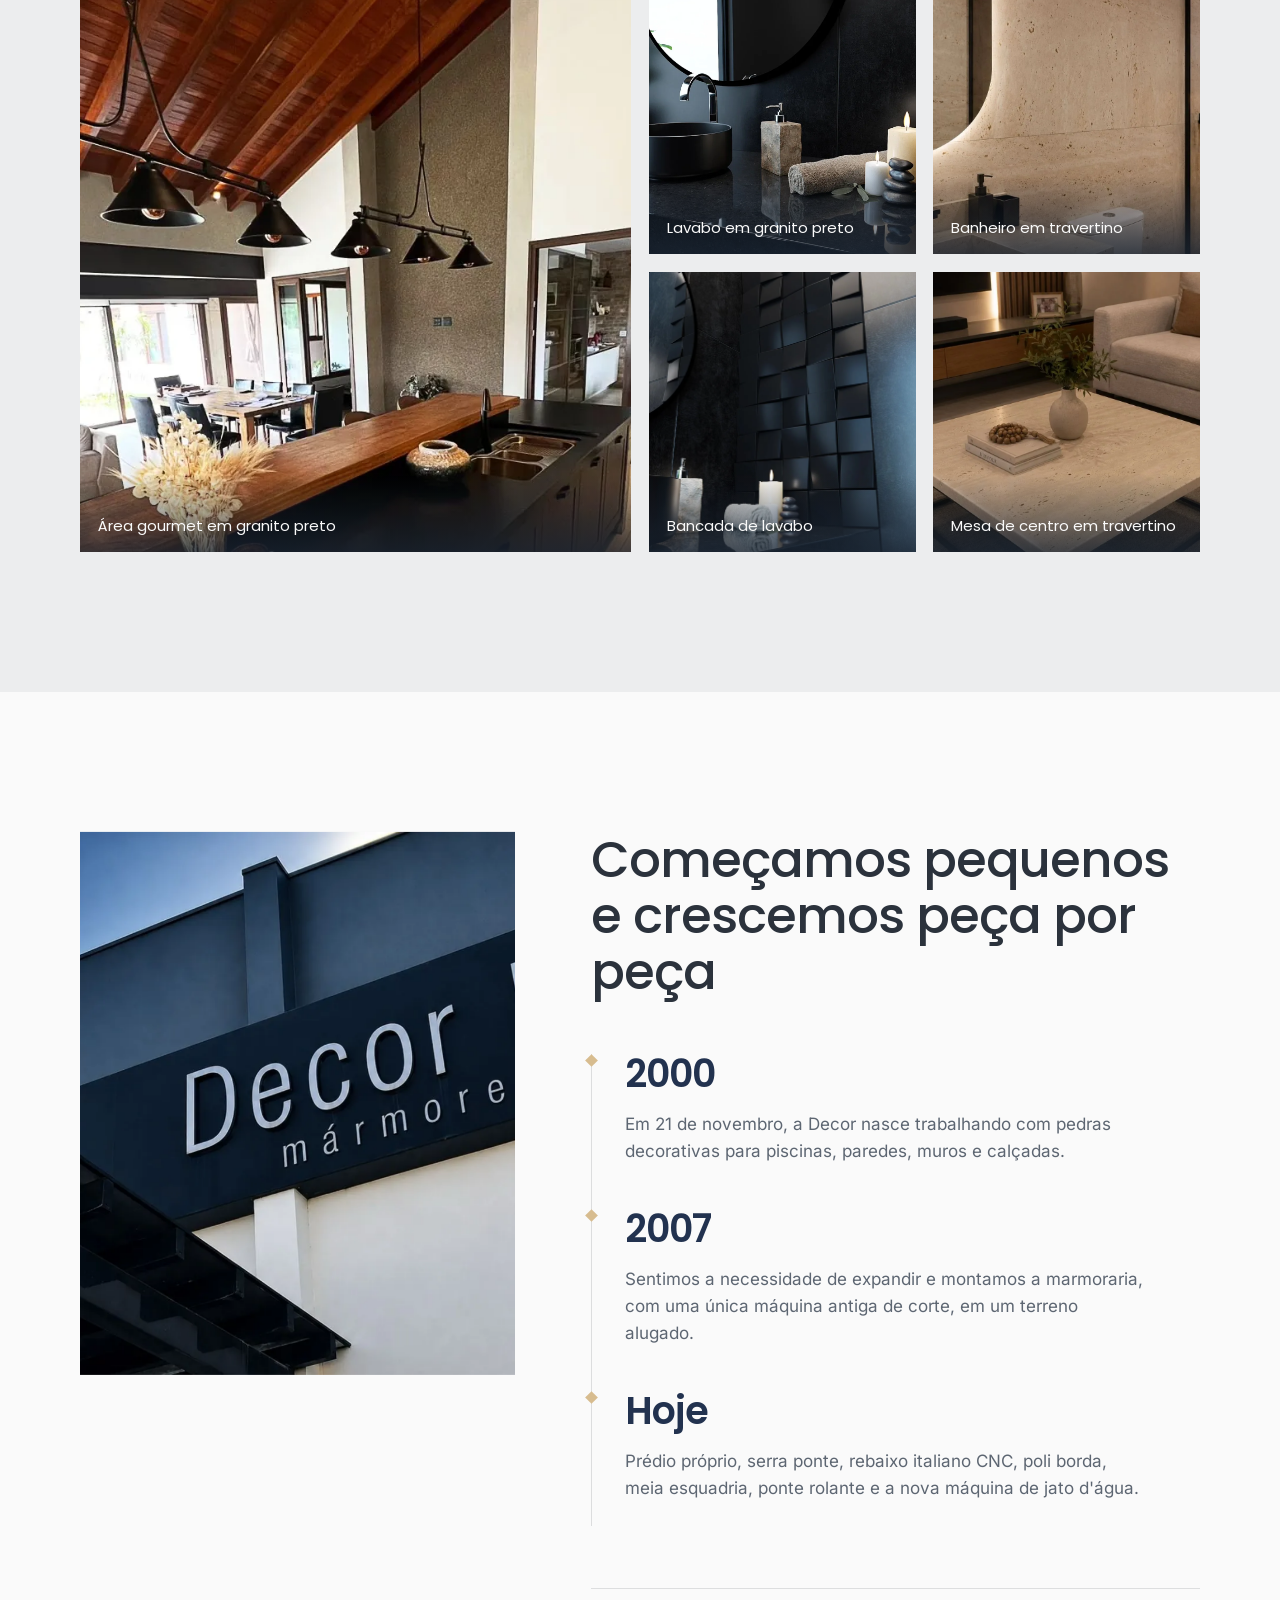
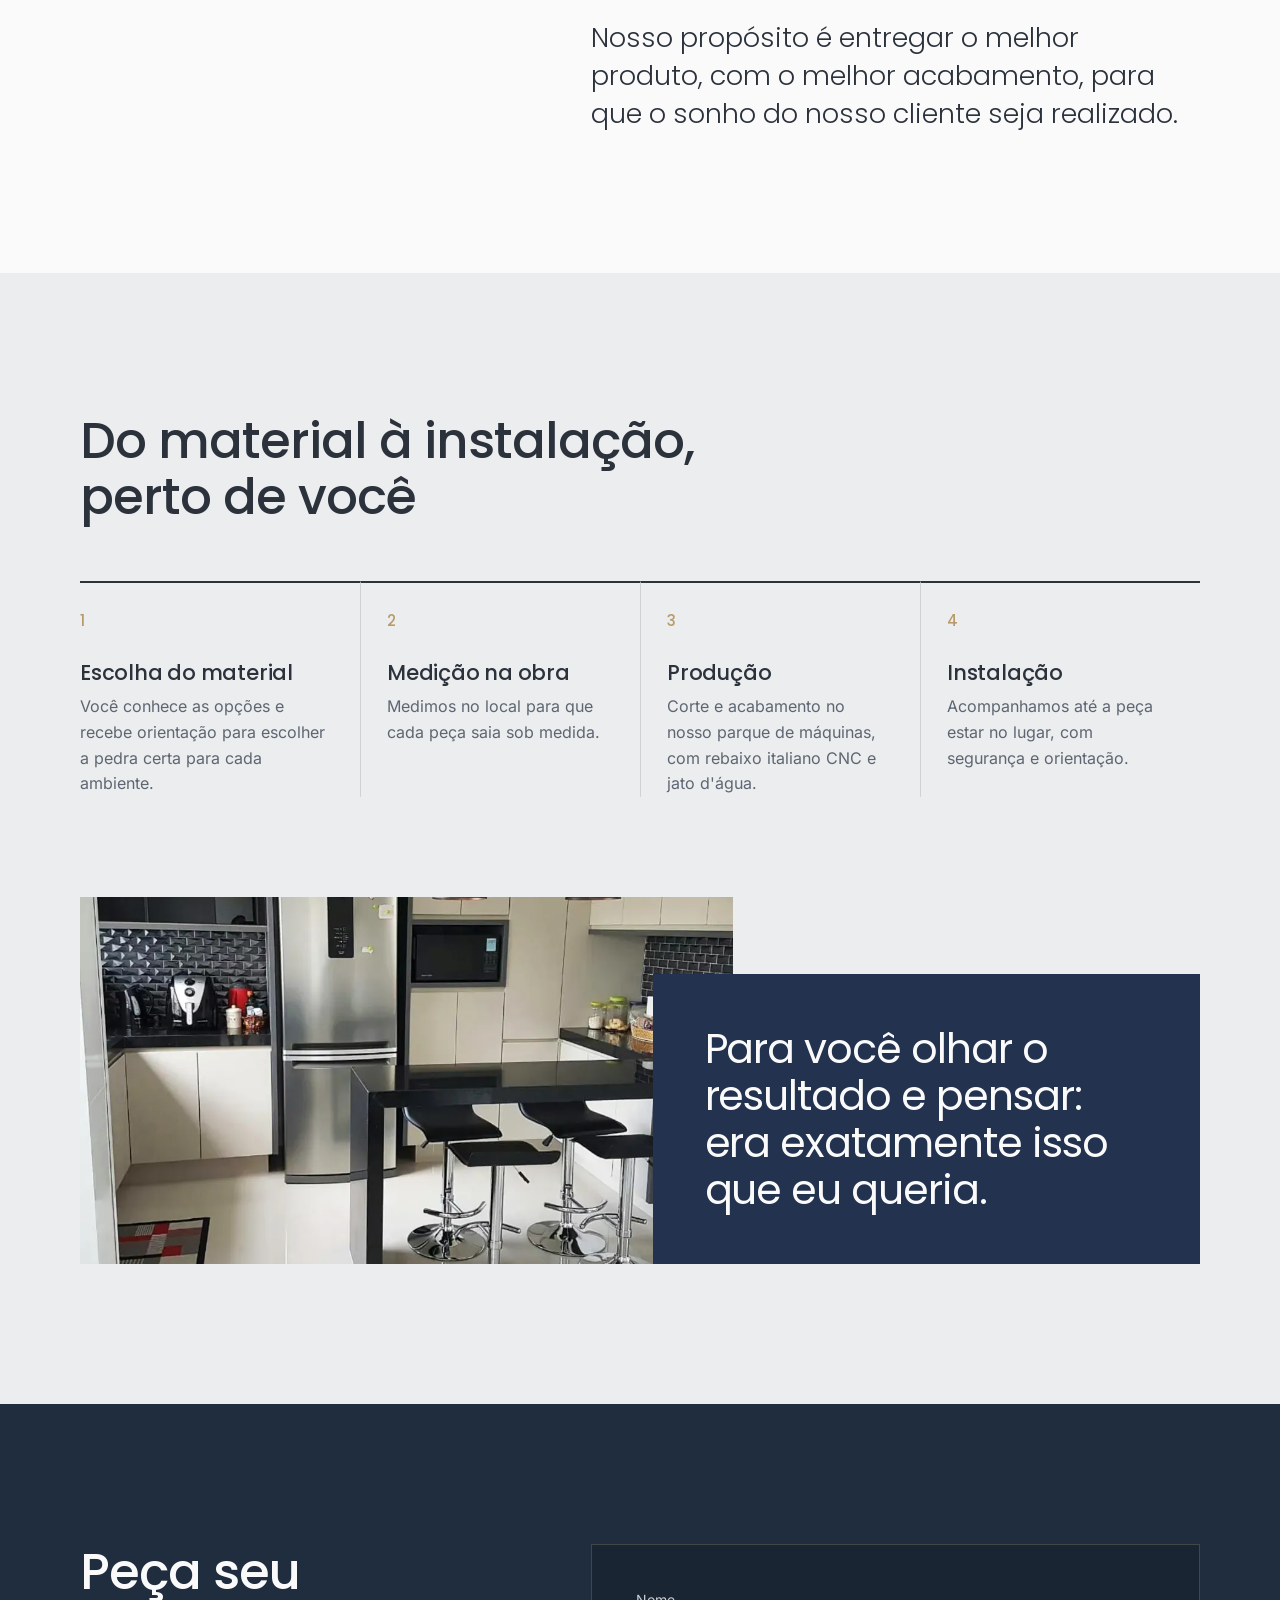
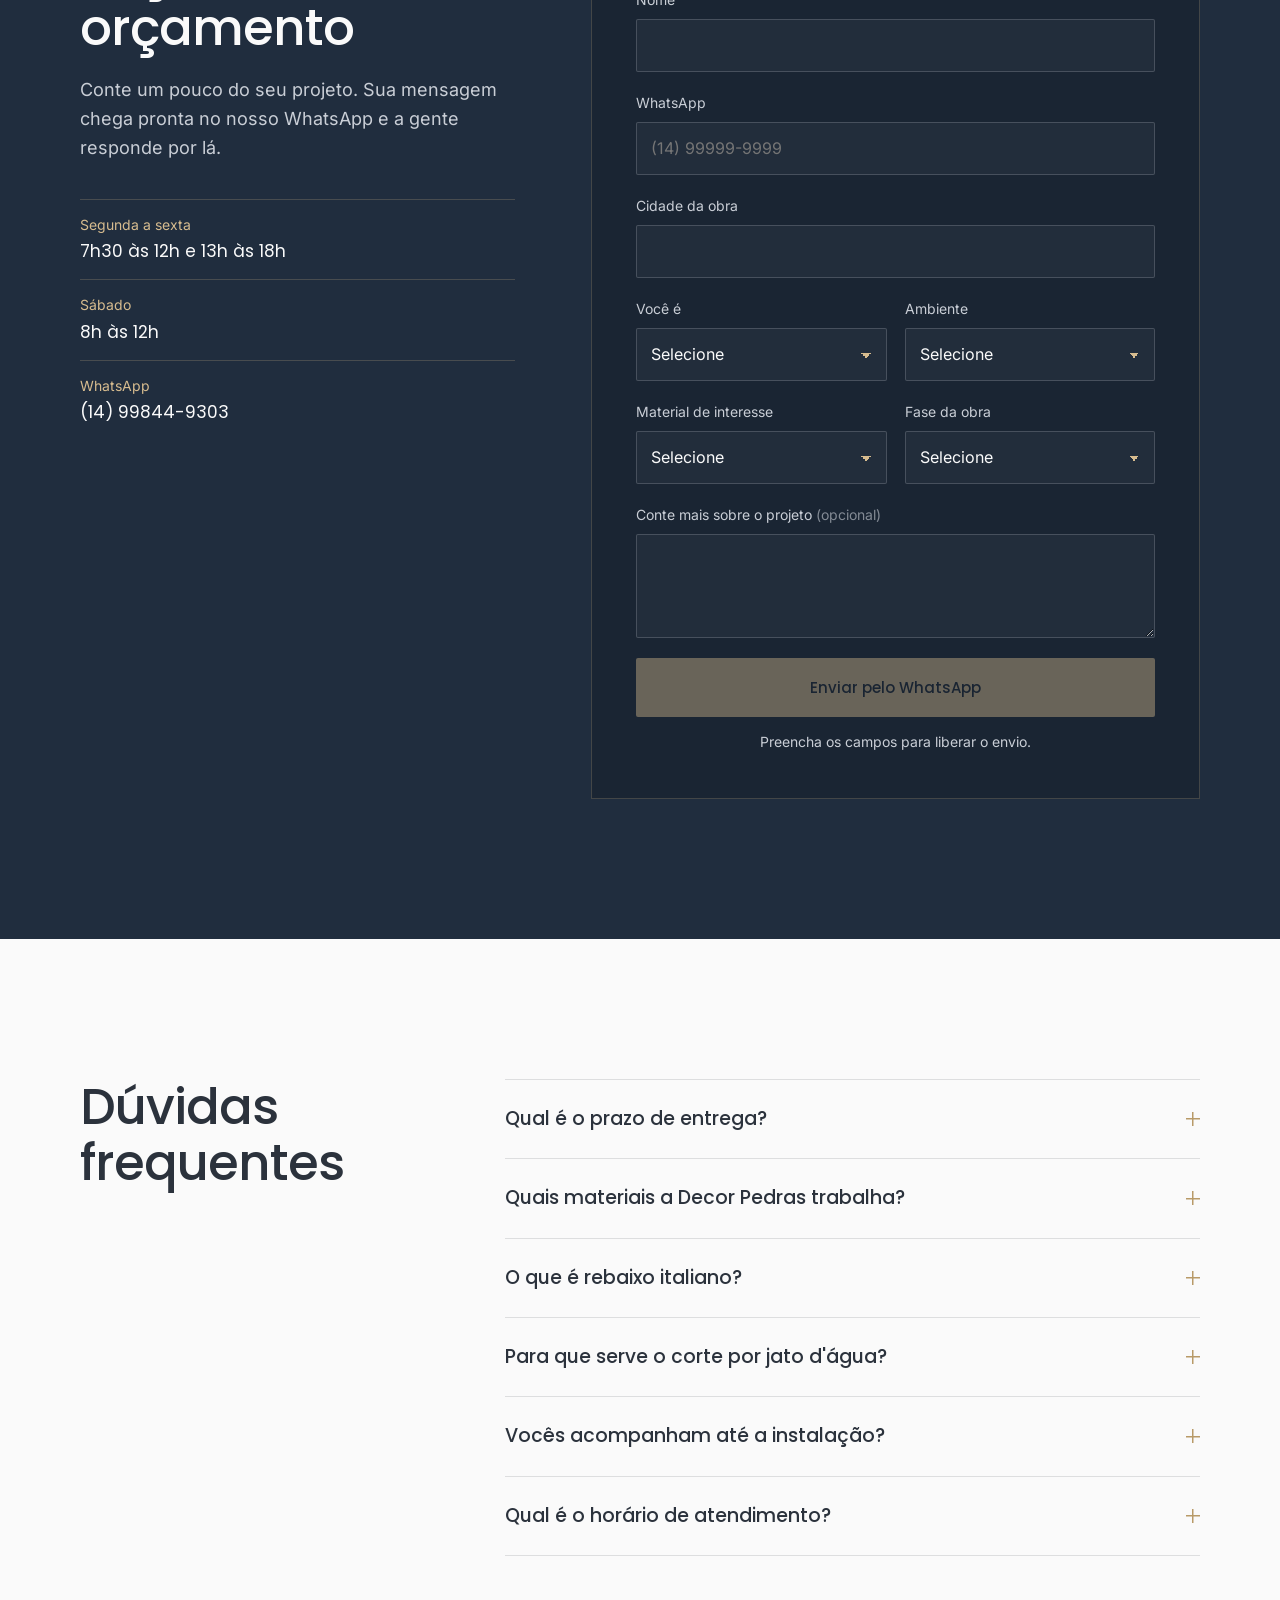
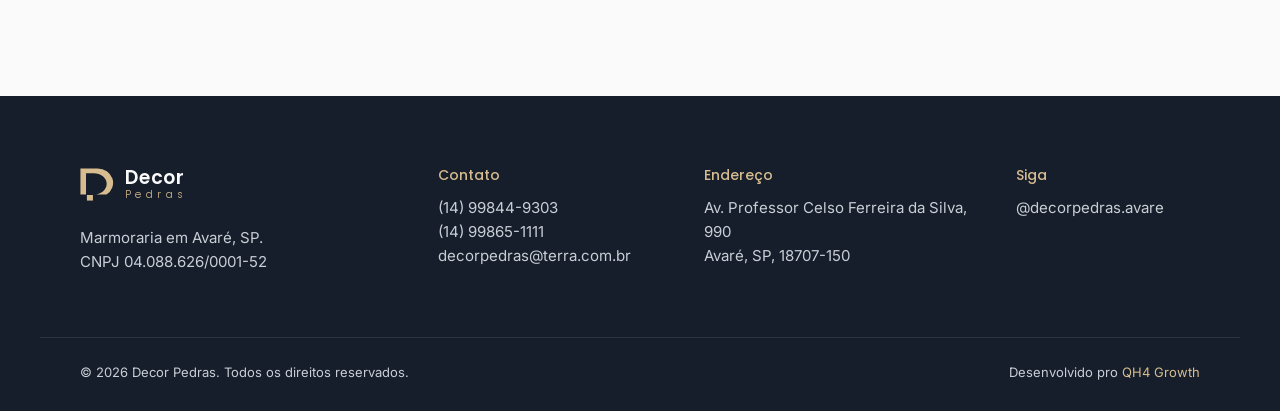
==== commit 7df8196f: "Adiciona vinílicos, porcelanatos, revestimentos e rodapés aos materiais Co-Authored-By: Claude Opus " ====
--- a/index.html
+++ b/index.html
@@ -74,7 +74,7 @@
   "@type": "FAQPage",
   "mainEntity": [
     {"@type": "Question", "name": "Qual é o prazo de entrega?", "acceptedAnswer": {"@type": "Answer", "text": "Nosso prazo médio é de 40 dias."}},
-    {"@type": "Question", "name": "Quais materiais a Decor Pedras trabalha?", "acceptedAnswer": {"@type": "Answer", "text": "Mármores, granitos, quartzitos, quartzo e lâminas sinterizadas. Também oferecemos porcelanatos, louças, metais, argamassa e pastilhas para revestimento."}},
+    {"@type": "Question", "name": "Quais materiais a Decor Pedras trabalha?", "acceptedAnswer": {"@type": "Answer", "text": "Mármores, granitos, quartzitos, quartzo e lâminas sinterizadas. Também oferecemos vinílicos, rodapés, porcelanatos, louças, metais, argamassa e pastilhas para revestimento."}},
     {"@type": "Question", "name": "O que é rebaixo italiano?", "acceptedAnswer": {"@type": "Answer", "text": "É um rebaixo esculpido na própria pedra da bancada, ao lado da cuba, com caimento para a água escorrer. Na Decor Pedras ele é feito em máquina CNC."}},
     {"@type": "Question", "name": "Para que serve o corte por jato d'água?", "acceptedAnswer": {"@type": "Answer", "text": "O jato d'água faz cortes e recortes com muita precisão, o que abre mais possibilidades de acabamento para o projeto. É a aquisição mais recente da Decor Pedras."}},
     {"@type": "Question", "name": "Vocês acompanham até a instalação?", "acceptedAnswer": {"@type": "Answer", "text": "Sim. Acompanhamos o cliente de perto, desde a escolha do material até a instalação."}},
@@ -189,8 +189,11 @@
         <li><button type="button" class="mat__item" data-img="assets/img/chapa-natural.webp" data-alt="Chapa de pedra natural com veios"><span>Quartzitos</span></button></li>
         <li><button type="button" class="mat__item" data-img="assets/img/amostra-lamina-branca.webp" data-alt="Amostra de superfície branca no mostruário"><span>Quartzo</span></button></li>
         <li><button type="button" class="mat__item" data-img="assets/img/amostra-lamina-marmorizada.webp" data-alt="Amostra de lâmina sinterizada marmorizada no mostruário"><span>Lâminas sinterizadas</span></button></li>
+        <li><button type="button" class="mat__item" data-img="assets/img/port-cozinha-gourmet.webp" data-alt="Ambiente integrado com piso de acabamento uniforme"><span>Vinílicos</span></button></li>
+        <li><button type="button" class="mat__item" data-img="assets/img/hero-cozinha-gourmet.webp" data-alt="Cozinha gourmet com acabamentos em porcelanato"><span>Porcelanatos</span></button></li>
+        <li><button type="button" class="mat__item" data-img="assets/img/port-lavabo-revestimento-3d.webp" data-alt="Lavabo com revestimento 3D na parede"><span>Revestimentos</span></button></li>
       </ul>
-      <p class="mat__extra">Para completar a obra, também temos porcelanatos, louças, metais, argamassa e pastilhas para revestimento.</p>
+      <p class="mat__extra">Para completar a obra, também temos louças, metais, rodapés, argamassa e pastilhas.</p>
     </div>
     <figure class="mat__vitrine reveal" aria-live="polite">
       <img id="matImg" src="assets/img/marmore-iluminado.webp" alt="Mármore escuro com veios dourados iluminado" width="1080" height="590" loading="lazy">
@@ -342,7 +345,7 @@
       </details>
       <details>
         <summary>Quais materiais a Decor Pedras trabalha?</summary>
-        <p>Mármores, granitos, quartzitos, quartzo e lâminas sinterizadas. Também oferecemos porcelanatos, louças, metais, argamassa e pastilhas para revestimento.</p>
+        <p>Mármores, granitos, quartzitos, quartzo e lâminas sinterizadas. Também oferecemos vinílicos, rodapés, porcelanatos, louças, metais, argamassa e pastilhas para revestimento.</p>
       </details>
       <details>
         <summary>O que é rebaixo italiano?</summary>
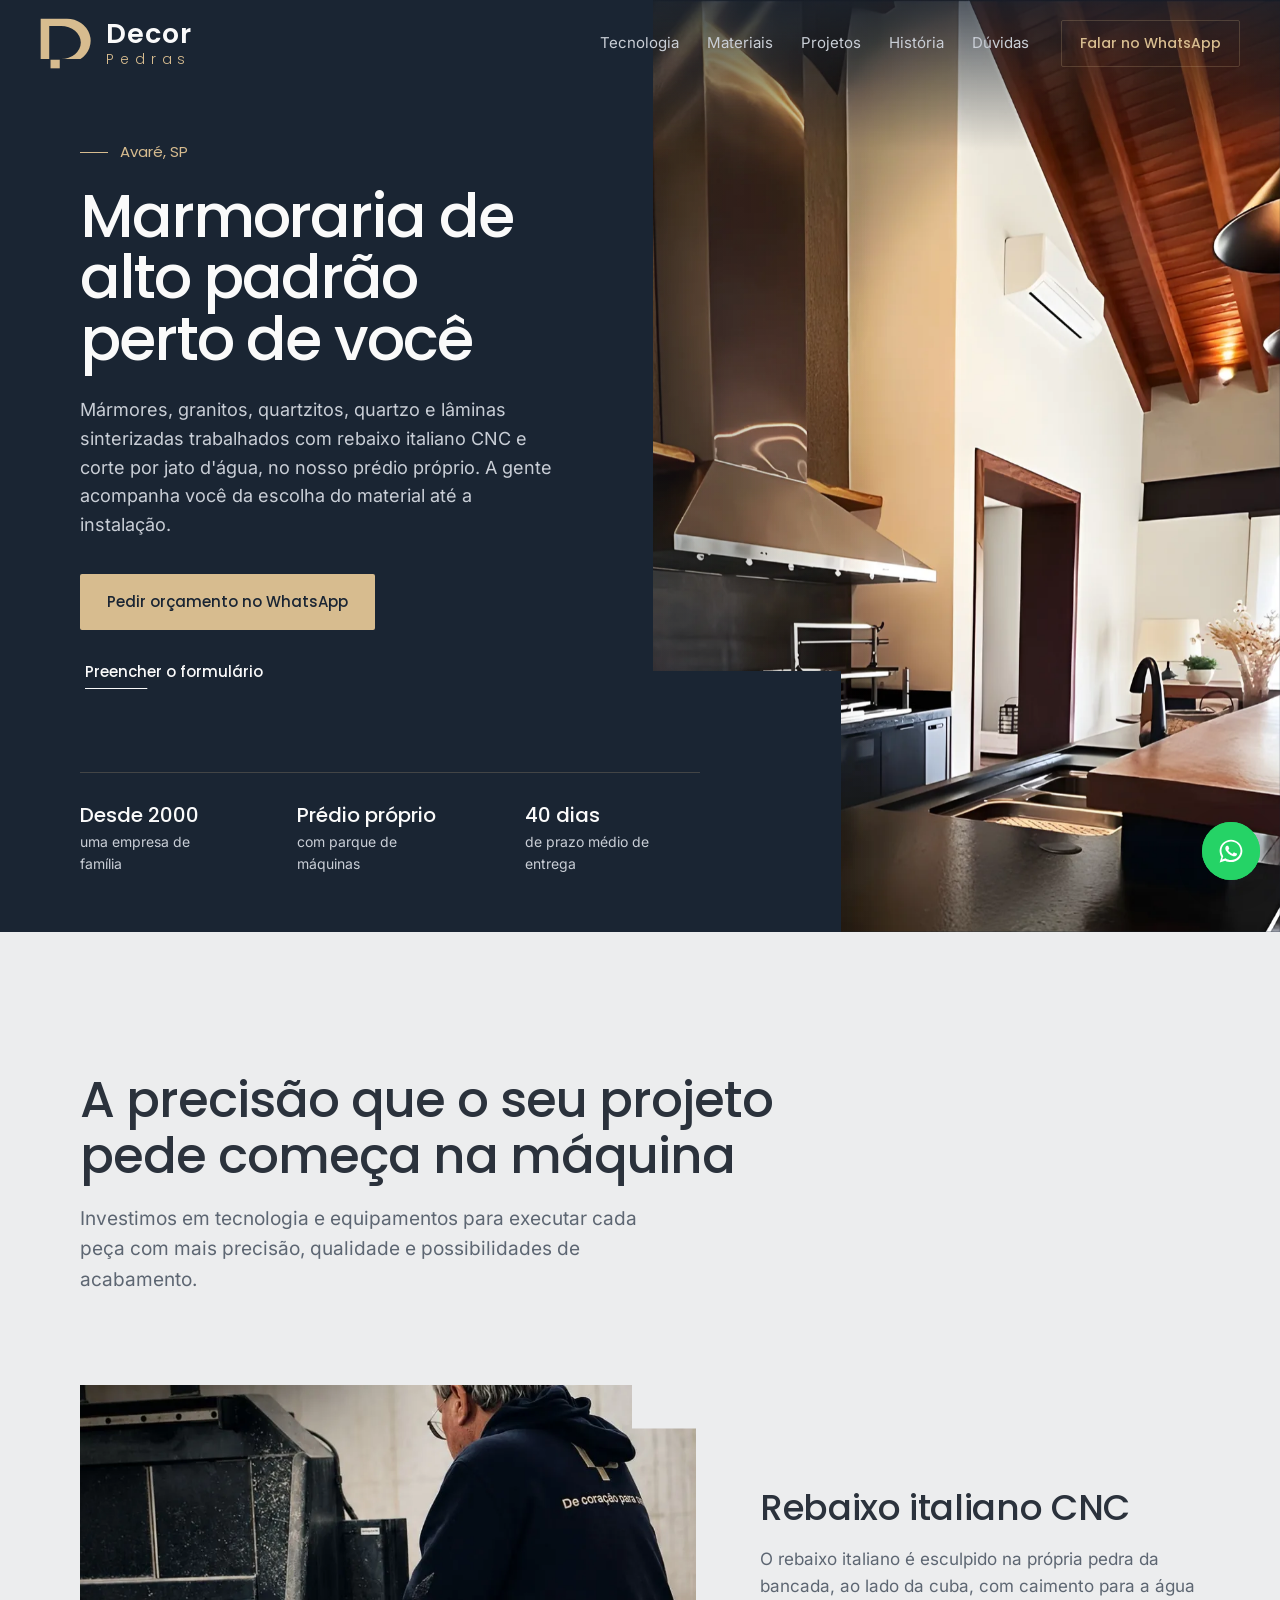
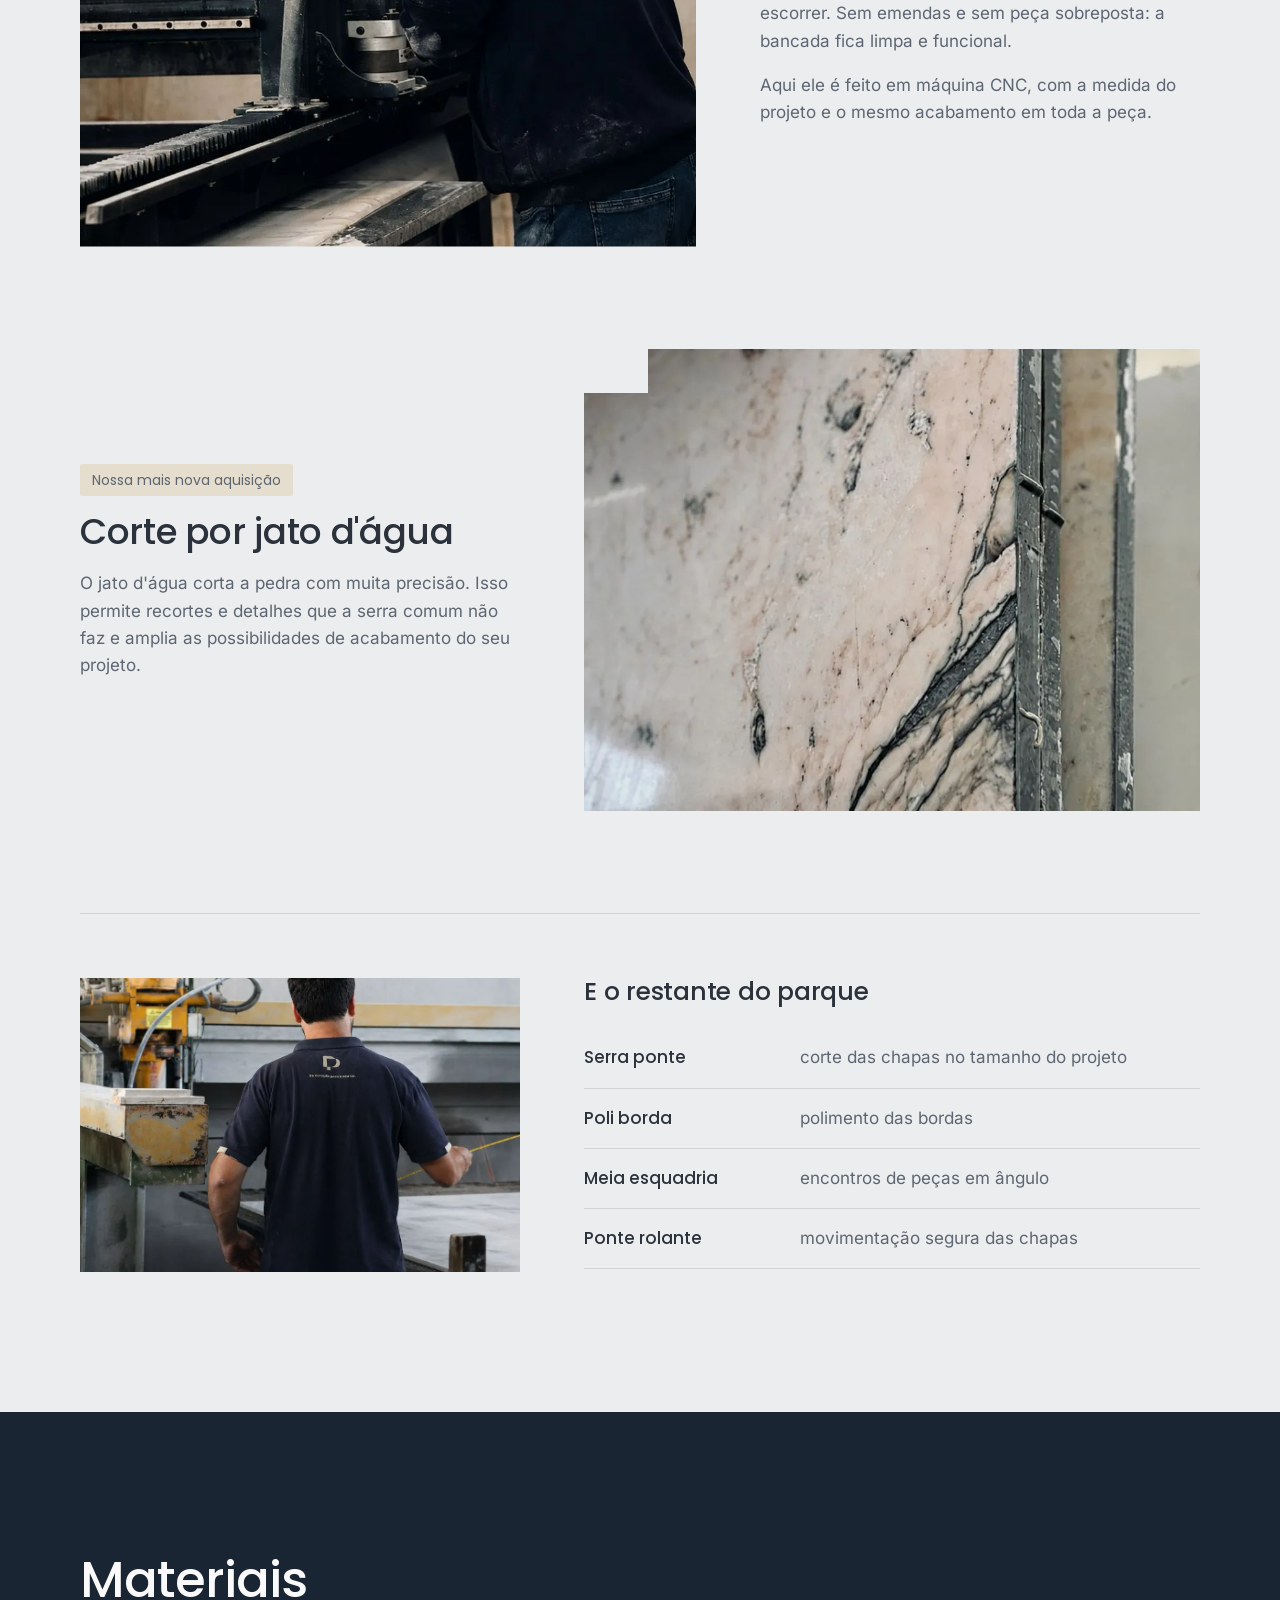
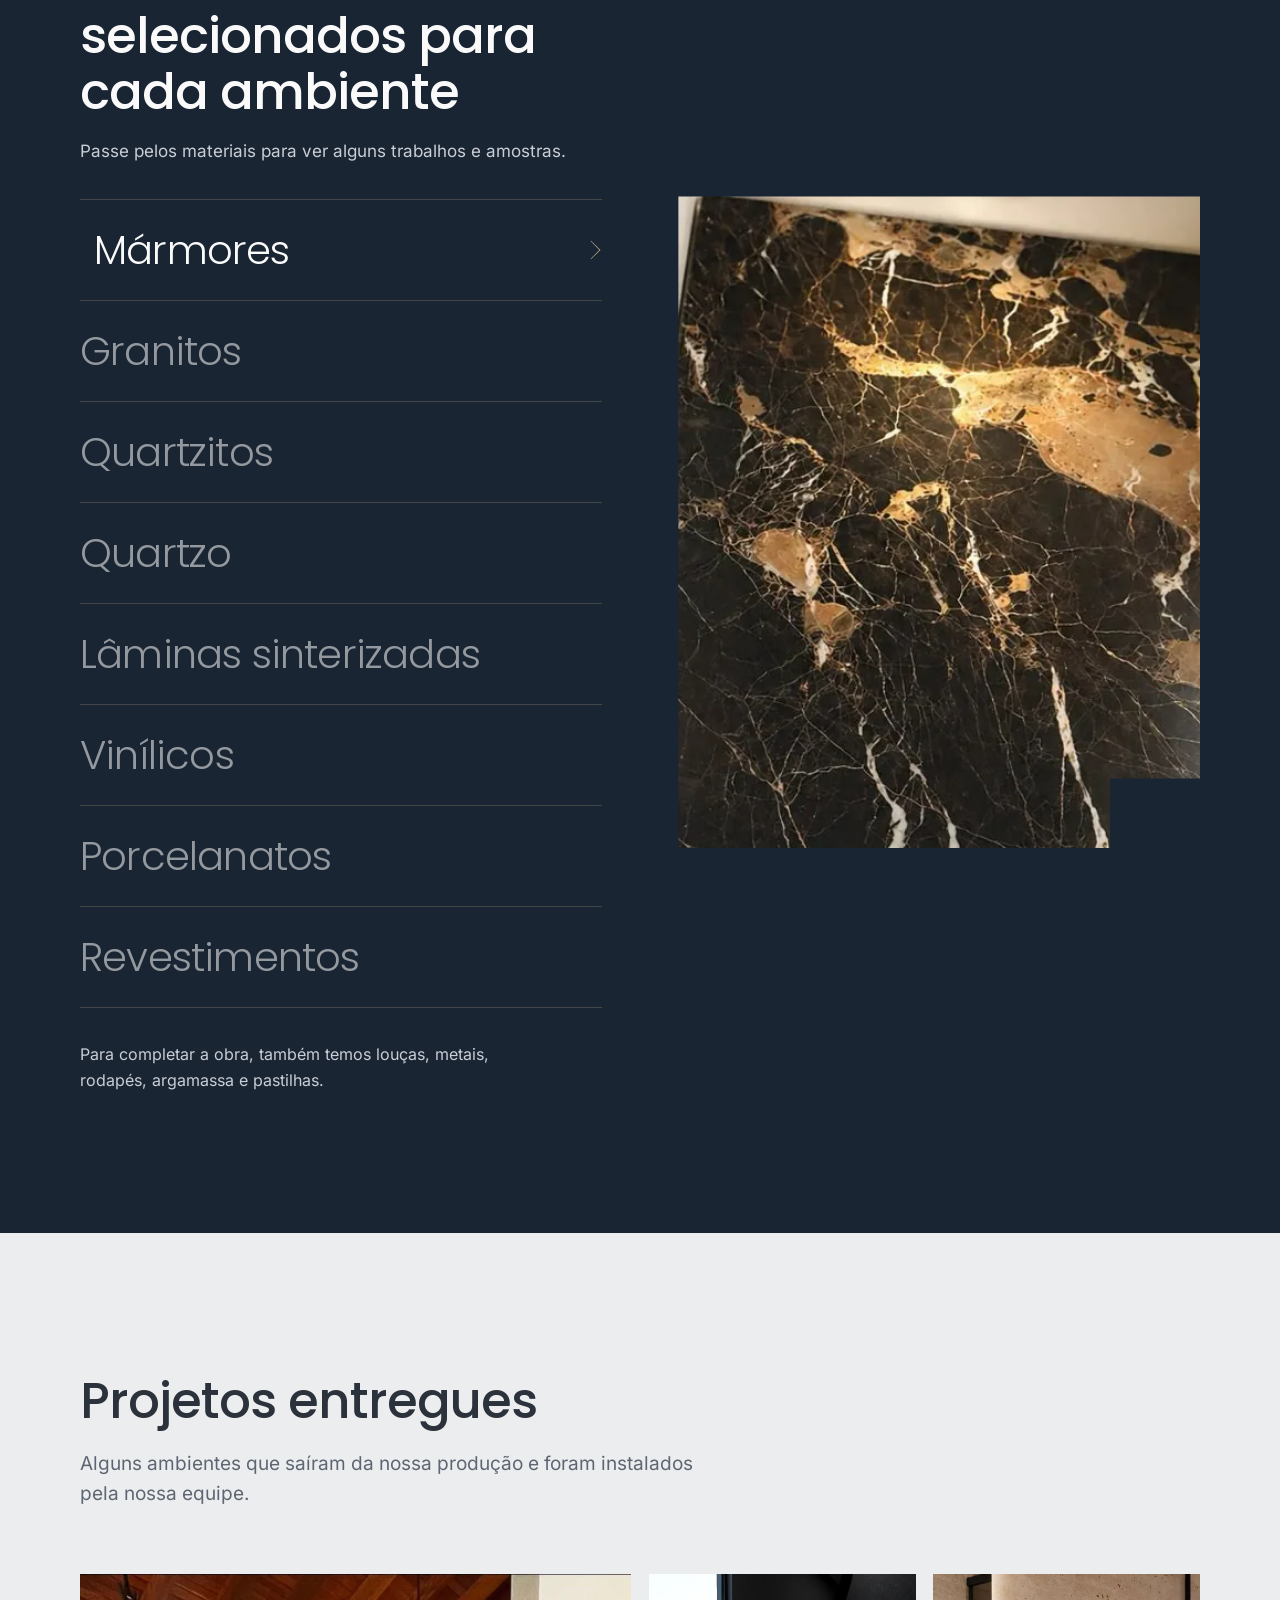
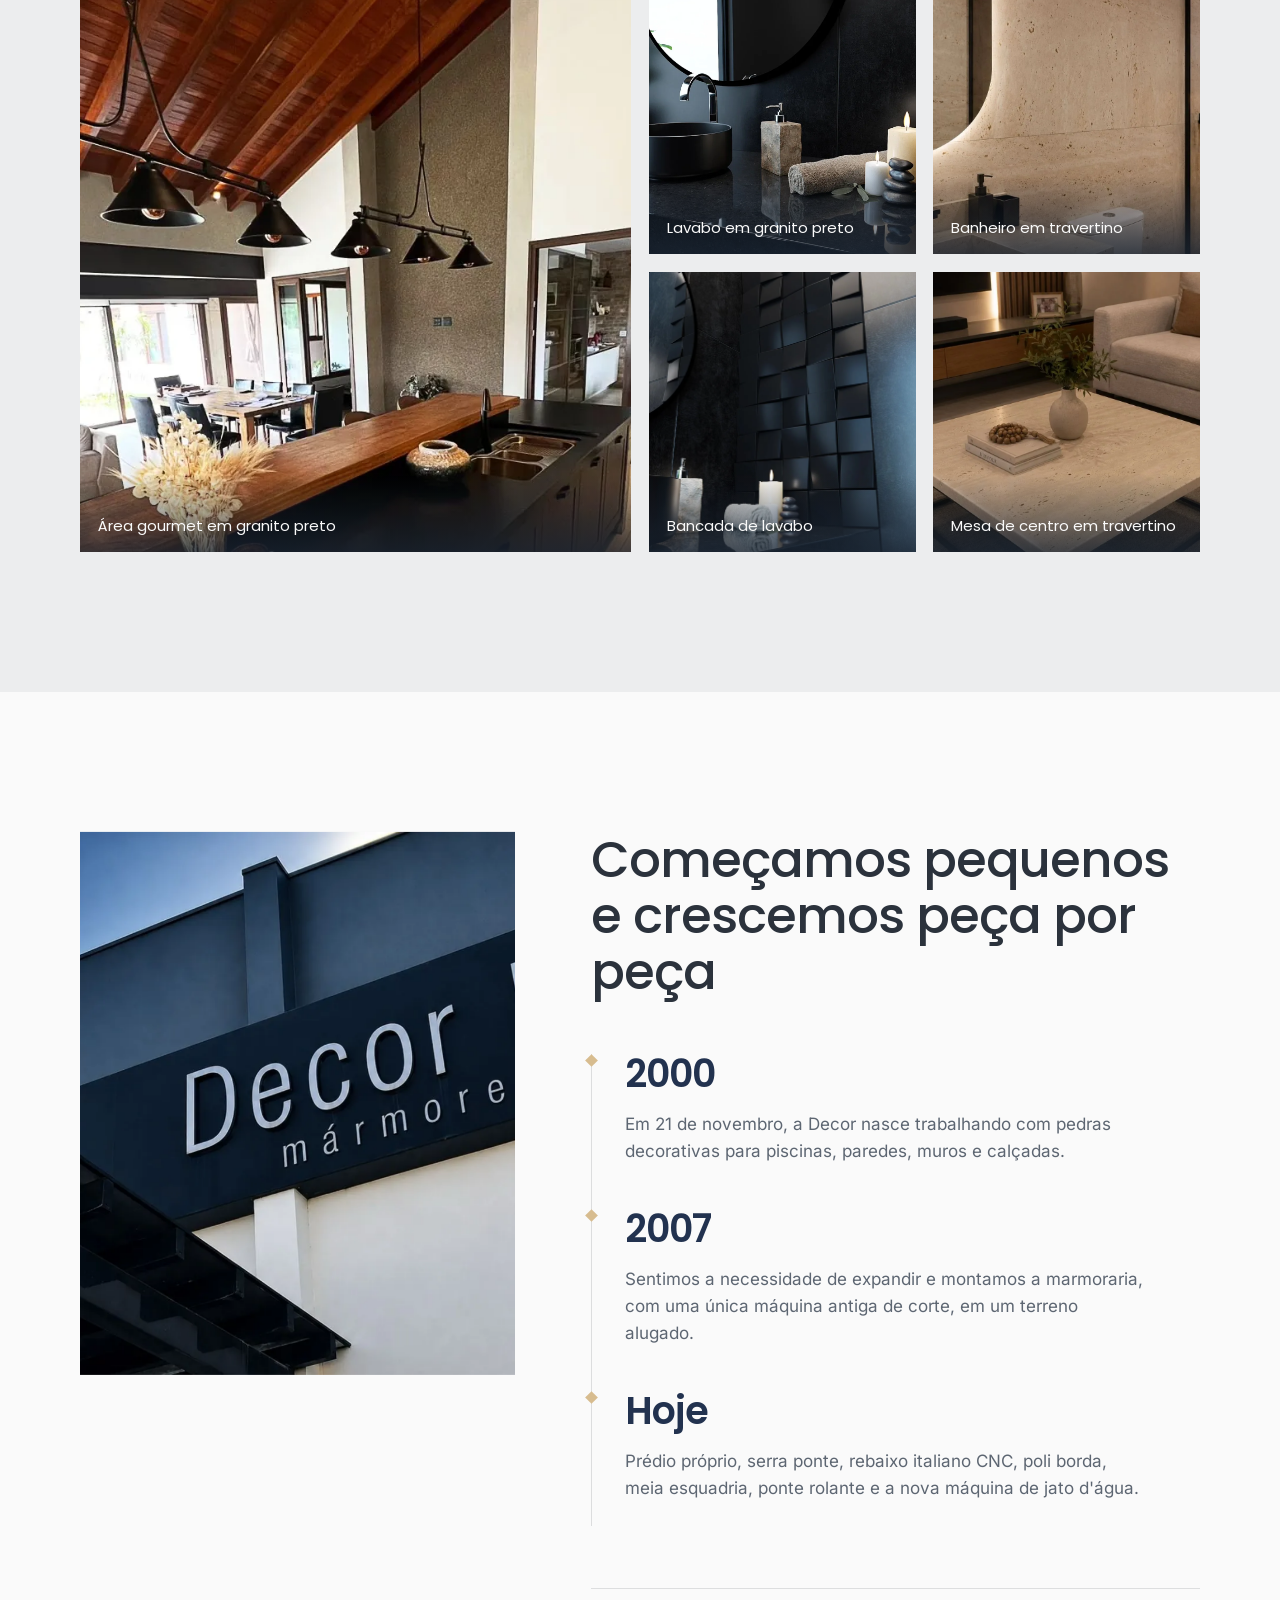
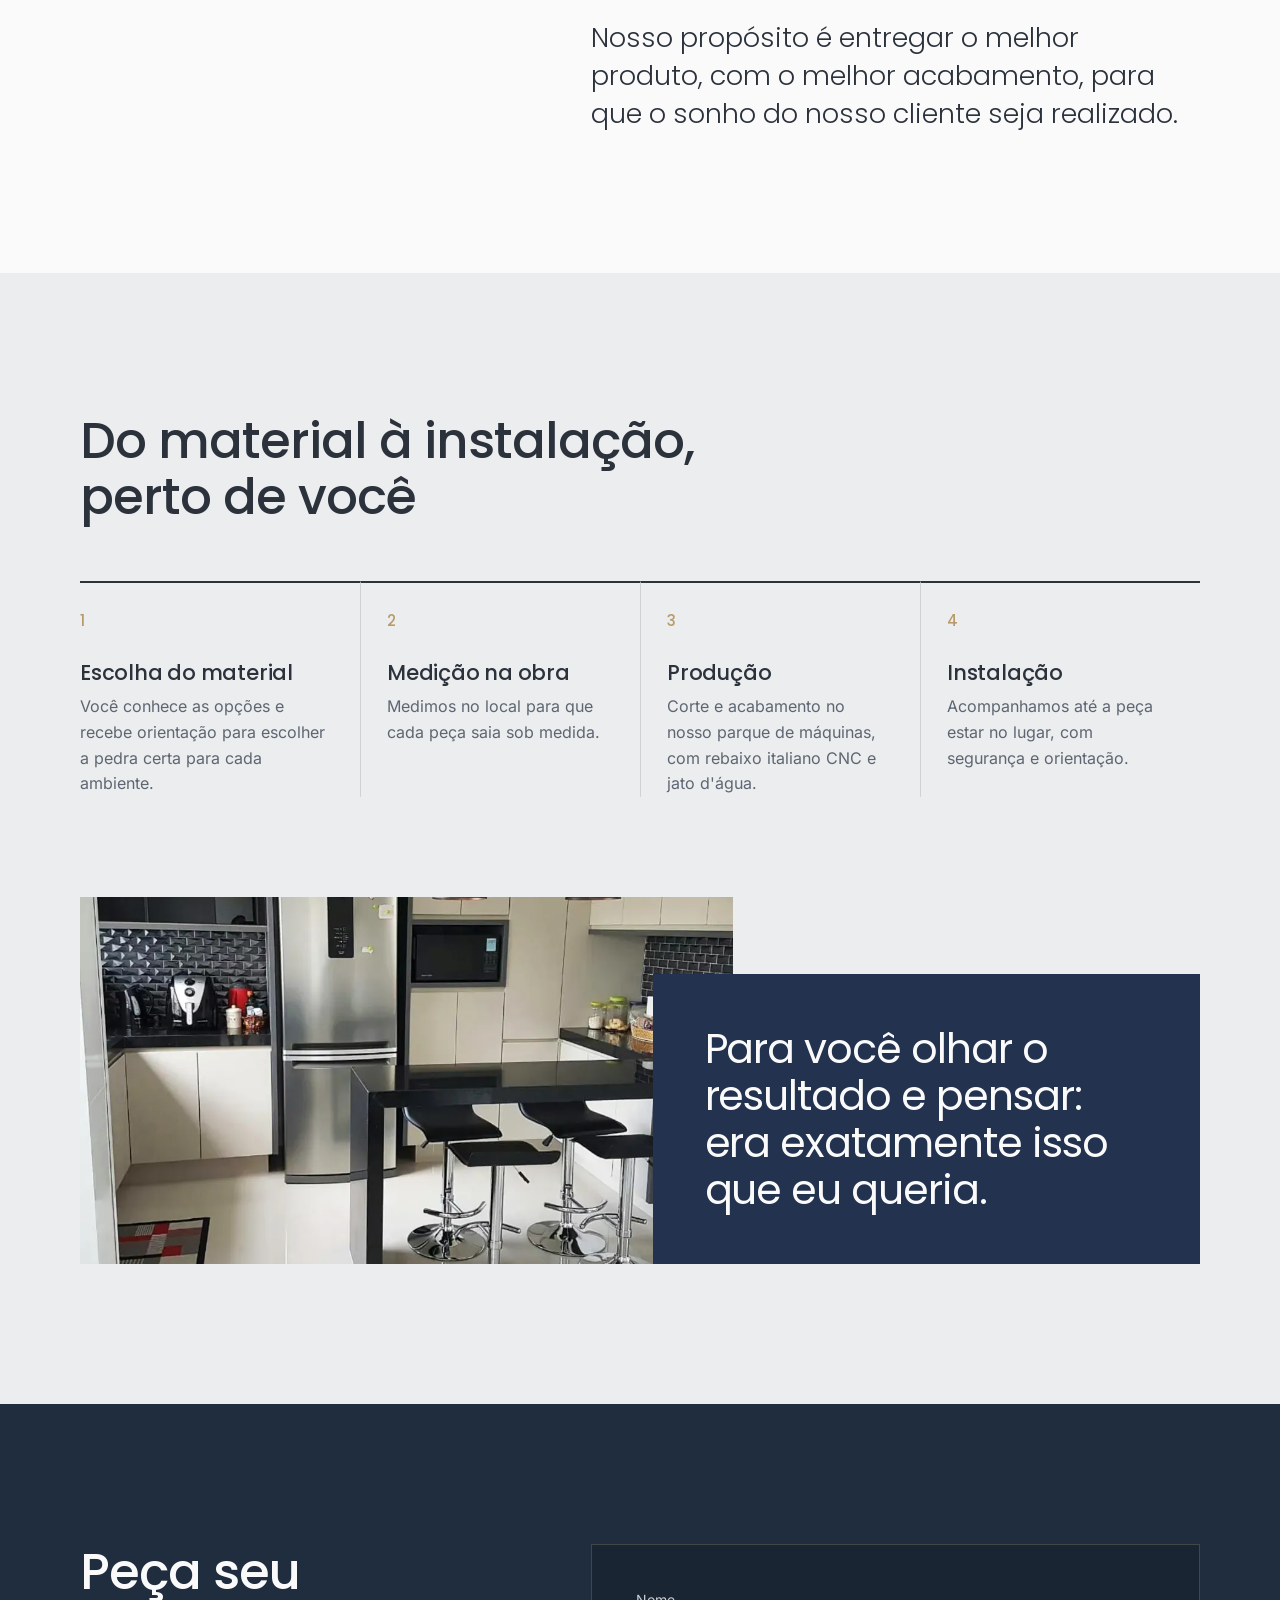
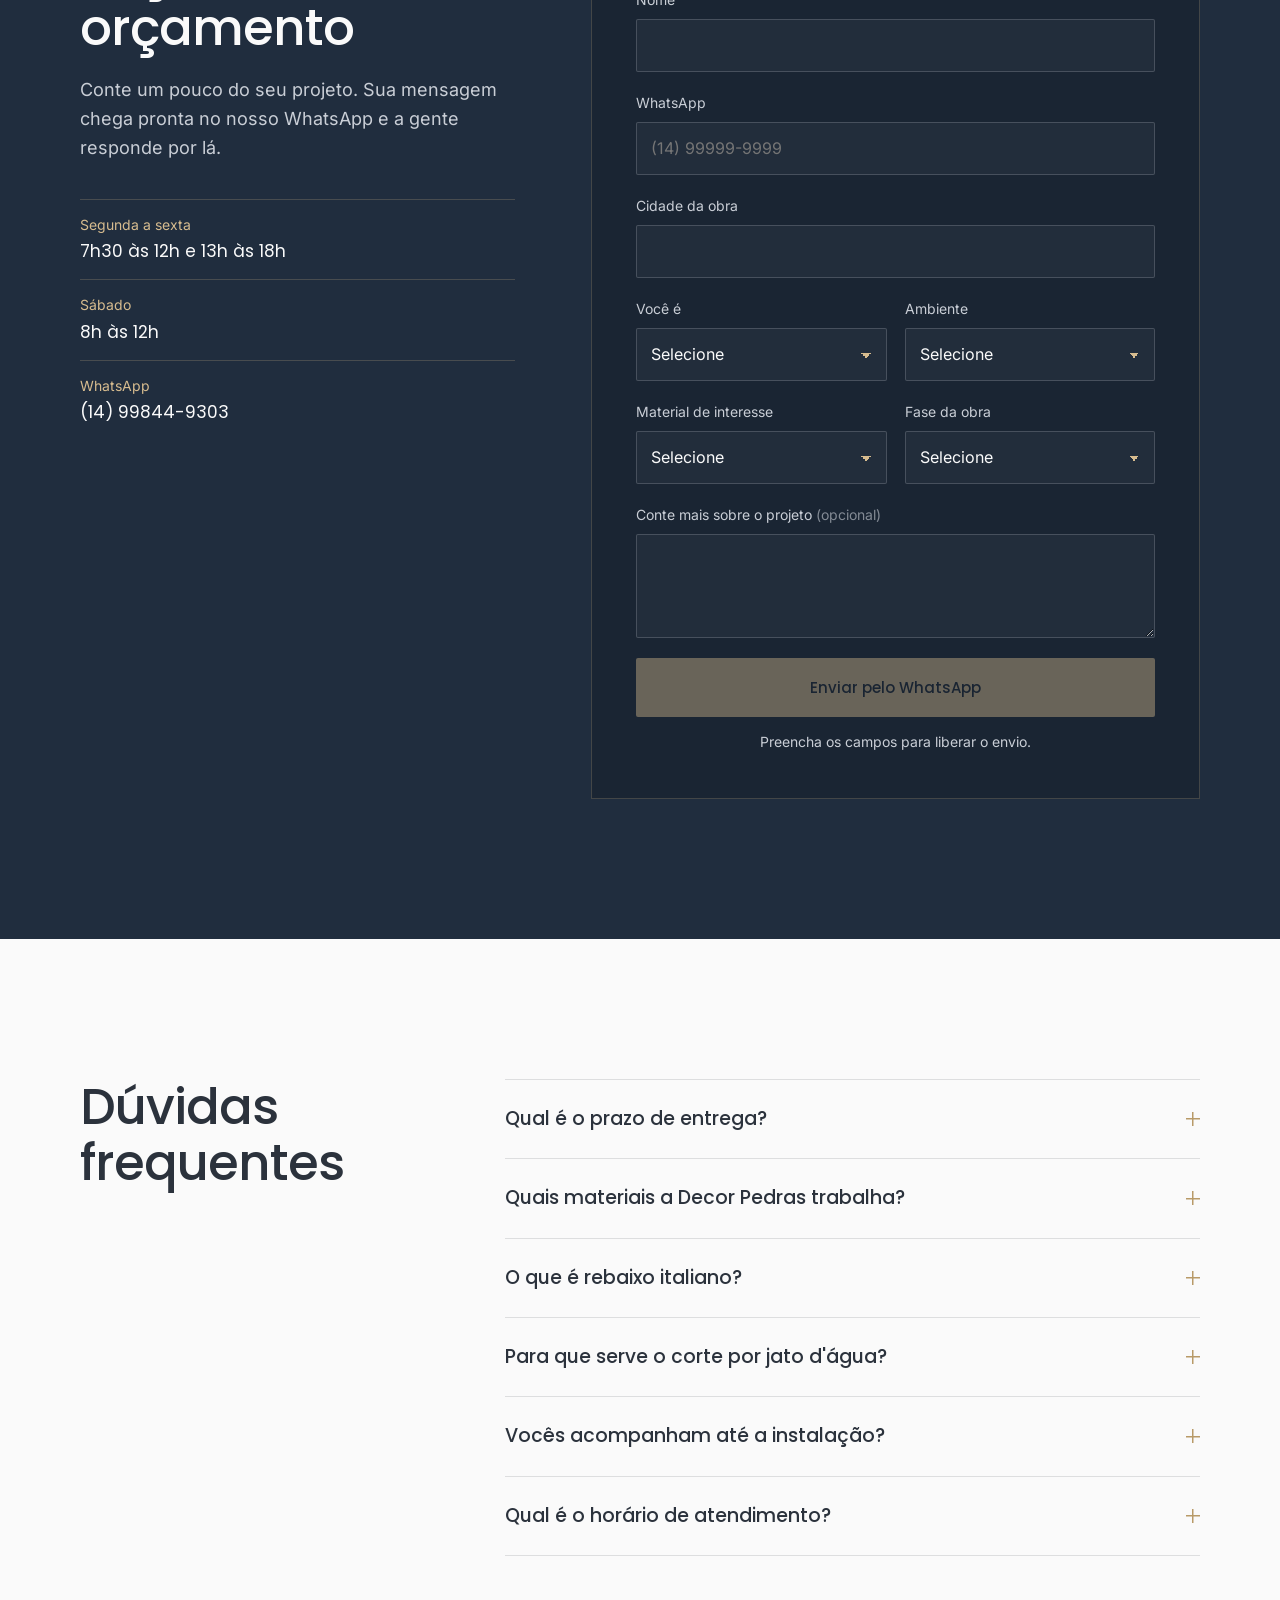
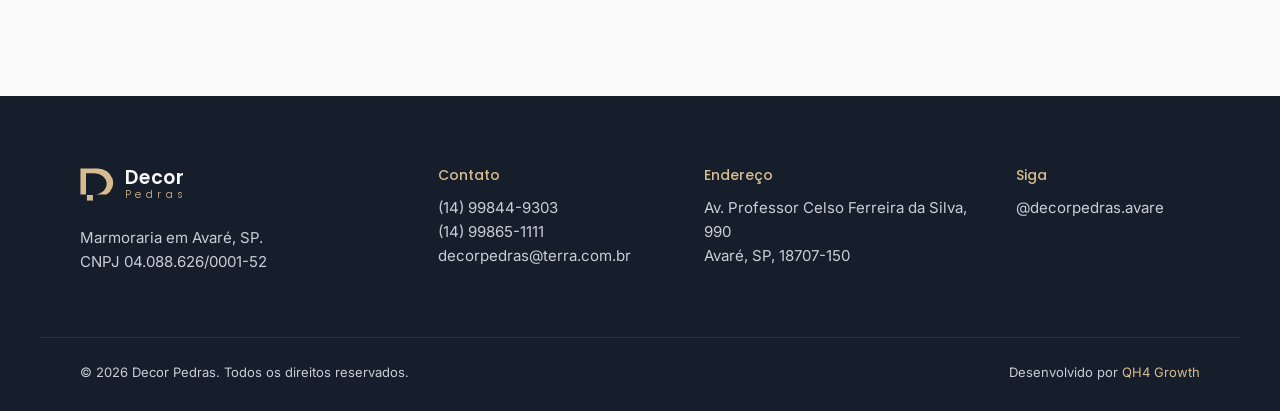
==== commit 2ce5123f: "fix: corrige rodape para "Desenvolvido por QH4 Growth" com link do Instagram Co-Authored-By: Claude " ====
--- a/index.html
+++ b/index.html
@@ -34,7 +34,7 @@
 <link rel="stylesheet" href="assets/css/style.css">
 
 <!-- Google Tag Manager (trocar GTM-XXXXXXX pelo ID do cliente) -->
-<script>(function(w,d,s,l,i){if(i.indexOf('XXXX')>-1)return;w[l]=w[l]||[];w[l].push({'gtm.start':new Date().getTime(),event:'gtm.js'});var f=d.getElementsByTagName(s)[0],j=d.createElement(s),dl=l!='dataLayer'?'&l='+l:'';j.async=true;j.src='https://www.googletagmanager.com/gtm.js?id='+i+dl;f.parentNode.insertBefore(j,f);})(window,document,'script','dataLayer','GTM-XXXXXXX');</script>
+<script>(function(w,d,s,l,i){if(i.indexOf('XXXX')>-1)return;w[l]=w[l]||[];w[l].push({'gtm.start':new Date().getTime(),event:'gtm.js'});var f=d.getElementsByTagName(s)[0],j=d.createElement(s),dl=l!='dataLayer'?'&l='+l:'';j.async=true;j.src='https://www.googletagmanager.com/gtm.js?id='+i+dl;f.parentNode.insertBefore(j,f);})(window,document,'script','dataLayer','GTM-W95RS8CR');</script>
 
 <script type="application/ld+json">
 {
@@ -84,7 +84,7 @@
 </script>
 </head>
 <body>
-<noscript><iframe src="https://www.googletagmanager.com/ns.html?id=GTM-XXXXXXX" height="0" width="0" style="display:none;visibility:hidden"></iframe></noscript>
+<noscript><iframe src="https://www.googletagmanager.com/ns.html?id=GTM-W95RS8CR" height="0" width="0" style="display:none;visibility:hidden"></iframe></noscript>
 
 <a class="skip" href="#conteudo">Pular para o conteúdo</a>
 
@@ -395,7 +395,7 @@
   </div>
   <div class="cont rod__base">
     <p>© <span id="ano">2026</span> Decor Pedras. Todos os direitos reservados.</p>
-    <p>Desenvolvido pro <a href="https://www.instagram.com/qh4growth/" target="_blank" rel="noopener">QH4 Growth</a></p>
+    <p>Desenvolvido por <a href="https://www.instagram.com/qh4growth/" target="_blank" rel="noopener">QH4 Growth</a></p>
   </div>
 </footer>
 
@@ -404,5 +404,6 @@
 </a>
 
 <script src="assets/js/main.js" defer></script>
+<script src="https://app-validacao-lp-sapp-validacao-lp.vercel.app/api/t" data-lp="lp-m-decor-pedras" defer></script>
 </body>
 </html>
